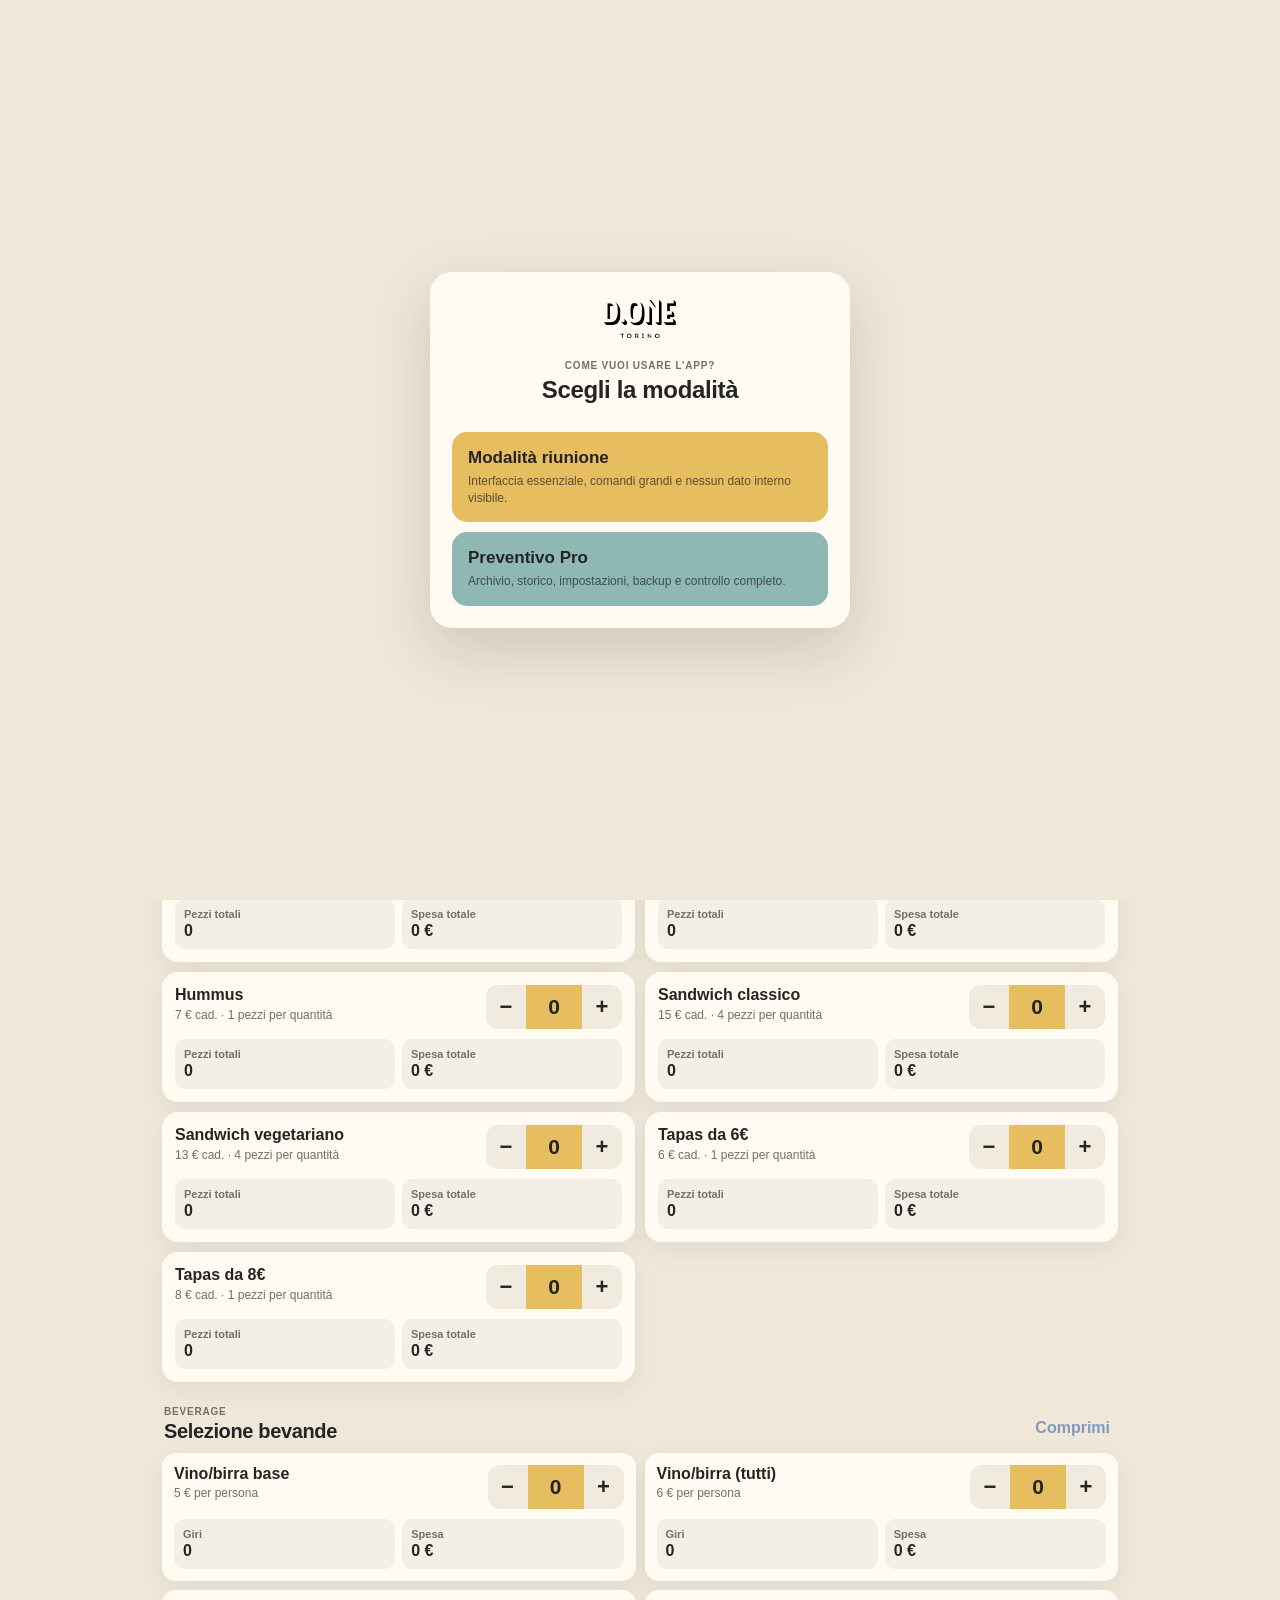
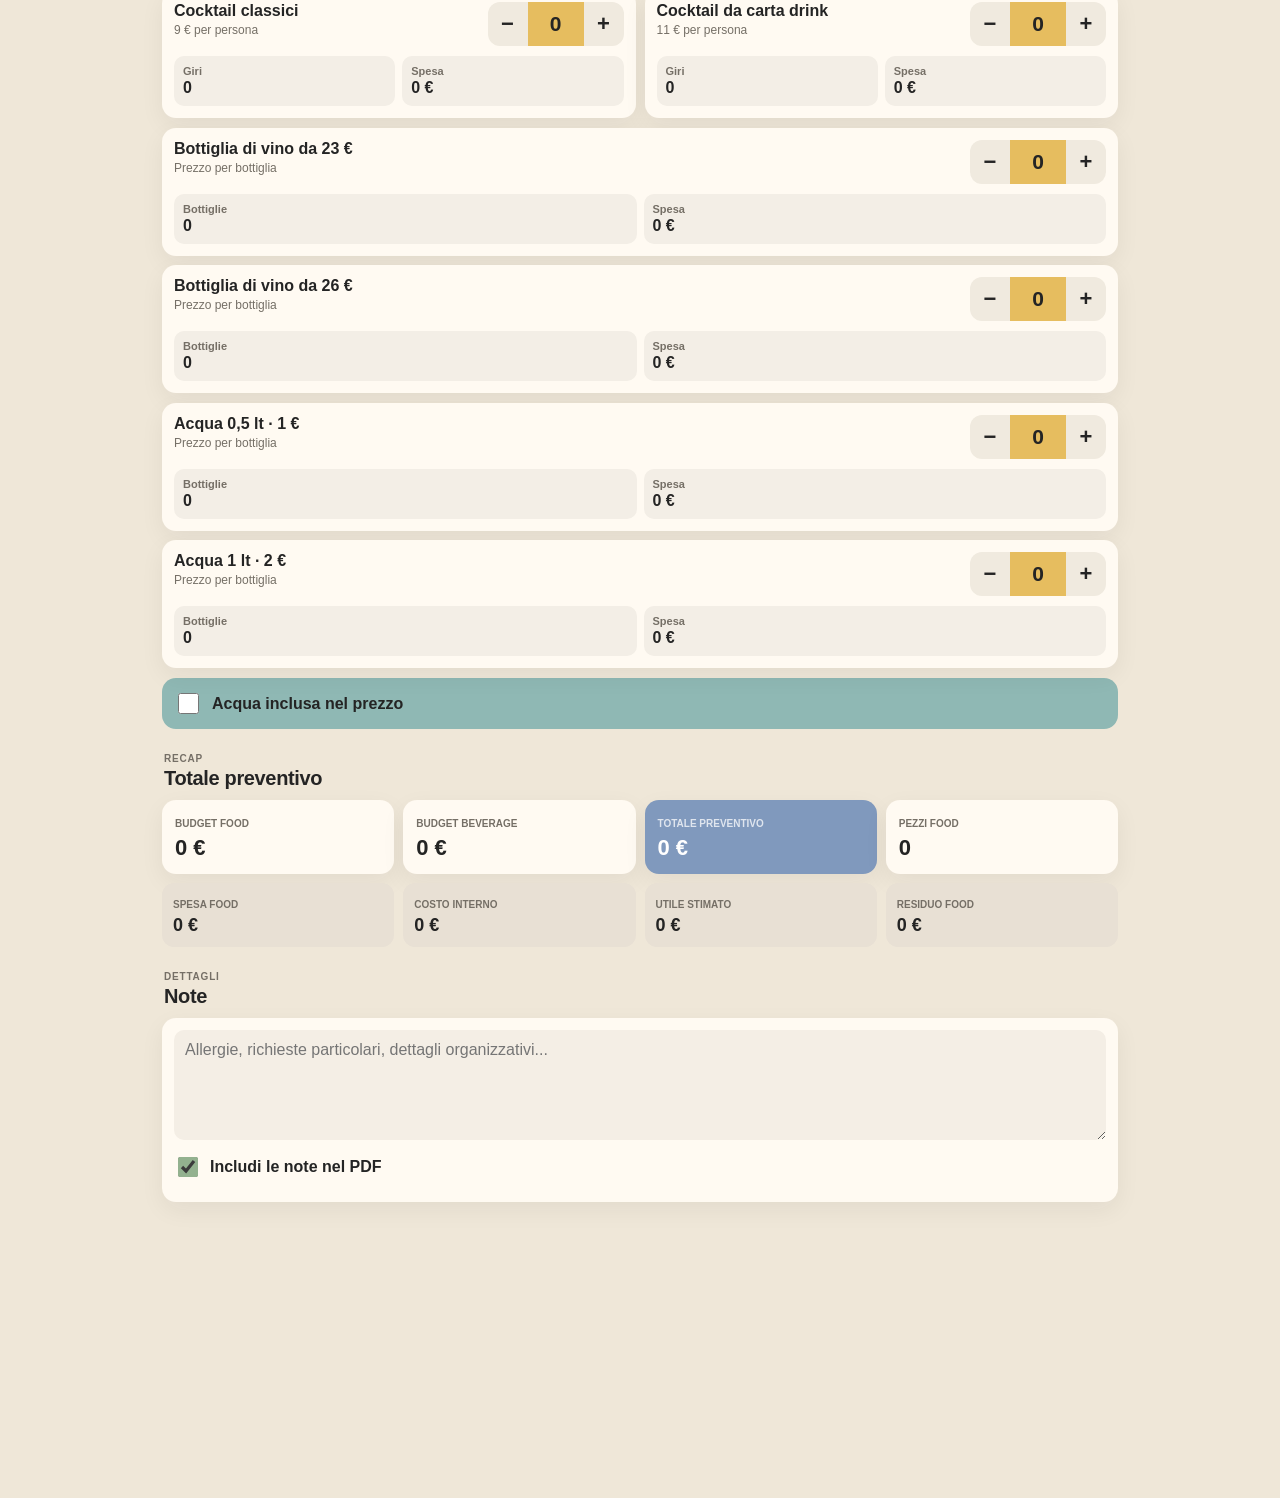
==== index.html @ 137f65b4 "Add files via upload" ====
<!doctype html>
<html lang="it">
<head>
  <meta charset="utf-8">
  <meta name="viewport" content="width=device-width, initial-scale=1, maximum-scale=1, user-scalable=no, viewport-fit=cover">
  <meta name="theme-color" content="#efe7d8">
  <meta name="apple-mobile-web-app-capable" content="yes">
  <meta name="apple-mobile-web-app-status-bar-style" content="default">
  <meta name="apple-mobile-web-app-title" content="Preventivi D.ONE">
  <link rel="manifest" href="./manifest.webmanifest">
  <link rel="apple-touch-icon" href="./icons/icon-180.png">
  <style>

:root{
  --bg:#efe7d8;
  --paper:#fffaf2;
  --ink:#242424;
  --muted:#756f66;
  --teal:#8fb8b4;
  --orange:#ec7a4d;
  --mustard:#e6bd5f;
  --green:#93b18f;
  --pink:#dfb0b6;
  --blue:#8099bd;
  --red:#cf5b55;
  --line:rgba(36,36,36,.08);
  --shadow:0 8px 24px rgba(36,36,36,.06);
  --header-h:112px;
  --recap-h:92px;
}
*{box-sizing:border-box}
html{background:var(--bg)}
body{
  margin:0;background:var(--bg);color:var(--ink);
  font-family:-apple-system,BlinkMacSystemFont,"SF Pro Display","Segoe UI",sans-serif;
  -webkit-font-smoothing:antialiased;
  padding:env(safe-area-inset-top) 0 env(safe-area-inset-bottom);
}
button,input,textarea,select{font:inherit}
button{border:0}
.app-shell{max-width:980px;margin:auto;min-height:100vh}
.app-header{
  position:sticky;top:0;z-index:50;min-height:var(--header-h);
  background:rgba(239,231,216,.96);backdrop-filter:blur(18px);
  padding:14px 14px 10px;border-bottom:1px solid var(--line)
}
.brand-row{display:flex;align-items:flex-start;justify-content:space-between;gap:12px}
.brand-lockup{display:flex;align-items:center;gap:10px;min-width:0}
.brand-logo{width:42px;height:42px;object-fit:contain;flex:0 0 auto}
h1{margin:0;font-size:24px;letter-spacing:-.6px}
.brand-lockup p{margin:3px 0 0;color:var(--muted);font-size:12px}
.save-state{font-size:12px;color:var(--muted);padding-top:3px}
.top-tabs{display:grid;grid-template-columns:repeat(4,1fr);gap:6px;margin-top:12px}
.tab{background:rgba(36,36,36,.08);color:var(--muted);border-radius:10px;padding:10px 5px;font-size:12px;font-weight:800}
.tab.active{background:var(--ink);color:#fff}
.sticky-recap{
  position:sticky;top:calc(var(--header-h) + env(safe-area-inset-top));z-index:45;
  min-height:var(--recap-h);display:grid;grid-template-columns:repeat(5,1fr);gap:7px;
  padding:12px 10px;background:rgba(239,231,216,.98);backdrop-filter:blur(14px);
  border-bottom:1px solid var(--line)
}
.recap-card{
  min-width:0;border-radius:12px;padding:12px 8px;display:flex;flex-direction:column;justify-content:center
}
.recap-card span{font-size:8px;text-transform:uppercase;font-weight:900;letter-spacing:.45px}
.recap-card strong{font-size:17px;line-height:1.2;margin-top:5px;white-space:nowrap}
.recap-food{background:var(--mustard)}
.recap-bev{background:var(--teal)}
.recap-spent{background:var(--orange)}
.recap-residual{background:var(--green)}
.recap-total{background:var(--blue);color:#fff}
.recap-residual.negative{background:var(--red);color:#fff}
.app-main{padding:8px 12px 260px}
.panel{display:none}.panel.active{display:block}
.section-head{display:flex;justify-content:space-between;align-items:end;gap:12px;margin:24px 2px 10px}
.kicker{display:block;font-size:10px;text-transform:uppercase;letter-spacing:.8px;color:var(--muted);font-weight:900}
h2{margin:3px 0 0;font-size:20px;letter-spacing:-.35px}
.text-button{background:transparent;color:var(--blue);font-weight:800;padding:6px}
.form-grid{display:grid;grid-template-columns:1fr 1fr;gap:9px}
.field{
  display:block;background:var(--paper);border-radius:14px;padding:12px 13px;box-shadow:var(--shadow)
}
.field span{display:block;font-size:10px;color:var(--muted);text-transform:uppercase;font-weight:900;letter-spacing:.4px;margin-bottom:6px}
.field input,.field select{width:100%;border:0;background:transparent;outline:0;color:var(--ink);font-size:17px;font-weight:750}
.accent-teal{background:var(--teal)} .accent-orange{background:var(--orange)} .accent-pink{background:var(--pink)}
.accent-teal span,.accent-orange span,.accent-pink span{color:rgba(36,36,36,.68)}
.product-grid{display:grid;gap:10px}
.product-card{background:var(--paper);border-radius:16px;padding:13px;box-shadow:var(--shadow)}
.product-top{display:flex;justify-content:space-between;align-items:flex-start;gap:12px}
.product-name{font-size:16px;font-weight:900;line-height:1.2}
.product-meta{font-size:12px;color:var(--muted);margin-top:4px}
.qty-control{display:grid;grid-template-columns:40px 56px 40px;background:#f0eadf;border-radius:12px;overflow:hidden}
.qty-control button{background:transparent;color:var(--ink);font-size:22px;font-weight:700}
.qty-control input{width:56px;border:0;background:var(--mustard);text-align:center;font-size:21px;font-weight:900;outline:0}
.product-stats{display:grid;grid-template-columns:1fr 1fr;gap:7px;margin-top:10px}
.stat-chip{background:#f3eee6;border-radius:10px;padding:9px;color:var(--muted);font-size:11px;font-weight:700}
.stat-chip strong{display:block;color:var(--ink);font-size:16px;margin-top:2px}
.product-grid.compact .product-stats{display:none}
.beverage-grid{display:grid;gap:9px}
.beverage-option{
  display:grid;grid-template-columns:28px 1fr auto;gap:10px;align-items:center;
  background:var(--paper);border-radius:14px;padding:12px;box-shadow:var(--shadow)
}
.beverage-option input{width:21px;height:21px;accent-color:var(--orange)}
.beverage-name{font-weight:900}
.beverage-meta{font-size:12px;color:var(--muted);margin-top:3px}
.beverage-total{font-weight:900}
.summary-grid{display:grid;grid-template-columns:1fr 1fr;gap:9px}
.summary-card{background:var(--paper);border-radius:14px;padding:13px;box-shadow:var(--shadow)}
.summary-card span{font-size:10px;text-transform:uppercase;color:var(--muted);font-weight:900}
.summary-card strong{display:block;font-size:22px;margin-top:4px}
.summary-card.highlight{background:var(--blue);color:#fff}
.summary-card.highlight span{color:rgba(255,255,255,.75)}
.internal-summary{display:grid;grid-template-columns:1fr 1fr;gap:9px;margin-top:9px}
.internal-summary article{background:#e8e0d4;border-radius:12px;padding:11px}
.internal-summary span{font-size:10px;text-transform:uppercase;color:var(--muted);font-weight:900}
.internal-summary strong{display:block;font-size:18px;margin-top:3px}
.notes-card{background:var(--paper);border-radius:14px;padding:12px 12px 22px;box-shadow:var(--shadow);margin-bottom:36px}
.notes-card textarea{width:100%;min-height:110px;resize:vertical;border:0;border-radius:10px;background:#f4eee5;padding:11px;outline:0}
.toggle-line{display:flex;align-items:center;gap:9px;margin-top:10px;font-weight:750}
.toggle-line input{width:20px;height:20px;accent-color:var(--green)}
.archive-toolbar{display:grid;grid-template-columns:1fr auto;gap:8px}
.archive-toolbar input{border:0;border-radius:12px;padding:12px 13px;background:var(--paper);outline:0;font-weight:700}
.archive-toolbar span{display:flex;align-items:center;justify-content:center;min-width:58px;border-radius:12px;background:var(--mustard);font-weight:900}
.archive-list,.history-list,.settings-list{display:grid;gap:9px;margin-top:10px}
.archive-item,.history-item,.settings-card{background:var(--paper);border-radius:14px;padding:12px;box-shadow:var(--shadow)}
.archive-head{display:flex;justify-content:space-between;gap:12px}
.archive-client{font-size:17px;font-weight:900}
.archive-meta,.history-meta{font-size:12px;color:var(--muted);line-height:1.45;margin-top:4px}
.archive-total{font-size:18px;font-weight:900;white-space:nowrap}
.archive-actions,.history-actions{display:grid;grid-template-columns:repeat(3,1fr);gap:7px;margin-top:10px}
.mini-action{border-radius:9px;padding:10px 8px;font-size:12px;font-weight:900}
.open-btn{background:var(--teal)} .duplicate-btn{background:var(--mustard)} .delete-btn{background:var(--pink)} .restore-btn{background:var(--green)}
.status-pill{display:inline-block;margin-top:6px;background:var(--blue);color:#fff;border-radius:999px;padding:4px 8px;font-size:10px;font-weight:900;text-transform:uppercase}
.empty-state{background:var(--paper);border-radius:14px;padding:24px;text-align:center;color:var(--muted);font-weight:750}
.settings-grid{display:grid;grid-template-columns:1fr 1fr;gap:8px;margin-top:9px}
.mini-field{background:#f4eee5;border-radius:10px;padding:8px}
.mini-field span{display:block;font-size:9px;text-transform:uppercase;color:var(--muted);font-weight:900}
.mini-field input{width:100%;border:0;background:transparent;outline:0;font-weight:750;margin-top:4px}
.bottom-actions{
  position:fixed;left:0;right:0;bottom:0;z-index:60;
  max-width:980px;margin:auto;padding:10px max(12px,env(safe-area-inset-left)) calc(10px + env(safe-area-inset-bottom));
  background:rgba(239,231,216,.97);backdrop-filter:blur(16px);border-top:1px solid var(--line);
  display:grid;grid-template-columns:1fr 1.2fr 1fr 1fr;gap:8px
}
.btn{border-radius:12px;padding:13px 8px;font-size:13px;font-weight:900}
.btn-muted{background:#ded5c7}.btn-primary{background:var(--orange);color:#fff}.btn-success{background:var(--green)}.btn-warm{background:var(--mustard)}.btn-dark{background:var(--ink);color:#fff}
.btn-wide{grid-column:1/-1}
@media(min-width:720px){
  .form-grid{grid-template-columns:repeat(4,1fr)}
  .product-grid{grid-template-columns:1fr 1fr}
  .beverage-grid{grid-template-columns:1fr 1fr}
  .summary-grid,.internal-summary{grid-template-columns:repeat(4,1fr)}
  .settings-grid{grid-template-columns:repeat(4,1fr)}
}
@media(max-width:500px){
  :root{--header-h:112px;--recap-h:96px}
  .sticky-recap{gap:5px;padding:12px 6px}
  .recap-card{padding:12px 5px}
  .recap-card span{font-size:7px}
  .recap-card strong{font-size:14px}
  .tab{font-size:11px}
  .bottom-actions{grid-template-columns:1fr 1fr}
  .btn-wide{grid-column:1/-1}
}

.wine-bottle-grid{display:grid;gap:9px;margin-top:10px}
.wine-bottle-card{
  display:grid;grid-template-columns:1fr auto;gap:12px;align-items:center;
  background:var(--paper);border-radius:14px;padding:12px;box-shadow:var(--shadow)
}
.wine-bottle-name{font-weight:900}
.wine-bottle-meta{font-size:12px;color:var(--muted);margin-top:3px}
.wine-bottle-right{display:flex;align-items:center;gap:10px}
.wine-bottle-total{font-weight:900;min-width:58px;text-align:right}
#printSheet{display:none}
@page{size:A4 portrait;margin:8mm}
@media print{
  body *{visibility:hidden!important}
  #printSheet,#printSheet *{visibility:visible!important}
  #printSheet{
    display:block!important;position:absolute;left:0;top:0;width:100%;
    color:#202020;background:#fff;font-family:Arial,sans-serif
  }
  .print-header{display:flex;justify-content:space-between;align-items:flex-start;border-bottom:1.5px solid #222;padding-bottom:2.5mm;margin-bottom:2.5mm}
  .print-logo{width:19mm;height:10mm;object-fit:contain;object-position:left center;display:block}
  .print-heading{text-align:right}
  .print-heading h1{font-size:16pt;margin:0 0 1mm}
  .print-heading p{font-size:7.5pt;color:#666;margin:0}
  .print-meta{display:grid;grid-template-columns:repeat(4,1fr);gap:1.3mm;margin-bottom:2.5mm}
  .print-meta div{background:#f2eee7;padding:1.7mm;border-radius:1.5mm}
  .print-meta span{display:block;font-size:6pt;text-transform:uppercase;font-weight:700;color:#666}
  .print-meta strong{display:block;font-size:8pt;margin-top:.5mm}
  .print-section{font-size:8pt;text-transform:uppercase;letter-spacing:.7px;border-bottom:1px solid #aaa;padding-bottom:.7mm;margin:2.5mm 0 1mm}
  .print-table{width:100%;border-collapse:collapse;table-layout:fixed;font-size:7.4pt}
  .print-table th{font-size:6pt;text-transform:uppercase;color:#666;text-align:left;padding:1mm .8mm;border-bottom:1px solid #aaa}
  .print-table td{padding:1mm .8mm;border-bottom:1px solid #e4e4e4;vertical-align:top}
  .print-table .right{text-align:right;white-space:nowrap}
  .print-table .qcol{width:13%}.print-table .pcol{width:14%}.print-table .pricecol{width:20%}
  .print-notes{font-size:7.2pt;line-height:1.25;white-space:pre-line;margin-top:2mm;padding:1.8mm;background:#f7f3ed;border-radius:1.5mm}
  .print-totals{display:grid;grid-template-columns:repeat(3,1fr);gap:1.5mm;margin-top:3mm}
  .print-total{background:#f2eee7;padding:2mm;border-radius:1.5mm}
  .print-total:last-child{background:#8099bd;color:#fff}
  .print-total span{display:block;font-size:6pt;text-transform:uppercase;font-weight:700}
  .print-total strong{display:block;font-size:12pt;margin-top:.7mm}
  .print-footer{text-align:center;color:#777;font-size:5.8pt;margin-top:2.5mm}
}






.settings-btn{
  border:0;background:rgba(36,36,36,.08);color:var(--ink);
  min-height:36px;border-radius:10px;
  display:flex;align-items:center;justify-content:center;
  font-size:12px;font-weight:900;line-height:1;
  padding:0 12px;cursor:pointer
}
.settings-text-btn{white-space:nowrap}
.settings-btn:active{background:rgba(36,36,36,.08)}
.settings-modal{
  position:fixed;inset:0;z-index:9998;
  display:flex;align-items:flex-end;justify-content:center
}
.settings-modal.hidden{display:none}
.settings-backdrop{
  position:absolute;inset:0;background:rgba(20,20,20,.34);
  backdrop-filter:blur(2px)
}
.settings-sheet{
  position:relative;width:min(520px,100%);
  background:var(--bg);
  border-radius:20px 20px 0 0;
  padding:16px 14px calc(18px + env(safe-area-inset-bottom));
  box-shadow:0 -16px 50px rgba(0,0,0,.18)
}
.settings-sheet-head{
  display:flex;align-items:center;justify-content:space-between;
  margin-bottom:12px
}
.settings-sheet-head h2{margin:0;font-size:21px}
.settings-close{
  width:34px;height:34px;border-radius:50%;
  background:rgba(36,36,36,.09);color:var(--ink);
  font-size:24px;line-height:1
}
.settings-action{
  width:100%;text-align:left;border:0;border-radius:12px;
  padding:13px 14px;margin-top:8px;background:var(--paper);
  color:var(--ink);box-shadow:var(--shadow)
}
.settings-action span{display:block;font-size:15px;font-weight:900}
.settings-action small{display:block;margin-top:3px;color:var(--muted);font-size:11px}
.export-setting{background:var(--teal)}
.import-setting{background:var(--mustard)}
.merge-setting{background:var(--green)}
.settings-version{
  display:flex;align-items:center;justify-content:space-between;
  margin-top:12px;padding:12px 14px;border-radius:12px;
  background:rgba(36,36,36,.06)
}
.settings-version span{font-size:12px;color:var(--muted);font-weight:800}
.settings-version strong{font-size:14px}
#importArchiveInput,#mergeArchiveInput{display:none}


.header-tools{display:flex;align-items:center;gap:8px}
.visually-hidden{position:absolute!important;width:1px!important;height:1px!important;padding:0!important;margin:-1px!important;overflow:hidden!important;clip:rect(0,0,0,0)!important;white-space:nowrap!important;border:0!important}
.settings-btn{
  width:38px;height:38px;border:0;border-radius:50%;
  background:rgba(36,36,36,.08);color:var(--ink);
  display:flex;align-items:center;justify-content:center;
  font-size:23px;line-height:1;font-weight:800
}
.settings-modal{position:fixed;inset:0;z-index:9998;display:flex;align-items:flex-end;justify-content:center}
.settings-modal.hidden{display:none}
.settings-backdrop{position:absolute;inset:0;background:rgba(20,20,20,.36);backdrop-filter:blur(2px)}
.settings-sheet{position:relative;width:min(520px,100%);background:var(--bg);border-radius:20px 20px 0 0;padding:16px 14px calc(18px + env(safe-area-inset-bottom));box-shadow:0 -16px 50px rgba(0,0,0,.18)}
.settings-sheet-head{display:flex;align-items:center;justify-content:space-between;margin-bottom:12px}
.settings-sheet-head h2{margin:0;font-size:21px}
.settings-close{width:34px;height:34px;border:0;border-radius:50%;background:rgba(36,36,36,.09);font-size:24px}
.settings-action{width:100%;text-align:left;border:0;border-radius:12px;padding:13px 14px;margin-top:8px;background:var(--paper);color:var(--ink);box-shadow:var(--shadow)}
.settings-action span{display:block;font-size:15px;font-weight:900}
.settings-action small{display:block;margin-top:3px;color:var(--muted);font-size:11px}
.export-setting{background:var(--teal)}
.import-setting{background:var(--mustard)}
.merge-setting{background:var(--green)}
.settings-version{display:flex;align-items:center;justify-content:space-between;margin-top:12px;padding:12px 14px;border-radius:12px;background:rgba(36,36,36,.06)}
.settings-version span{font-size:12px;color:var(--muted);font-weight:800}
.settings-version strong{font-size:14px}
#importArchiveInput,#mergeArchiveInput{display:none}


.dock-value{font-size:24px!important;line-height:1.05!important;font-weight:1000!important;color:#111!important}
.field input,.field select{font-size:20px!important;font-weight:900!important}
.field.people input,.field.pp input{font-size:26px!important;font-weight:1000!important}
.reason-options{display:grid;grid-template-columns:1fr 1fr;gap:8px;margin-top:6px}
.reason-option{display:flex;align-items:center;gap:8px;background:rgba(255,255,255,.45);border-radius:9px;padding:9px 10px;font-size:13px;font-weight:850}
.reason-option input{width:18px;height:18px;accent-color:var(--orange)}
#otherReasonWrap.hidden{display:none}
.beverage-option{grid-template-columns:1fr auto!important}
.beverage-main{display:flex;align-items:center;gap:10px}
.actions .action{color:#111!important}
@media print{
  html,body{width:210mm!important;height:297mm!important;overflow:hidden!important}
  body{margin:0!important;padding:0!important}
  #printSheet{position:fixed!important;left:0!important;top:0!important;width:194mm!important;max-height:281mm!important;overflow:hidden!important;page-break-after:avoid!important;break-after:avoid-page!important}
  #printSheet *{page-break-inside:avoid;break-inside:avoid}
  @page{size:A4 portrait;margin:8mm}
}


.request-reason-field{grid-column:1/-1}
.other-reason-wrap{margin-top:8px}
.other-reason-wrap.hidden{display:none!important}
#pdfBtn{color:#111!important}
.btn-primary{color:#111!important}


/* v2.0.14 rebuilt */
.form-grid{row-gap:14px!important;column-gap:10px!important}
.field input,.field select{font-weight:500!important;font-size:20px!important}
.field.people input,.field.pp input{font-weight:900!important;font-size:26px!important}
.place-wide{display:block;margin-top:14px;margin-bottom:14px;width:100%}
.request-reason-field{display:block;margin-bottom:12px}
.request-reason-field input[type="text"]{font-weight:500!important}
.other-reason-wrap{margin-top:8px}.other-reason-wrap.hidden{display:none!important}
.reason-options{gap:10px!important}.reason-option{min-height:42px}
.weather-card{
  background:linear-gradient(135deg,#9ec7d8,#dce9df);
  border-radius:14px;padding:13px;box-shadow:var(--shadow);
  margin-top:14px;margin-bottom:14px
}
.weather-card.hidden{display:none}
.weather-head{display:flex;align-items:flex-start;justify-content:space-between;gap:12px}
.weather-title{font-size:15px;font-weight:950}.weather-subtitle{font-size:11px;color:rgba(36,36,36,.68);margin-top:3px}
.weather-status{font-size:11px;font-weight:850;color:rgba(36,36,36,.72);text-align:right}
.weather-grid{display:grid;grid-template-columns:repeat(4,1fr);gap:7px;margin-top:11px}
.weather-stat{background:rgba(255,255,255,.48);border-radius:9px;padding:9px}
.weather-stat span{display:block;font-size:8px;text-transform:uppercase;font-weight:900;color:rgba(36,36,36,.63)}
.weather-stat strong{display:block;font-size:17px;font-weight:1000;margin-top:3px;color:#1d1d1d}
.weather-advice{margin-top:9px;font-size:12px;font-weight:900}.weather-error{font-size:12px;font-weight:850;margin-top:10px}
.recap-card span{font-size:10px!important;font-weight:950!important;color:#222!important}
.recap-card strong{font-size:23px!important;line-height:1.05!important;font-weight:1000!important;color:#111!important}
.beverage-section-tools{display:flex;align-items:center;gap:10px}
.beverage-summary{font-size:14px;font-weight:950;white-space:nowrap}
.beverage-option{display:block!important}
.beverage-row{display:grid;grid-template-columns:1fr auto;gap:12px;align-items:center}
.beverage-details{display:grid;grid-template-columns:1fr auto;gap:8px;margin-top:8px;align-items:center}
.beverage-subtotal{background:rgba(255,255,255,.45);border-radius:9px;padding:8px 10px;font-size:12px;font-weight:900;text-align:right}
.beverage-grid.compact .beverage-details{display:none!important}
.bottom-actions .btn,#pdfBtn,#saveQuoteBtn,#resetBtn,#duplicateCurrentBtn,#newQuoteBtn{color:#111!important}
@media(max-width:470px){
  .weather-grid{grid-template-columns:1fr 1fr}
  .recap-card span{font-size:8px!important}
  .recap-card strong{font-size:17px!important}
}
@media print{
  html,body{width:210mm!important;height:297mm!important;overflow:hidden!important;background:#fff!important}
  body{margin:0!important;padding:0!important}
  body *{visibility:hidden!important}
  #printSheet,#printSheet *{visibility:visible!important}
  #printSheet{
    display:block!important;position:fixed!important;left:8mm!important;top:8mm!important;
    width:194mm!important;max-height:281mm!important;overflow:hidden!important;
    page-break-before:avoid!important;page-break-after:avoid!important;
    break-before:avoid-page!important;break-after:avoid-page!important
  }
  .app-header,.sticky-recap,.app-main,.bottom-actions,.settings-modal{display:none!important}
  @page{size:A4 portrait;margin:0}
}


/* v2.0.15 */
#proposal{font-weight:900!important}
.beverage-section-tools .beverage-summary{display:none!important}
.beverage-option{display:block!important}
.beverage-row{
  display:grid;
  grid-template-columns:1fr auto;
  gap:12px;
  align-items:start;
}
.beverage-details{
  display:grid;
  grid-template-columns:1fr 1fr;
  gap:7px;
  margin-top:10px;
}
.beverage-chip{
  background:#f3eee6;
  border-radius:10px;
  padding:9px;
  color:var(--muted);
  font-size:11px;
  font-weight:700;
}
.beverage-chip strong{
  display:block;
  color:var(--ink);
  font-size:16px;
  margin-top:2px;
}
#newQuoteBtn{color:#fff!important}
body.panel-secondary .sticky-recap,
body.panel-secondary .bottom-actions{
  display:none!important;
}
@media print{
  html,body{
    width:210mm!important;
    height:297mm!important;
    overflow:hidden!important;
    background:#fff!important;
  }
  body{
    margin:0!important;
    padding:0!important;
  }
  body *{visibility:hidden!important}
  #printSheet,#printSheet *{visibility:visible!important}
  #printSheet{
    display:block!important;
    position:absolute!important;
    left:0!important;
    top:0!important;
    width:194mm!important;
    max-height:281mm!important;
    overflow:hidden!important;
    transform:none!important;
    margin:0!important;
    page-break-before:avoid!important;
    page-break-after:avoid!important;
    break-before:avoid-page!important;
    break-after:avoid-page!important;
  }
  #printSheet table,
  #printSheet tr,
  #printSheet td,
  #printSheet th,
  #printSheet div{
    page-break-inside:avoid!important;
    break-inside:avoid!important;
  }
  @page{
    size:A4 portrait;
    margin:8mm;
  }
}


/* v3.0.2 — selettore beverage identico al food */
.beverage-option .qty-control{
  display:grid!important;
  grid-template-columns:40px 56px 40px!important;
  width:136px!important;
  min-width:136px!important;
  height:44px!important;
  background:#f0eadf!important;
  border-radius:12px!important;
  overflow:hidden!important;
  align-self:start!important;
}
.beverage-option .qty-control button{
  width:40px!important;
  height:44px!important;
  padding:0!important;
  margin:0!important;
  border:0!important;
  background:transparent!important;
  color:var(--ink)!important;
  font-size:22px!important;
  font-weight:700!important;
  line-height:44px!important;
  text-align:center!important;
  appearance:none!important;
  -webkit-appearance:none!important;
}
.beverage-option .qty-control input{
  width:56px!important;
  min-width:56px!important;
  height:44px!important;
  padding:0!important;
  margin:0!important;
  border:0!important;
  border-radius:0!important;
  background:var(--mustard)!important;
  color:var(--ink)!important;
  text-align:center!important;
  font-size:21px!important;
  font-weight:900!important;
  line-height:44px!important;
  outline:0!important;
  appearance:textfield!important;
  -moz-appearance:textfield!important;
  -webkit-appearance:none!important;
}
.beverage-option .qty-control input::-webkit-outer-spin-button,
.beverage-option .qty-control input::-webkit-inner-spin-button{
  -webkit-appearance:none!important;
  margin:0!important;
}


/* v3.0.3 — selettori quantità uniformi per food e beverage */
.qty-control{
  display:grid!important;
  grid-template-columns:40px 56px 40px!important;
  width:136px!important;
  min-width:136px!important;
  height:44px!important;
  background:#f0eadf!important;
  border-radius:12px!important;
  overflow:hidden!important;
  align-self:start!important;
  flex:0 0 136px!important;
}
.qty-control button{
  width:40px!important;
  height:44px!important;
  padding:0!important;
  margin:0!important;
  border:0!important;
  background:transparent!important;
  color:var(--ink)!important;
  font-size:22px!important;
  font-weight:700!important;
  line-height:44px!important;
  text-align:center!important;
  appearance:none!important;
  -webkit-appearance:none!important;
}
.qty-control input{
  width:56px!important;
  min-width:56px!important;
  height:44px!important;
  padding:0!important;
  margin:0!important;
  border:0!important;
  border-radius:0!important;
  background:var(--mustard)!important;
  color:var(--ink)!important;
  text-align:center!important;
  font-size:21px!important;
  font-weight:900!important;
  line-height:44px!important;
  outline:0!important;
  appearance:textfield!important;
  -moz-appearance:textfield!important;
  -webkit-appearance:none!important;
}
.qty-control input::-webkit-outer-spin-button,
.qty-control input::-webkit-inner-spin-button{
  -webkit-appearance:none!important;
  margin:0!important;
}


/* v3.0.5 */
.archive-favorite-row{
  display:flex;
  align-items:flex-start;
  justify-content:space-between;
  gap:10px;
}
.favorite-toggle{
  width:36px;
  height:36px;
  border:0;
  border-radius:50%;
  background:rgba(36,36,36,.07);
  color:#8a8177;
  font-size:23px;
  line-height:1;
  display:flex;
  align-items:center;
  justify-content:center;
  flex:0 0 auto;
  padding:0;
}
.favorite-toggle.active{
  background:var(--mustard);
  color:#111;
}
.favorite-note-box{
  display:none;
  margin-top:9px;
  background:#f3eee6;
  border-radius:10px;
  padding:9px;
}
.favorite-note-box.visible{display:block}
.favorite-note-box textarea{
  width:100%;
  min-height:62px;
  border:0;
  outline:0;
  resize:vertical;
  background:transparent;
  color:var(--ink);
  font-size:13px;
  font-weight:500;
}
.favorite-note-label{
  display:block;
  margin-bottom:5px;
  font-size:9px;
  text-transform:uppercase;
  color:var(--muted);
  font-weight:900;
  letter-spacing:.35px;
}
.favorite-badge{
  display:inline-block;
  margin-top:6px;
  padding:4px 8px;
  border-radius:999px;
  background:var(--mustard);
  color:#111;
  font-size:10px;
  font-weight:900;
}
@media(max-width:470px){
  .sticky-recap{
    grid-template-columns:repeat(5,1fr)!important;
    gap:7px!important;
    padding:12px 10px!important;
    min-height:var(--recap-h)!important;
  }
  .recap-card{
    padding:12px 8px!important;
    border-radius:12px!important;
  }
  .recap-card span{
    font-size:10px!important;
    font-weight:950!important;
  }
  .recap-card strong{
    font-size:23px!important;
    line-height:1.05!important;
    font-weight:1000!important;
  }
}


/* v3.0.5 panel typography */
.recap-card span,
.dock-label{
  font-weight:300 !important;
}
.recap-card strong,
.dock-value{
  font-weight:300 !important;
}


/* v3.0.6 */
.request-reason-field{
  width:100%;
  background:var(--paper);
  border-radius:14px;
  padding:12px;
  box-shadow:var(--shadow);
}
.reason-options{
  display:grid!important;
  grid-template-columns:1fr 1fr!important;
  gap:8px!important;
  margin-top:8px!important;
}
.reason-option{
  display:flex!important;
  align-items:center!important;
  justify-content:center!important;
  min-height:44px!important;
  border-radius:10px!important;
  padding:10px!important;
  background:#f0eadf!important;
  font-size:13px!important;
  font-weight:500!important;
  cursor:pointer!important;
}
.reason-option input{
  position:absolute!important;
  opacity:0!important;
  pointer-events:none!important;
}
.reason-option:has(input:checked){
  background:var(--mustard)!important;
  color:#111!important;
  font-weight:800!important;
}
.other-reason-wrap{
  margin-top:9px!important;
  background:#f3eee6!important;
  border-radius:10px!important;
  padding:9px!important;
}
.other-reason-wrap input{
  width:100%!important;
  border:0!important;
  background:transparent!important;
  outline:0!important;
  font-weight:500!important;
}
.wine-bottle-card{
  display:block!important;
  background:var(--paper)!important;
  border-radius:14px!important;
  padding:12px!important;
  box-shadow:var(--shadow)!important;
}
.wine-bottle-row{
  display:grid!important;
  grid-template-columns:1fr auto!important;
  gap:12px!important;
  align-items:start!important;
}
.wine-bottle-details{
  display:grid!important;
  grid-template-columns:1fr 1fr!important;
  gap:7px!important;
  margin-top:10px!important;
}
.wine-bottle-chip{
  background:#f3eee6!important;
  border-radius:10px!important;
  padding:9px!important;
  color:var(--muted)!important;
  font-size:11px!important;
  font-weight:700!important;
}
.wine-bottle-chip strong{
  display:block!important;
  color:var(--ink)!important;
  font-size:16px!important;
  margin-top:2px!important;
}


/* v3.0.7 */
.reason-dropdown-btn{
  width:100%;border:0;border-radius:10px;background:#f0eadf;color:var(--ink);
  min-height:46px;padding:0 12px;display:flex;align-items:center;justify-content:space-between;
  text-align:left;font-size:15px;font-weight:500;
}
.reason-chevron{font-size:20px}
.reason-dropdown-panel{
  margin-top:8px;background:#f3eee6;border-radius:10px;padding:8px;display:grid;gap:6px
}
.reason-dropdown-panel.hidden{display:none!important}
.reason-dropdown-option{
  display:flex;align-items:center;gap:10px;min-height:42px;padding:9px 10px;
  border-radius:9px;background:var(--paper);font-size:14px;font-weight:500
}
.reason-dropdown-option input{width:19px;height:19px;accent-color:var(--mustard)}
.water-included-toggle{
  display:flex;align-items:center;gap:10px;margin-top:10px;padding:12px;
  background:var(--teal);border-radius:14px;font-weight:850
}
.water-included-toggle input{width:21px;height:21px;accent-color:var(--green)}
.beverage-grid.compact .beverage-details,
.wine-bottle-grid.compact .wine-bottle-details{display:none!important}
.recall-modal{
  position:fixed;inset:0;z-index:10000;display:flex;align-items:flex-end;justify-content:center
}
.recall-modal.hidden{display:none}
.recall-backdrop{position:absolute;inset:0;background:rgba(20,20,20,.38);backdrop-filter:blur(2px)}
.recall-sheet{
  position:relative;width:min(520px,100%);background:var(--bg);border-radius:20px 20px 0 0;
  padding:18px 14px calc(20px + env(safe-area-inset-bottom));box-shadow:0 -18px 50px rgba(0,0,0,.2)
}
.recall-sheet h2{margin:0 0 5px}.recall-sheet p{margin:0 0 14px;color:var(--muted);font-size:13px}
.recall-options{display:grid;grid-template-columns:1fr 1fr;gap:8px}
.recall-options button,#saveCustomRecallBtn,.recall-close{
  border:0;border-radius:10px;padding:12px 9px;font-weight:900;color:#111;background:var(--mustard)
}
.recall-close{width:100%;margin-top:10px;background:#ded5c7}
#customRecallWrap{margin-top:10px;background:var(--paper);padding:10px;border-radius:10px}
#customRecallWrap.hidden{display:none}
#customRecallWrap label{display:block;font-size:10px;text-transform:uppercase;font-weight:900;color:var(--muted);margin-bottom:5px}
#customRecallDate{width:100%;border:0;border-radius:8px;padding:11px;background:#f0eadf;margin-bottom:8px}
.startup-recall-list{display:grid;gap:8px;max-height:55vh;overflow:auto}
.startup-recall-item{background:var(--paper);border-radius:10px;padding:11px}
.startup-recall-item strong{display:block}.startup-recall-item span{display:block;color:var(--muted);font-size:12px;margin-top:3px}
.recall-badge{display:inline-block;border-radius:999px;padding:4px 8px;font-size:10px;font-weight:900;margin-top:6px}
.recall-future{background:var(--green);color:#111}
.recall-overdue{background:var(--red);color:#fff}
.recall-contacted{background:var(--teal);color:#111}
.recall-none{background:#ded5c7;color:#555}
.contacted-btn{background:var(--teal)!important}


/* v3.0.8 — apertura archivio */
.archive-actions{
  position:relative;
  z-index:5;
}
.archive-actions .mini-action{
  pointer-events:auto!important;
  position:relative;
  z-index:6;
}


/* v3.0.9 — modalità d'uso e anti-zoom */
html,body,button,input,select,textarea{
  touch-action:manipulation;
}
.mode-chooser{
  position:fixed;inset:0;z-index:20000;
  display:flex;align-items:center;justify-content:center;
  background:var(--bg);padding:22px;
}
.mode-chooser.hidden{display:none}
.mode-card{
  width:min(420px,100%);background:var(--paper);
  border-radius:22px;padding:22px;box-shadow:0 22px 60px rgba(36,36,36,.16);
}
.mode-logo{display:block;width:72px;height:50px;object-fit:contain;margin:0 auto 16px}
.mode-kicker{display:block;text-align:center;font-size:10px;text-transform:uppercase;letter-spacing:.8px;color:var(--muted);font-weight:900}
.mode-card h2{text-align:center;margin:5px 0 18px;font-size:24px}
.mode-choice{
  width:100%;border:0;border-radius:15px;padding:16px;text-align:left;margin-top:10px;color:var(--ink)
}
.mode-choice strong{display:block;font-size:17px}
.mode-choice span{display:block;margin-top:5px;font-size:12px;line-height:1.4;color:rgba(36,36,36,.72)}
.meeting-choice{background:var(--mustard)}
.pro-choice{background:var(--teal)}
.mode-switch-btn{
  border:0;background:rgba(36,36,36,.08);color:var(--ink);
  min-height:36px;border-radius:10px;padding:0 10px;font-size:11px;font-weight:900
}

/* Modalità riunione */
body.meeting-mode .top-tabs,
body.meeting-mode #settingsBtn,
body.meeting-mode #archivePanel,
body.meeting-mode #historyPanel,
body.meeting-mode #settingsPanel,
body.meeting-mode .internal-summary,
body.meeting-mode #costPanel{
  display:none!important;
}
body.meeting-mode .app-header{
  min-height:72px!important;
}
body.meeting-mode .sticky-recap{
  top:calc(72px + env(safe-area-inset-top))!important;
}
body.meeting-mode .field{
  padding:15px!important;
}
body.meeting-mode .field input,
body.meeting-mode .field select{
  min-height:42px!important;
  font-size:22px!important;
}
body.meeting-mode .qty-control{
  transform:scale(1.08);
  transform-origin:right top;
}
body.meeting-mode .product-name,
body.meeting-mode .beverage-name,
body.meeting-mode .wine-bottle-name{
  font-size:18px!important;
}
body.meeting-mode .bottom-actions{
  grid-template-columns:1fr 1fr!important;
}
body.meeting-mode #resetBtn,
body.meeting-mode #duplicateCurrentBtn{
  display:none!important;
}
body.meeting-mode #newQuoteBtn{
  grid-column:1/-1!important;
}
body.meeting-mode .section-head h2{
  font-size:23px!important;
}
body.meeting-mode .app-main{
  padding-bottom:180px!important;
}

</style>
  <title>Preventivi D.ONE</title>
</head>
<body>

<div id="modeChooser" class="mode-chooser">
  <div class="mode-card">
    <img id="modeLogo" class="mode-logo" alt="D.ONE Torino">
    <span class="mode-kicker">Come vuoi usare l’app?</span>
    <h2>Scegli la modalità</h2>
    <button id="meetingModeBtn" class="mode-choice meeting-choice" type="button">
      <strong>Modalità riunione</strong>
      <span>Interfaccia essenziale, comandi grandi e nessun dato interno visibile.</span>
    </button>
    <button id="proModeBtn" class="mode-choice pro-choice" type="button">
      <strong>Preventivo Pro</strong>
      <span>Archivio, storico, impostazioni, backup e controllo completo.</span>
    </button>
  </div>
</div>


</div>

<div class="app-shell">
  <header class="app-header">
    <div class="brand-row">
      <div class="brand-lockup">
        <img src="[data-uri]" alt="D.ONE Torino" class="brand-logo">
        <div>
          <h1>Preventivi D.ONE</h1>
          <p>Food & beverage planner · v3.0.13 FIX</p>
        </div>
      </div>
      <div class="header-tools"><span id="saveState" class="save-state visually-hidden">Salvato</span><button id="modeSwitchBtn" class="mode-switch-btn" type="button">Modalità</button>
<button id="settingsBtn" class="settings-btn" type="button" aria-label="Apri impostazioni">⚙︎</button></div>
    </div>

    <nav class="top-tabs" aria-label="Sezioni">
      <button class="tab active" data-panel="quotePanel">Preventivo</button>
      <button class="tab" data-panel="archivePanel">Archivio</button>
      <button class="tab" data-panel="historyPanel">Storico</button>
      <button class="tab" data-panel="settingsPanel">Impostazioni</button>
    </nav>
  </header>

  <section class="sticky-recap" aria-label="Riepilogo">
    <article class="recap-card recap-food">
      <span>Food</span><strong id="foodBudgetDock">€ 0</strong>
    </article>
    <article class="recap-card recap-bev">
      <span>Beverage</span><strong id="bevBudgetDock">€ 0</strong>
    </article>
    <article class="recap-card recap-spent">
      <span>Speso</span><strong id="foodSpentDock">€ 0</strong>
    </article>
    <article class="recap-card recap-residual" id="residualDock">
      <span>Residuo</span><strong id="foodResidualDock">€ 0</strong>
    </article>
    <article class="recap-card recap-total">
      <span>Totale</span><strong id="grandBudgetDock">€ 0</strong>
    </article>
  </section>

  <main class="app-main">
    <section id="quotePanel" class="panel active">
      <div class="section-head">
        <div>
          <span class="kicker">Evento</span>
          <h2>Dati principali</h2>
        </div>
      </div>

      <div class="form-grid">
        <label class="field accent-teal people">
          <span>Numero persone</span>
          <input id="people" type="number" min="0" value="0">
        </label>
        <label class="field accent-orange pp">
          <span>Budget food/persona</span>
          <input id="perPerson" type="number" min="0" step=".5" value="0">
        </label>
        <label class="field">
          <span>Nome proposta</span>
          <input id="proposal" value="PROPOSTA A">
        </label>
        <label class="field">
          <span>Cliente</span>
          <input id="client" placeholder="Nome cliente">
        </label>
        <label class="field">
          <span>Telefono</span>
          <input id="phone" inputmode="tel" placeholder="Numero di telefono">
        </label>
        <label class="field">
          <span>Email</span>
          <input id="email" type="email" inputmode="email" placeholder="nome@email.it">
        </label>
        <label class="field">
          <span>Data</span>
          <input id="date" type="date">
        </label>
        <label class="field">
          <span>Ora</span>
          <select id="time"><option value="">Seleziona orario</option></select>
        </label>
      </div>

      <div id="weatherCard" class="weather-card hidden no-print">
        <div class="weather-head">
          <div>
            <div class="weather-title">Meteo previsto · Torino</div>
            <div id="weatherSubtitle" class="weather-subtitle"></div>
          </div>
          <div id="weatherStatus" class="weather-status"></div>
        </div>
        <div id="weatherContent">
          <div class="weather-grid">
            <div class="weather-stat"><span>Condizioni</span><strong id="weatherCondition">—</strong></div>
            <div class="weather-stat"><span>Temperatura</span><strong id="weatherTemp">—</strong></div>
            <div class="weather-stat"><span>Pioggia</span><strong id="weatherRain">—</strong></div>
            <div class="weather-stat"><span>Vento</span><strong id="weatherWind">—</strong></div>
          </div>
          <div id="weatherAdvice" class="weather-advice"></div>
        </div>
        <div id="weatherError" class="weather-error"></div>
      </div>

      <label class="field accent-pink place-wide">
        <span>Preferenza posto</span>
        <select id="placePreference">
          <option>Dentro</option>
          <option>Fuori</option>
          <option selected>Indifferente</option>
        </select>
      </label>

      <div class="field request-reason-field">
        <span>Motivo della richiesta</span>
        <button id="reasonDropdownBtn" class="reason-dropdown-btn" type="button">
          <span id="reasonDropdownLabel">Seleziona uno o più motivi</span>
          <span class="reason-chevron">⌄</span>
        </button>
        <div id="reasonDropdownPanel" class="reason-dropdown-panel hidden">
          <label class="reason-dropdown-option"><input type="checkbox" class="reason-checkbox" value="Laurea"> Laurea</label>
          <label class="reason-dropdown-option"><input type="checkbox" class="reason-checkbox" value="Compleanno"> Compleanno</label>
          <label class="reason-dropdown-option"><input type="checkbox" class="reason-checkbox" value="Evento aziendale"> Evento aziendale</label>
          <label class="reason-dropdown-option"><input type="checkbox" class="reason-checkbox" value="Altro" id="reasonOther"> Altro</label>
          <div id="otherReasonWrap" class="hidden other-reason-wrap">
            <input id="otherReasonText" type="text" placeholder="Specifica il motivo">
          </div>
        </div>
      </div>

      <div class="section-head">
        <div><span class="kicker">Food</span><h2>Selezione piatti</h2></div>
        <button class="text-button" id="collapseFoodBtn">Comprimi</button>
      </div>
      <div id="productList" class="product-grid"></div>

      <div class="section-head">
        <div><span class="kicker">Beverage</span><h2>Selezione bevande</h2></div>
        <div class="beverage-section-tools">
          <span id="beverageSectionTotal" class="beverage-summary">€ 0</span>
          <button class="text-button" id="collapseBeverageBtn">Comprimi</button>
        </div>
      </div>
      <div id="beverageList" class="beverage-grid"></div>
      <div id="wineBottleList" class="wine-bottle-grid"></div>
      <div id="waterList" class="wine-bottle-grid"></div>
      <label class="water-included-toggle">
        <input id="waterIncluded" type="checkbox">
        <span>Acqua inclusa nel prezzo</span>
      </label>

      <div class="section-head">
        <div><span class="kicker">Recap</span><h2>Totale preventivo</h2></div>
      </div>
      <div class="summary-grid">
        <article class="summary-card"><span>Budget food</span><strong id="foodBudget">€ 0</strong></article>
        <article class="summary-card"><span>Budget beverage</span><strong id="beverageBudget">€ 0</strong></article>
        <article class="summary-card highlight"><span>Totale preventivo</span><strong id="grandBudget">€ 0</strong></article>
        <article class="summary-card"><span>Pezzi food</span><strong id="piecesTotal">0</strong></article>
      </div>

      <div class="internal-summary">
        <article><span>Spesa food</span><strong id="foodSpent">€ 0</strong></article>
        <article><span>Costo interno</span><strong id="costTotal">€ 0</strong></article>
        <article><span>Utile stimato</span><strong id="profitTotal">€ 0</strong></article>
        <article><span>Residuo food</span><strong id="foodResidual">€ 0</strong></article>
      </div>

      <div class="section-head">
        <div><span class="kicker">Dettagli</span><h2>Note</h2></div>
      </div>
      <div class="notes-card" id="notesCard">
        <textarea id="notes" placeholder="Allergie, richieste particolari, dettagli organizzativi..."></textarea>
        <label class="toggle-line">
          <input id="publishNotes" type="checkbox" checked>
          <span>Includi le note nel PDF</span>
        </label>
      </div>
    </section>

    <section id="archivePanel" class="panel">
      <div class="section-head">
        <div><span class="kicker">Salvati</span><h2>Archivio preventivi</h2></div>
      </div>
      <div class="archive-toolbar">
        <input id="archiveSearch" placeholder="Cerca cliente, telefono, proposta o data">
        <span id="archiveCount">0</span>
      </div>
      <div id="archiveList" class="archive-list"></div>
    </section>

    <section id="historyPanel" class="panel">
      <div class="section-head">
        <div><span class="kicker">Versioni</span><h2>Storico modifiche</h2></div>
      </div>
      <div id="historyList" class="history-list"></div>
    </section>

    <section id="settingsPanel" class="panel">
      <div class="section-head">
        <div><span class="kicker">Catalogo</span><h2>Piatti, prezzi e costi</h2></div>
      </div>
      <div id="settingsList" class="settings-list"></div>
      <div class="section-head">
        <div><span class="kicker">Beverage</span><h2>Prezzi per persona</h2></div>
      </div>
      <div id="beverageSettings" class="settings-list"></div>
    </section>
  </main>




<div id="settingsModal" class="settings-modal hidden" aria-hidden="true">
  <div id="settingsBackdrop" class="settings-backdrop"></div>
  <div class="settings-sheet" role="dialog" aria-modal="true" aria-labelledby="settingsTitle">
    <div class="settings-sheet-head">
      <h2 id="settingsTitle">Impostazioni</h2>
      <button id="closeSettingsBtn" class="settings-close" type="button" aria-label="Chiudi">×</button>
    </div>
    <button type="button" class="settings-action export-setting" id="exportArchiveBtn">
      <span>Esporta backup</span>
      <small>Scarica archivio, storico e configurazioni</small>
    </button>
    <button type="button" class="settings-action import-setting" id="importArchiveBtn">
      <span>Ripristina backup</span>
      <small>Ripristina i dati da un file JSON</small>
    </button>
    <button type="button" class="settings-action merge-setting" id="mergeArchiveBtn">
      <span>Aggiungi backup</span>
      <small>Somma Archivio e Storico senza sostituire i dati presenti</small>
    </button>
    <div class="settings-version">
      <span>Versione dell’app</span>
      <strong>3.0.13</strong>
    </div>
    <input id="importArchiveInput" type="file" accept=".json,application/json">
    <input id="mergeArchiveInput" type="file" accept=".json,application/json">
  </div>
</div>


<div id="recallModal" class="recall-modal hidden" aria-hidden="true">
  <div class="recall-backdrop"></div>
  <div class="recall-sheet">
    <h2>Imposta un recall</h2>
    <p>Scegli quando ricordarti di ricontattare il cliente.</p>
    <div class="recall-options">
      <button type="button" data-hours="12">Dopo 12 ore</button>
      <button type="button" data-hours="24">Dopo 24 ore</button>
      <button type="button" data-hours="48">Dopo 48 ore</button>
      <button type="button" data-hours="72">Dopo 72 ore</button>
      <button type="button" id="customRecallBtn">Intervallo personalizzato</button>
      <button type="button" data-hours="none">Nessun recall</button>
    </div>
    <div id="customRecallWrap" class="hidden">
      <label>Data e ora del recall</label>
      <input id="customRecallDate" type="datetime-local" step="900">
      <button type="button" id="saveCustomRecallBtn">Salva recall</button>
    </div>
    <button type="button" id="closeRecallBtn" class="recall-close">Chiudi</button>
  </div>
</div>

<div id="startupRecallModal" class="recall-modal hidden" aria-hidden="true">
  <div class="recall-backdrop"></div>
  <div class="recall-sheet">
    <h2>Recall scaduti</h2>
    <div id="startupRecallList" class="startup-recall-list"></div>
    <button type="button" id="closeStartupRecallBtn" class="recall-close">Chiudi</button>
  </div>
</div>

<section id="printSheet" aria-hidden="true">
  <div class="print-header">
    <img id="printLogo" class="print-logo" alt="D.ONE Torino">
    <div class="print-heading">
      <h1 id="printProposal">PROPOSTA A</h1>
      <p>Preventivo evento · D.ONE Torino</p>
    </div>
  </div>
  <div id="printMeta" class="print-meta"></div>

  <div class="print-section">Food</div>
  <table class="print-table">
    <thead>
      <tr><th class="qcol">Quantità</th><th>Prodotto</th><th class="pcol">Pezzi</th><th class="pricecol right">Importo parziale</th></tr>
    </thead>
    <tbody id="printFoodRows"></tbody>
  </table>

  <div id="printBeverageBlock">
    <div class="print-section">Beverage</div>
    <table class="print-table">
      <thead>
        <tr><th class="qcol">Quantità</th><th>Formula / prodotto</th><th class="pcol">Unità</th><th class="pricecol right">Importo parziale</th></tr>
      </thead>
      <tbody id="printBeverageRows"></tbody>
    </table>
  </div>

  <div id="printNotes" class="print-notes"></div>

  <div class="print-totals">
    <div class="print-total"><span>Food</span><strong id="printFoodTotal">€ 0</strong></div>
    <div class="print-total"><span>Beverage</span><strong id="printBeverageTotal">€ 0</strong></div>
    <div class="print-total"><span>Totale evento</span><strong id="printGrandTotal">€ 0</strong></div>
  </div>
  <div class="print-footer">La proposta può essere modificata in base alle esigenze e alle disponibilità.</div>
</section>

  <footer class="bottom-actions">
    <button id="resetBtn" class="btn btn-muted">Azzera quantità</button>
    <button id="pdfBtn" class="btn btn-primary" style="color:#111">Crea PDF</button>
    <button id="saveQuoteBtn" class="btn btn-success">Salva</button>
    <button id="duplicateCurrentBtn" class="btn btn-warm">Duplica</button>
    <button id="newQuoteBtn" class="btn btn-dark btn-wide">Nuovo preventivo</button>
  </footer>
</div>

<script>

const DEFAULT_PRODUCTS = [
  {name:"Pizza Margherita", pdfName:"Pizza al padellino margherita", price:7, pieces:6, cost:1.20, qty:0},
  {name:"Pizza Special", pdfName:"Pizza al padellino speciale", price:9, pieces:6, cost:2.00, qty:0},
  {name:"Churros salati", pdfName:"Churros salati patate e parmigiano con maionese al wasabi", price:7, pieces:6, cost:1.50, qty:0},
  {name:"Farinata fritta", pdfName:"Farinata fritta con salsa romesco", price:6, pieces:8, cost:1.00, qty:0},
  {name:"Hummus", pdfName:"Hummus di ceci, limone, erba cipollina, verdure fresche", price:7, pieces:1, cost:0, qty:0},
  {name:"Sandwich classico", pdfName:"Club Sandwich classico", price:15, pieces:4, cost:2.50, qty:0},
  {name:"Sandwich vegetariano", pdfName:"Club Sandwich vegetariano", price:13, pieces:4, cost:2.00, qty:0},
  {name:"Tapas da 6€", pdfName:"Tapas da 6€", price:6, pieces:1, cost:0, qty:0},
  {name:"Tapas da 8€", pdfName:"Tapas da 8€", price:8, pieces:1, cost:0, qty:0}
];

const DEFAULT_BEVERAGES = [
  {name:"Vino/birra base", price:5, qty:0},
  {name:"Vino/birra (tutti)", price:6, qty:0},
  {name:"Cocktail classici", price:9, qty:0},
  {name:"Cocktail da carta drink", price:11, qty:0}
];

const DEFAULT_WINE_BOTTLES = [
  {name:"Bottiglia di vino", price:23, qty:0},
  {name:"Bottiglia di vino", price:26, qty:0}
];

const DEFAULT_WATERS = [
  {name:"Acqua 0,5 lt", price:1, qty:0},
  {name:"Acqua 1 lt", price:2, qty:0}
];



function populateTimeOptions(){
  const select=$("time");
  if(!select || select.options.length>1)return;
  for(let hour=0;hour<24;hour++){
    for(let minute=0;minute<60;minute+=15){
      const value=`${String(hour).padStart(2,"0")}:${String(minute).padStart(2,"0")}`;
      const option=document.createElement("option");
      option.value=value;
      option.textContent=value;
      select.appendChild(option);
    }
  }
}

function setAppMode(mode){
  const meeting=mode==="meeting";
  document.body.classList.toggle("meeting-mode",meeting);
  document.body.classList.toggle("pro-mode",!meeting);
  window.currentAppMode=mode;
  $("modeChooser").classList.add("hidden");

  // In riunione rimane sempre visibile il preventivo principale.
  if(meeting){
    switchPanel("quotePanel");
  }
}

function showModeChooser(){
  $("modeChooser").classList.remove("hidden");
}

function initModeChooser(){
  const brandLogo=document.querySelector(".brand-logo");
  if(brandLogo)$("modeLogo").src=brandLogo.src;

  $("meetingModeBtn").addEventListener("click",()=>setAppMode("meeting"));
  $("proModeBtn").addEventListener("click",()=>setAppMode("pro"));
  $("modeSwitchBtn").addEventListener("click",showModeChooser);

  // Mostra sempre la scelta a ogni apertura/ricaricamento dell'app.
  showModeChooser();
}

const APP_KEY="done-v2-current";
const ARCHIVE_KEY="done-v2-archive";
const HISTORY_KEY="done-v2-history";
let products=structuredClone(DEFAULT_PRODUCTS);
let beverages=structuredClone(DEFAULT_BEVERAGES).map(b=>({...b,qty:Number(b.qty)||0}));
let wineBottles=structuredClone(DEFAULT_WINE_BOTTLES);
let waters=structuredClone(DEFAULT_WATERS);
let currentQuoteId=null;

const $=id=>document.getElementById(id);
const euro=n=>new Intl.NumberFormat("it-IT",{style:"currency",currency:"EUR",minimumFractionDigits:0,maximumFractionDigits:2}).format(Number(n)||0);
const esc=s=>String(s??"").replace(/[&<>"']/g,c=>({"&":"&amp;","<":"&lt;",">":"&gt;",'"':"&quot;","'":"&#039;"}[c]));
const uid=()=>`${Date.now()}-${Math.random().toString(36).slice(2,9)}`;

function getJson(key,fallback){try{return JSON.parse(localStorage.getItem(key))??fallback}catch{return fallback}}
function setJson(key,value){localStorage.setItem(key,JSON.stringify(value))}
function setSaved(text="Salvato"){ $("saveState").textContent=text; }

function renderProducts(){
  $("productList").innerHTML=products.map((p,i)=>`
    <article class="product-card ${p.qty===0?"zero-qty":""}">
      <div class="product-top">
        <div>
          <div class="product-name">${esc(p.name)}</div>
          <div class="product-meta">${euro(p.price)} cad. · ${p.pieces} pezzi per quantità</div>
        </div>
        <div class="qty-control">
          <button onclick="changeQty(${i},-1)">−</button>
          <input type="number" min="0" inputmode="numeric" value="${p.qty}" oninput="setQty(${i},this.value)">
          <button onclick="changeQty(${i},1)">+</button>
        </div>
      </div>
      <div class="product-stats">
        <div class="stat-chip">Pezzi totali<strong>${p.qty*p.pieces}</strong></div>
        <div class="stat-chip">Spesa totale<strong>${euro(p.qty*p.price)}</strong></div>
      </div>
    </article>`).join("");
}
function renderBeverages(){
  const people=Number($("people").value)||0;
  $("beverageList").innerHTML=beverages.map((b,i)=>`
    <article class="beverage-option ${b.qty>0?"":"not-selected"}">
      <div class="beverage-row">
        <div>
          <div class="beverage-name">${esc(b.name)}</div>
          <div class="beverage-meta">${euro(b.price)} per persona</div>
        </div>
        <div class="qty-control">
          <button onclick="changeBeverageQty(${i},-1)">−</button>
          <input type="number" min="0" inputmode="numeric" value="${b.qty}" oninput="setBeverageQty(${i},this.value)">
          <button onclick="changeBeverageQty(${i},1)">+</button>
        </div>
      </div>
      <div class="beverage-details">
        <div class="beverage-chip">Giri<strong>${b.qty}</strong></div>
        <div class="beverage-chip">Spesa<strong>${euro(b.price*b.qty*people)}</strong></div>
      </div>
    </article>`).join("");
}
function changeBeverageQty(i,d){beverages[i].qty=Math.max(0,(Number(beverages[i].qty)||0)+d);calculate()}
function setBeverageQty(i,v){beverages[i].qty=Math.max(0,Number(v)||0);calculate()}

function renderWineBottles(){
  $("wineBottleList").innerHTML=wineBottles.map((b,i)=>`
    <article class="wine-bottle-card">
      <div class="wine-bottle-row">
        <div>
          <div class="wine-bottle-name">${esc(b.name)} da ${euro(b.price)}</div>
          <div class="wine-bottle-meta">Prezzo per bottiglia</div>
        </div>
        <div class="qty-control">
          <button onclick="changeWineQty(${i},-1)">−</button>
          <input type="number" min="0" inputmode="numeric" value="${b.qty}" oninput="setWineQty(${i},this.value)">
          <button onclick="changeWineQty(${i},1)">+</button>
        </div>
      </div>
      <div class="wine-bottle-details">
        <div class="wine-bottle-chip">Bottiglie<strong>${b.qty}</strong></div>
        <div class="wine-bottle-chip">Spesa<strong>${euro(b.qty*b.price)}</strong></div>
      </div>
    </article>`).join("");
}
function changeWineQty(i,d){wineBottles[i].qty=Math.max(0,(Number(wineBottles[i].qty)||0)+d);calculate()}
function setWineQty(i,v){wineBottles[i].qty=Math.max(0,Number(v)||0);calculate()}


function renderWaters(){
  $("waterList").innerHTML=waters.map((b,i)=>`
    <article class="wine-bottle-card">
      <div class="wine-bottle-row">
        <div>
          <div class="wine-bottle-name">${esc(b.name)} · ${euro(b.price)}</div>
          <div class="wine-bottle-meta">Prezzo per bottiglia</div>
        </div>
        <div class="qty-control">
          <button onclick="changeWaterQty(${i},-1)">−</button>
          <input type="number" min="0" inputmode="numeric" value="${b.qty}" oninput="setWaterQty(${i},this.value)">
          <button onclick="changeWaterQty(${i},1)">+</button>
        </div>
      </div>
      <div class="wine-bottle-details">
        <div class="wine-bottle-chip">Bottiglie<strong>${b.qty}</strong></div>
        <div class="wine-bottle-chip">Spesa<strong>${euro(b.qty*b.price)}</strong></div>
      </div>
    </article>`).join("");
}
function changeWaterQty(i,d){waters[i].qty=Math.max(0,(Number(waters[i].qty)||0)+d);calculate();renderWaters()}
function setWaterQty(i,v){waters[i].qty=Math.max(0,Number(v)||0);calculate();renderWaters()}

function renderSettings(){
  $("settingsList").innerHTML=products.map((p,i)=>`
    <article class="settings-card">
      <strong>${esc(p.name)}</strong>
      <div class="settings-grid">
        <label class="mini-field"><span>Nome app</span><input value="${esc(p.name)}" oninput="updateProduct(${i},'name',this.value)"></label><label class="mini-field"><span>Nome PDF</span><input value="${esc(p.pdfName || p.name)}" oninput="updateProduct(${i},'pdfName',this.value)"></label>
        <label class="mini-field"><span>Prezzo</span><input type="number" step=".1" value="${p.price}" oninput="updateProduct(${i},'price',this.value)"></label>
        <label class="mini-field"><span>Pezzi</span><input type="number" value="${p.pieces}" oninput="updateProduct(${i},'pieces',this.value)"></label>
        <label class="mini-field"><span>Costo</span><input type="number" step=".1" value="${p.cost}" oninput="updateProduct(${i},'cost',this.value)"></label>
      </div>
    </article>`).join("");
  $("beverageSettings").innerHTML=beverages.map((b,i)=>`
    <article class="settings-card">
      <strong>${esc(b.name)}</strong>
      <div class="settings-grid">
        <label class="mini-field"><span>Nome</span><input value="${esc(b.name)}" oninput="updateBeverage(${i},'name',this.value)"></label>
        <label class="mini-field"><span>Prezzo/persona</span><input type="number" step=".1" value="${b.price}" oninput="updateBeverage(${i},'price',this.value)"></label>
      </div>
    </article>`).join("");
}
function calculate(){
  const people=Number($("people").value)||0;
  const perPerson=Number($("perPerson").value)||0;
  const foodBudget=people*perPerson;
  const foodSpent=products.reduce((s,p)=>s+p.price*p.qty,0);
  const pieces=products.reduce((s,p)=>s+p.pieces*p.qty,0);
  const cost=products.reduce((s,p)=>s+p.cost*p.qty,0);
  const waterCost=$("waterIncluded").checked?0:waters.reduce((s,b)=>s+b.price*b.qty,0);
  const beverageBudget=beverages.reduce((s,b)=>s+(b.qty*b.price*people),0)+wineBottles.reduce((s,b)=>s+b.price*b.qty,0)+waterCost;
  const total=foodBudget+beverageBudget;
  const residual=foodBudget-foodSpent;

  $("foodBudgetDock").textContent=euro(foodBudget);
  $("bevBudgetDock").textContent=euro(beverageBudget);
  $("beverageSectionTotal").textContent=euro(beverageBudget);
  $("foodSpentDock").textContent=euro(foodSpent);
  $("foodResidualDock").textContent=euro(residual);
  $("grandBudgetDock").textContent=euro(total);
  $("residualDock").classList.toggle("negative",residual<0);

  $("foodBudget").textContent=euro(foodBudget);
  $("beverageBudget").textContent=euro(beverageBudget);
  $("grandBudget").textContent=euro(total);
  $("piecesTotal").textContent=pieces;
  $("foodSpent").textContent=euro(foodSpent);
  $("costTotal").textContent=euro(cost);
  $("profitTotal").textContent=euro(foodSpent-cost);
  $("foodResidual").textContent=euro(residual);
  $("notesCard").classList.toggle("hide-in-pdf",!$("publishNotes").checked);

  renderProducts();renderBeverages();renderWineBottles();saveCurrentState();
}
function changeQty(i,d){products[i].qty=Math.max(0,(Number(products[i].qty)||0)+d);calculate()}
function setQty(i,v){products[i].qty=Math.max(0,Number(v)||0);calculate()}
function updateProduct(i,key,v){products[i][key]=(key==="name"||key==="pdfName")?v:Math.max(0,Number(v)||0);renderProducts();saveCurrentState()}
function updateBeverage(i,key,v){beverages[i][key]=key==="name"?v:Math.max(0,Number(v)||0);renderBeverages();saveCurrentState()}

function collectQuote(){
  const people=Number($("people").value)||0, perPerson=Number($("perPerson").value)||0;
  const waterCost=$("waterIncluded").checked?0:waters.reduce((s,b)=>s+b.price*b.qty,0);
  const beverageBudget=beverages.reduce((s,b)=>s+(b.qty*b.price*people),0)+wineBottles.reduce((s,b)=>s+b.price*b.qty,0)+waterCost;
  return {
    id:currentQuoteId||uid(),savedAt:new Date().toISOString(),
    proposal:$("proposal").value,client:$("client").value,phone:$("phone").value,email:$("email").value,date:$("date").value,time:$("time").value,reasons:Array.from(document.querySelectorAll(".reason-checkbox:checked")).map(x=>x.value),otherReason:$("otherReasonText").value,
    placePreference:$("placePreference").value,notes:$("notes").value,publishNotes:$("publishNotes").checked,
    people,perPerson,foodBudget:people*perPerson,beverageBudget,grandBudget:people*perPerson+beverageBudget,
    products:structuredClone(products),beverages:structuredClone(beverages),wineBottles:structuredClone(wineBottles),waters:structuredClone(waters),waterIncluded:$("waterIncluded").checked,recallAt:window.currentRecallAt||null,recallContacted:!!window.currentRecallContacted,favorite:!!window.currentFavorite,favoriteReason:window.currentFavoriteReason||""
  };
}
function applyQuote(q){
  currentQuoteId=q.id||null;
  window.currentFavorite=!!q.favorite;
  window.currentFavoriteReason=q.favoriteReason||"";
  window.currentRecallAt=q.recallAt||null;
  window.currentRecallContacted=!!q.recallContacted;
  populateTimeOptions();
  ["proposal","client","phone","email","date","time","placePreference","notes"].forEach(k=>{if($(k))$(k).value=q[k]||"";});document.querySelectorAll(".reason-checkbox").forEach(cb=>cb.checked=Array.isArray(q.reasons)&&q.reasons.includes(cb.value));$("otherReasonText").value=q.otherReason||"";$("otherReasonWrap").classList.toggle("hidden",!$("reasonOther").checked);
  $("publishNotes").checked=q.publishNotes!==false;
  $("people").value=q.people??0;$("perPerson").value=q.perPerson??0;
  products=structuredClone(q.products||DEFAULT_PRODUCTS);
  beverages=structuredClone(q.beverages||DEFAULT_BEVERAGES).map(b=>({
    ...b,
    qty:Number.isFinite(Number(b.qty))?Number(b.qty):(b.selected?1:0)
  }));
  wineBottles=structuredClone(q.wineBottles||DEFAULT_WINE_BOTTLES);
  waters=structuredClone(q.waters||DEFAULT_WATERS);
  $("waterIncluded").checked=!!q.waterIncluded;
  renderSettings();renderWineBottles();renderWaters();calculate();switchPanel("quotePanel");window.scrollTo({top:0,behavior:"smooth"});
}
function saveCurrentState(){
  setSaved("Salvataggio…");
  setJson(APP_KEY,{quote:collectQuote()});
  setTimeout(()=>setSaved(),140);
}
function loadCurrentState(){ return; }

function getArchive(){return getJson(ARCHIVE_KEY,[])}
function setArchive(v){setJson(ARCHIVE_KEY,v)}
function getHistory(){return getJson(HISTORY_KEY,[])}
function setHistory(v){setJson(HISTORY_KEY,v.slice(0,150))}
function addHistory(action,q){
  const h=getHistory();h.unshift({id:uid(),action,at:new Date().toISOString(),quote:structuredClone(q)});setHistory(h);renderHistory();
}
function saveQuote(){
  const q=collectQuote();currentQuoteId=q.id;
  const a=getArchive(),i=a.findIndex(x=>x.id===q.id);
  if(i>=0)a[i]=q;else a.unshift(q);
  setArchive(a);addHistory(i>=0?"Modificato":"Creato",q);renderArchive();alert("Preventivo salvato.");
}
function duplicateCurrent(){
  const q=collectQuote();q.id=uid();q.proposal=nextProposalName(q.proposal);q.savedAt=new Date().toISOString();currentQuoteId=q.id;
  const a=getArchive();a.unshift(q);setArchive(a);addHistory("Duplicato",q);applyQuote(q);
}
function duplicateById(id){
  const source=getArchive().find(x=>x.id===id);if(!source)return;
  const q=structuredClone(source);q.id=uid();q.proposal=nextProposalName(source.proposal);q.savedAt=new Date().toISOString();currentQuoteId=q.id;
  const a=getArchive();a.unshift(q);setArchive(a);addHistory("Duplicato",q);applyQuote(q);
}

function openQuote(id){
  const quote=getArchive().find(item=>item.id===id);
  if(!quote){
    alert("Preventivo non trovato.");
    return;
  }

  applyQuote(quote);

  // Forza il ritorno alla schermata principale del preventivo.
  document.body.classList.remove("panel-secondary");
  document.querySelectorAll(".tab").forEach(tab=>{
    tab.classList.toggle("active",tab.dataset.panel==="quotePanel");
  });
  document.querySelectorAll(".panel").forEach(panel=>{
    panel.classList.toggle("active",panel.id==="quotePanel");
  });

  updateReasonDropdownLabel();
  scheduleWeatherUpdate();
  window.scrollTo({top:0,behavior:"smooth"});
}

function restoreHistory(id){const item=getHistory().find(x=>x.id===id);if(!item)return;const q={...structuredClone(item.quote),id:uid()};const a=getArchive();a.unshift(q);setArchive(a);addHistory("Ripristinato",q);applyQuote(q)}
function fmtDate(v){if(!v)return"Data non indicata";const p=v.split("-");return p.length===3?`${p[2]}/${p[1]}/${p[0]}`:v}


window.currentRecallAt=null;
window.currentRecallContacted=false;

function openRecallModal(){
  $("customRecallWrap").classList.add("hidden");
  $("recallModal").classList.remove("hidden");
}
function closeRecallModal(){$("recallModal").classList.add("hidden")}
function ensureQuoteInArchive(){
  const q=collectQuote();
  currentQuoteId=q.id;
  const archive=getArchive();
  const index=archive.findIndex(item=>item.id===q.id);
  if(index>=0)archive[index]=q;else archive.unshift(q);
  setArchive(archive);
  renderArchive();
  return q.id;
}
function setRecall(hours){
  const id=ensureQuoteInArchive();
  const archive=getArchive();
  const q=archive.find(item=>item.id===id);
  if(!q)return;
  if(hours==="none"){
    q.recallAt=null;q.recallContacted=false;
  }else{
    q.recallAt=new Date(Date.now()+Number(hours)*3600000).toISOString();
    q.recallContacted=false;
  }
  window.currentRecallAt=q.recallAt;
  window.currentRecallContacted=q.recallContacted;
  setArchive(archive);renderArchive();closeRecallModal();
}
function saveCustomRecall(){
  const value=$("customRecallDate").value;
  if(!value){alert("Seleziona data e ora del recall.");return}
  const id=ensureQuoteInArchive();
  const archive=getArchive();const q=archive.find(item=>item.id===id);
  q.recallAt=new Date(value).toISOString();q.recallContacted=false;
  window.currentRecallAt=q.recallAt;window.currentRecallContacted=false;
  setArchive(archive);renderArchive();closeRecallModal();
}
function markRecallContacted(id){
  const archive=getArchive();const q=archive.find(item=>item.id===id);if(!q)return;
  q.recallContacted=true;setArchive(archive);renderArchive();
}
function recallState(q){
  if(q.recallContacted)return "contacted";
  if(!q.recallAt)return "none";
  return new Date(q.recallAt).getTime()<=Date.now()?"overdue":"future";
}
function recallBadge(q){
  const state=recallState(q);
  if(state==="future")return `<span class="recall-badge recall-future">Recall futuro</span>`;
  if(state==="overdue")return `<span class="recall-badge recall-overdue">Recall scaduto</span>`;
  if(state==="contacted")return `<span class="recall-badge recall-contacted">✓ Cliente contattato</span>`;
  return `<span class="recall-badge recall-none">Nessun recall</span>`;
}
function checkExpiredRecalls(){
  const expired=getArchive().filter(q=>recallState(q)==="overdue");
  if(!expired.length)return;
  $("startupRecallList").innerHTML=expired.map(q=>`
    <div class="startup-recall-item">
      <strong>${esc(q.client||"Cliente non indicato")} · ${esc(q.proposal||"")}</strong>
      <span>${q.phone?`Tel. ${esc(q.phone)} · `:""}${q.email?esc(q.email)+" · ":""}evento ${fmtDate(q.date)} ${q.time||""}</span>
      <span>Recall: ${new Date(q.recallAt).toLocaleString("it-IT")}</span>
      <button class="mini-action contacted-btn" onclick="markRecallContacted('${q.id}');checkExpiredRecalls()">Segna contattato</button>
    </div>`).join("");
  $("startupRecallModal").classList.remove("hidden");
}

window.currentFavorite=false;
window.currentFavoriteReason="";

function toggleFavorite(id){
  const archive=getArchive();
  const q=archive.find(x=>x.id===id);
  if(!q)return;
  q.favorite=!q.favorite;
  if(!q.favorite)q.favoriteReason="";
  setArchive(archive);
  renderArchive();
}
function updateFavoriteReason(id,value){
  const archive=getArchive();
  const q=archive.find(x=>x.id===id);
  if(!q)return;
  q.favorite=true;
  q.favoriteReason=value;
  setArchive(archive);
}


function deleteQuote(id){
  const archive=getArchive();
  const quote=archive.find(item=>item.id===id);
  if(!quote){
    alert("Preventivo non trovato.");
    return;
  }
  const label=[quote.client||"Cliente non indicato",quote.proposal||""].filter(Boolean).join(" · ");
  if(!confirm(`Eliminare definitivamente ${label}?`))return;

  const updated=archive.filter(item=>item.id!==id);
  setArchive(updated);

  if(currentQuoteId===id){
    currentQuoteId=null;
    window.currentFavorite=false;
    window.currentFavoriteReason="";
  }

  addHistory("Eliminato",quote);
  renderArchive();
}

function renderArchive(){
  const term=($("archiveSearch").value||"").toLowerCase().trim();
  const list=getArchive()
    .filter(q=>[q.client,q.phone,q.proposal,q.date].join(" ").toLowerCase().includes(term))
    .sort((a,b)=>(Number(!!b.favorite)-Number(!!a.favorite)) || new Date(b.savedAt||0)-new Date(a.savedAt||0));
  $("archiveCount").textContent=list.length;
  $("archiveList").innerHTML=list.length?list.map(q=>`
    <article class="archive-item">
      <div class="archive-favorite-row">
        <div class="archive-head" style="flex:1">
          <div>
            <div class="archive-client">${esc(q.client||"Cliente non indicato")}</div>
            <div class="archive-meta">${esc(q.proposal||"")} · ${fmtDate(q.date)} ${q.time?"· "+esc(q.time):""}<br>${q.people||0} persone ${q.phone?"· "+esc(q.phone):""}</div>
            <span class="status-pill">${esc(q.placePreference||"Indifferente")}</span>
            ${q.favorite?'<span class="favorite-badge">Preferito</span>':""}${recallBadge(q)}
          </div>
          <div class="archive-total">${euro(q.grandBudget||0)}</div>
        </div>
        <button class="favorite-toggle ${q.favorite?"active":""}" onclick="toggleFavorite('${q.id}')" aria-label="${q.favorite?"Rimuovi dai preferiti":"Aggiungi ai preferiti"}">${q.favorite?"★":"☆"}</button>
      </div>
      <div class="favorite-note-box ${q.favorite?"visible":""}">
        <span class="favorite-note-label">Perché è tra i preferiti</span>
        <textarea placeholder="Scrivi il motivo..." oninput="updateFavoriteReason('${q.id}',this.value)">${esc(q.favoriteReason||"")}</textarea>
      </div>
      <div class="archive-actions">
        <button class="mini-action open-btn" onclick="openQuote('${q.id}')">Apri</button>
        <button class="mini-action duplicate-btn" onclick="duplicateById('${q.id}')">Duplica</button>
        <button class="mini-action delete-btn" onclick="deleteQuote('${q.id}')">Elimina</button>
        ${recallState(q)!=="none"&&recallState(q)!=="contacted"?`<button class="mini-action contacted-btn" onclick="markRecallContacted('${q.id}')">Contattato</button>`:""}
      </div>
    </article>`).join(""):`<div class="empty-state">Nessun preventivo trovato.</div>`;
}
function renderHistory(){
  const list=getHistory();
  $("historyList").innerHTML=list.length?list.map(i=>`
    <article class="history-item">
      <strong>${esc(i.action)} · ${esc(i.quote.client||"Cliente non indicato")}</strong>
      <div class="history-meta">${new Date(i.at).toLocaleString("it-IT")}<br>${esc(i.quote.proposal||"")} · ${fmtDate(i.quote.date)} · ${euro(i.quote.grandBudget||0)}</div>
      <div class="history-actions"><button class="mini-action restore-btn" onclick="restoreHistory('${i.id}')">Ripristina come copia</button></div>
    </article>`).join(""):`<div class="empty-state">Nessuna modifica registrata.</div>`;
}
function switchPanel(id){
  document.querySelectorAll(".tab").forEach(x=>x.classList.toggle("active",x.dataset.panel===id));
  document.querySelectorAll(".panel").forEach(x=>x.classList.toggle("active",x.id===id));
  document.body.classList.toggle("panel-secondary",id!=="quotePanel");
  if(id==="archivePanel")renderArchive();
  if(id==="historyPanel")renderHistory();
  if(id==="settingsPanel")renderSettings();
}


function openSettings(){
  $("settingsModal").classList.remove("hidden");
  $("settingsModal").setAttribute("aria-hidden","false");
}
function closeSettings(){
  $("settingsModal").classList.add("hidden");
  $("settingsModal").setAttribute("aria-hidden","true");
}
function downloadJson(filename,data){
  const blob=new Blob([JSON.stringify(data,null,2)],{type:"application/json"});
  const url=URL.createObjectURL(blob);
  const link=document.createElement("a");
  link.href=url;
  link.download=filename;
  document.body.appendChild(link);
  link.click();
  link.remove();
  setTimeout(()=>URL.revokeObjectURL(url),1000);
}
function exportArchiveBackup(){
  const now=new Date();
  const pad=n=>String(n).padStart(2,"0");
  const stamp=`${now.getFullYear()}-${pad(now.getMonth()+1)}-${pad(now.getDate())}`;
  const backup={
    app:"Preventivi D.ONE",
    version:"3.0.13",
    exportedAt:now.toISOString(),
    archive:getArchive(),
    history:getHistory(),
    current:getJson(APP_KEY,null),
    catalog:{
      products:structuredClone(products),
      beverages:structuredClone(beverages),
      wineBottles:structuredClone(wineBottles)
    }
  };
  downloadJson(`preventivi-done-backup-${stamp}.json`,backup);
  closeSettings();
}
function isValidBackup(data){
  return !!data &&
    typeof data==="object" &&
    Array.isArray(data.archive) &&
    Array.isArray(data.history);
}
async function restoreArchiveBackup(file){
  try{
    const data=JSON.parse(await file.text());
    if(!isValidBackup(data)){
      alert("Il file selezionato non è un backup valido di Preventivi D.ONE.");
      return;
    }
    const ok=confirm(
      `Ripristinare questo backup?\n\nPreventivi: ${data.archive.length}\nVoci storico: ${data.history.length}\n\nI dati attuali verranno sostituiti.`
    );
    if(!ok)return;

    setArchive(data.archive);
    setHistory(data.history);

    if(data.current){
      setJson(APP_KEY,data.current);
    }else{
      localStorage.removeItem(APP_KEY);
    }

    if(data.catalog){
      if(Array.isArray(data.catalog.products))products=structuredClone(data.catalog.products);
      if(Array.isArray(data.catalog.beverages))beverages=structuredClone(data.catalog.beverages);
      if(Array.isArray(data.catalog.wineBottles))wineBottles=structuredClone(data.catalog.wineBottles);
    }

    if(data.current && data.current.quote){
      applyQuote(data.current.quote);
    }else{
      renderSettings();
      renderWineBottles();
      calculate();
    }
    renderArchive();
    renderHistory();
    closeSettings();
    alert("Backup ripristinato correttamente.");
  }catch(error){
    alert("Impossibile ripristinare il backup. Verifica che il file JSON sia corretto.");
  }finally{
    $("importArchiveInput").value="";
  }
}


async function mergeArchiveBackup(file){
  try{
    const data=JSON.parse(await file.text());
    if(!isValidBackup(data)){alert("Il file selezionato non è un backup valido di Preventivi D.ONE.");return;}
    const currentArchive=getArchive(),currentHistory=getHistory();
    const archiveIds=new Set(currentArchive.map(x=>x&&x.id).filter(Boolean));
    const historyIds=new Set(currentHistory.map(x=>x&&x.id).filter(Boolean));
    const addArchive=data.archive.filter(x=>!x?.id||!archiveIds.has(x.id));
    const addHistory=data.history.filter(x=>!x?.id||!historyIds.has(x.id));
    if(!confirm(`Aggiungere questo backup ai dati presenti?\n\nNuovi preventivi: ${addArchive.length}\nNuove voci storico: ${addHistory.length}\n\nI dati già presenti NON verranno sostituiti.`))return;
    setArchive([...currentArchive,...addArchive]);setHistory([...currentHistory,...addHistory]);
    renderArchive();renderHistory();closeSettings();
    alert(`Backup aggiunto correttamente.\n\nPreventivi aggiunti: ${addArchive.length}\nVoci storico aggiunte: ${addHistory.length}`);
  }catch(error){alert("Impossibile aggiungere il backup. Verifica che il file JSON sia corretto.");}
  finally{$("mergeArchiveInput").value="";}
}



function updateReasonDropdownLabel(){
  const selected=Array.from(document.querySelectorAll(".reason-checkbox:checked")).map(cb=>{
    if(cb.value==="Altro")return $("otherReasonText").value.trim()||"Altro";
    return cb.value;
  });
  $("reasonDropdownLabel").textContent=selected.length?selected.join(", "):"Seleziona uno o più motivi";
}

const TURIN_LAT=45.0703,TURIN_LON=7.6869;
let weatherTimer=null,weatherAbortController=null;
function weatherCodeLabel(code){
  const m={0:"Sereno",1:"Prevalentemente sereno",2:"Parzialmente nuvoloso",3:"Coperto",45:"Nebbia",48:"Nebbia con brina",51:"Pioviggine lieve",53:"Pioviggine",55:"Pioviggine intensa",61:"Pioggia lieve",63:"Pioggia",65:"Pioggia intensa",71:"Neve lieve",73:"Neve",75:"Neve intensa",80:"Rovesci lievi",81:"Rovesci",82:"Rovesci intensi",95:"Temporale",96:"Temporale con grandine",99:"Temporale forte"};
  return m[code]||"Variabile";
}
function weatherAdviceText(code,rain,wind,temp){
  if([95,96,99,65,82].includes(code)||rain>=60)return"Conviene prevedere il tavolo all’interno.";
  if(wind>=30)return"Spazio esterno sconsigliato per vento sostenuto.";
  if(temp<12)return"Spazio esterno possibile, ma con temperatura fresca.";
  if(rain<=25&&wind<22&&temp>=16)return"Spazio esterno probabilmente utilizzabile.";
  return"Condizioni da ricontrollare più vicino alla data.";
}
function setWeatherMessage(message,status=""){
  $("weatherCard").classList.remove("hidden");$("weatherStatus").textContent=status;
  $("weatherError").textContent=message;$("weatherContent").style.display=message?"none":"block";
}
function scheduleWeatherUpdate(){clearTimeout(weatherTimer);weatherTimer=setTimeout(loadWeatherForEvent,450)}
async function loadWeatherForEvent(){
  const date=$("date").value,time=$("time").value;
  if(!date||!time){if(weatherAbortController)weatherAbortController.abort();$("weatherCard").classList.add("hidden");$("weatherError").textContent="";$("weatherContent").style.display="none";return}
  const eventDate=new Date(`${date}T${time}:00`),now=new Date(),maxDate=new Date(now.getTime()+16*86400000);
  if(eventDate<now){setWeatherMessage("La data selezionata è già trascorsa.","Non disponibile");return}
  if(eventDate>maxDate){setWeatherMessage("La previsione sarà disponibile circa 16 giorni prima dell’evento.","Data troppo distante");return}
  if(weatherAbortController)weatherAbortController.abort();
  weatherAbortController=new AbortController();
  $("weatherCard").classList.remove("hidden");$("weatherContent").style.display="none";$("weatherError").textContent="Caricamento previsione…";$("weatherStatus").textContent="Online";
  const params=new URLSearchParams({latitude:String(TURIN_LAT),longitude:String(TURIN_LON),hourly:"temperature_2m,apparent_temperature,precipitation_probability,precipitation,weather_code,wind_speed_10m",timezone:"Europe/Rome",forecast_days:"16"});
  try{
    const r=await fetch(`https://api.open-meteo.com/v1/forecast?${params}`,{signal:weatherAbortController.signal});
    if(!r.ok)throw new Error();
    const d=await r.json(),target=`${date}T${time.slice(0,2)}:00`;
    let i=d.hourly.time.indexOf(target);
    if(i<0){const ms=new Date(target).getTime();i=d.hourly.time.reduce((best,t,j)=>Math.abs(new Date(t).getTime()-ms)<best.diff?{i:j,diff:Math.abs(new Date(t).getTime()-ms)}:best,{i:-1,diff:Infinity}).i}
    if(i<0)throw new Error();
    const code=d.hourly.weather_code[i],temp=Math.round(d.hourly.temperature_2m[i]),app=Math.round(d.hourly.apparent_temperature[i]),rain=Math.round(d.hourly.precipitation_probability[i]||0),prec=d.hourly.precipitation[i]||0,wind=Math.round(d.hourly.wind_speed_10m[i]||0);
    $("weatherSubtitle").textContent=`${eventDate.toLocaleDateString("it-IT",{weekday:"long",day:"numeric",month:"long"})}, ore ${time}`;
    $("weatherStatus").textContent="Previsione indicativa";$("weatherCondition").textContent=weatherCodeLabel(code);$("weatherTemp").textContent=`${temp} °C`;$("weatherRain").textContent=`${rain}%`;$("weatherWind").textContent=`${wind} km/h`;
    $("weatherAdvice").textContent=`${weatherAdviceText(code,rain,wind,temp)} Percepita ${app} °C${prec>0?`, precipitazioni ${String(prec).replace(".",",")} mm`:""}.`;
    $("weatherError").textContent="";$("weatherContent").style.display="block";
  }catch(e){if(e.name!=="AbortError")setWeatherMessage("Impossibile caricare il meteo. Controlla la connessione.","Errore")}
}
function nextProposalName(current){
  const m=String(current||"").trim().match(/proposta\s*([a-z])/i),letter=m?m[1].toUpperCase():"A";
  return `PROPOSTA ${String.fromCharCode(Math.min(letter.charCodeAt(0)+1,90))}`;
}

function cleanFilePart(v){return String(v||"").normalize("NFD").replace(/[\u0300-\u036f]/g,"").replace(/[^a-zA-Z0-9_-]+/g,"")}
function pdfDate(v){if(!v)return"senza-data";const p=v.split("-");return p.length===3?`${p[2]}-${p[1]}-${p[0].slice(-2)}`:cleanFilePart(v)}

function populatePrintSheet(){
  const people=Number($("people").value)||0;
  const perPerson=Number($("perPerson").value)||0;
  const foodTotal=people*perPerson;
  const waterCost=$("waterIncluded").checked?0:waters.reduce((s,b)=>s+b.price*b.qty,0);
  const beverageTotal=beverages.reduce((s,b)=>s+(b.qty*b.price*people),0)+wineBottles.reduce((s,b)=>s+b.price*b.qty,0)+waterCost;

  const sourceLogo=document.querySelector(".brand-logo");
  if(sourceLogo)$("printLogo").src=sourceLogo.src;
  $("printProposal").textContent=$("proposal").value||"PROPOSTA";

  const meta=[
    ["Cliente",$("client").value||"—"],
    ["Data",$("date").value?new Date($("date").value+"T12:00:00").toLocaleDateString("it-IT"):"—"],
    ["Ora",$("time").value||"—"],
    ["Persone",people],
    ["Telefono",$("phone").value||"—"],["Email",$("email").value||"—"],
    ["Preferenza",$("placePreference").value||"—"],["Motivo",(()=>{const vals=Array.from(document.querySelectorAll(".reason-checkbox:checked")).map(x=>x.value==="Altro"?($("otherReasonText").value||"Altro"):x.value);return vals.join(", ")||"—";})()],
    ["Budget food/persona",euro(perPerson)],
    ["Totale evento",euro(foodTotal+beverageTotal)]
  ];
  $("printMeta").innerHTML=meta.map(([k,v])=>`<div><span>${k}</span><strong>${v}</strong></div>`).join("");

  $("printFoodRows").innerHTML=products.filter(p=>p.qty>0).map(p=>`
    <tr>
      <td>${p.qty}</td>
      <td>${esc(p.pdfName || p.name)}<br><small>${euro(p.price)} cad.</small></td>
      <td>${p.qty*p.pieces}</td>
      <td class="right">${euro(p.qty*p.price)}</td>
    </tr>`).join("");

  const beverageRows=[];
  beverages.filter(b=>b.qty>0).forEach(b=>{
    beverageRows.push(`<tr><td>${b.qty}</td><td>${esc(b.name)}<br><small>${euro(b.price)} per persona</small></td><td>${people} persone</td><td class="right">${euro(b.price*b.qty*people)}</td></tr>`);
  });
  wineBottles.filter(b=>b.qty>0).forEach(b=>{
    beverageRows.push(`<tr><td>${b.qty}</td><td>${esc(b.name)} da ${euro(b.price)}</td><td>bottiglie</td><td class="right">${euro(b.price*b.qty)}</td></tr>`);
  });
  waters.filter(b=>b.qty>0).forEach(b=>{
    beverageRows.push(`<tr><td>${b.qty}</td><td>${esc(b.name)}${$("waterIncluded").checked?" · inclusa nel prezzo":` · ${euro(b.price)}`}</td><td>bottiglie</td><td class="right">${$("waterIncluded").checked?"Inclusa":euro(b.price*b.qty)}</td></tr>`);
  });
  if($("waterIncluded").checked && !waters.some(b=>b.qty>0)){
    beverageRows.push(`<tr><td>—</td><td>Acqua inclusa nel prezzo</td><td>—</td><td class="right">Inclusa</td></tr>`);
  }
  $("printBeverageRows").innerHTML=beverageRows.join("");
  $("printBeverageBlock").style.display=beverageRows.length?"block":"none";

  // 3. Show note text only, without any "Note" label.
  const noteText=$("notes").value.trim();
  $("printNotes").textContent=noteText;
  $("printNotes").style.display=$("publishNotes").checked&&noteText?"block":"none";

  $("printFoodTotal").textContent=euro(foodTotal);
  $("printBeverageTotal").textContent=euro(beverageTotal);
  $("printGrandTotal").textContent=euro(foodTotal+beverageTotal);
}

function createPdf(){
  populatePrintSheet();
  window.scrollTo(0,0);
  const raw=($("proposal").value||"PROPOSTA A").trim(),m=raw.match(/proposta\s*([a-z0-9]+)/i);
  const proposal=m?`proposta${m[1][0].toUpperCase()}${m[1].slice(1).toLowerCase()}`:cleanFilePart(raw);
  const old=document.title;
  const filename=`${pdfDate($("date").value)}_${cleanFilePart($("client").value)||"cliente"}_${proposal||"propostaA"}`;
  document.title=filename;
  const ua=navigator.userAgent||"";
  const isiOS=/iPad|iPhone|iPod/.test(ua)||(navigator.platform==="MacIntel"&&navigator.maxTouchPoints>1);
  const standalone=(window.matchMedia&&window.matchMedia("(display-mode: standalone)").matches)||navigator.standalone===true;
  if(!isiOS||!standalone){
    window.print();
    setTimeout(()=>{document.title=old;openRecallModal();},1200);
    return;
  }
  const printWin=window.open("","_blank");
  if(!printWin){window.print();setTimeout(()=>{document.title=old;openRecallModal();},1200);return;}
  const html=document.documentElement.outerHTML.replace(/<script[\s\S]*?<\/script>/gi,"").replace(/<link[^>]+rel=["']manifest["'][^>]*>/gi,"");
  printWin.document.open();printWin.document.write("<!doctype html>"+html);printWin.document.close();
  setTimeout(()=>{printWin.document.title=filename;printWin.focus();printWin.print();document.title=old;openRecallModal();},350);
}

function newQuote(){
  if(!confirm("Creare un nuovo preventivo?"))return;
  currentQuoteId=null;window.currentFavorite=false;window.currentFavoriteReason="";window.currentRecallAt=null;window.currentRecallContacted=false;products=structuredClone(DEFAULT_PRODUCTS);beverages=structuredClone(DEFAULT_BEVERAGES);wineBottles=structuredClone(DEFAULT_WINE_BOTTLES);waters=structuredClone(DEFAULT_WATERS);
  $("proposal").value="PROPOSTA A";$("client").value="";$("phone").value="";$("email").value="";$("date").value="";$("time").value="";$("people").value=0;$("perPerson").value=0;
  $("placePreference").value="Indifferente";$("notes").value="";$("publishNotes").checked=true;$("waterIncluded").checked=false;document.querySelectorAll(".reason-checkbox").forEach(cb=>cb.checked=false);$("otherReasonText").value="";$("otherReasonWrap").classList.add("hidden");$("reasonDropdownLabel").textContent="Seleziona uno o più motivi";$("reasonDropdownPanel").classList.add("hidden");$("weatherCard").classList.add("hidden");
  renderSettings();renderWineBottles();renderWaters();calculate();switchPanel("quotePanel");window.scrollTo({top:0,behavior:"smooth"});
}

["people","perPerson","proposal","client","phone","email","date","time","placePreference","notes","publishNotes","waterIncluded"].forEach(id=>{
  $(id).addEventListener($(id).type==="checkbox"?"change":"input",calculate);
});
document.querySelectorAll(".tab").forEach(btn=>btn.addEventListener("click",()=>switchPanel(btn.dataset.panel)));
$("reasonDropdownBtn").addEventListener("click",()=>$("reasonDropdownPanel").classList.toggle("hidden"));
document.querySelectorAll(".reason-checkbox").forEach(cb=>cb.addEventListener("change",()=>{
  $("otherReasonWrap").classList.toggle("hidden",!$("reasonOther").checked);
  updateReasonDropdownLabel();
  calculate();
}));
$("otherReasonText").addEventListener("input",()=>{updateReasonDropdownLabel();calculate();});
$("date").addEventListener("change",scheduleWeatherUpdate);
$("time").addEventListener("change",scheduleWeatherUpdate);
$("date").addEventListener("input",scheduleWeatherUpdate);
$("time").addEventListener("input",scheduleWeatherUpdate);
$("archiveSearch").addEventListener("input",renderArchive);
$("resetBtn").addEventListener("click",()=>{
  if(confirm("Azzerare tutte le quantità, il numero di persone e il budget?")){
    products.forEach(p=>p.qty=0);
    beverages.forEach(b=>b.qty=0);
    wineBottles.forEach(b=>b.qty=0);
    waters.forEach(b=>b.qty=0);
    $("waterIncluded").checked=false;
    $("date").value="";$("time").value="";$("weatherCard").classList.add("hidden");
    $("people").value=0;
    $("perPerson").value=0;
    calculate();
  }
});
$("pdfBtn").addEventListener("click",createPdf);
$("saveQuoteBtn").addEventListener("click",saveQuote);
$("duplicateCurrentBtn").addEventListener("click",duplicateCurrent);
$("newQuoteBtn").addEventListener("click",newQuote);
$("collapseBeverageBtn").addEventListener("click",()=>{
  const compact=!$("beverageList").classList.contains("compact");
  $("beverageList").classList.toggle("compact",compact);
  $("wineBottleList").classList.toggle("compact",compact);
  $("waterList").classList.toggle("compact",compact);
  $("collapseBeverageBtn").textContent=compact?"Espandi":"Comprimi";
});
$("collapseFoodBtn").addEventListener("click",()=>{
  $("productList").classList.toggle("compact");
  $("collapseFoodBtn").textContent=$("productList").classList.contains("compact")?"Espandi":"Comprimi";
});



document.querySelectorAll("#recallModal [data-hours]").forEach(btn=>btn.addEventListener("click",()=>setRecall(btn.dataset.hours)));
$("customRecallBtn").addEventListener("click",()=>$("customRecallWrap").classList.toggle("hidden"));
$("saveCustomRecallBtn").addEventListener("click",saveCustomRecall);
$("closeRecallBtn").addEventListener("click",closeRecallModal);
$("closeStartupRecallBtn").addEventListener("click",()=>$("startupRecallModal").classList.add("hidden"));

$("settingsBtn").addEventListener("click",openSettings);
$("closeSettingsBtn").addEventListener("click",closeSettings);
$("settingsBackdrop").addEventListener("click",closeSettings);
$("exportArchiveBtn").addEventListener("click",exportArchiveBackup);
$("importArchiveBtn").addEventListener("click",()=>$("importArchiveInput").click());
$("importArchiveInput").addEventListener("change",event=>{
  const file=event.target.files && event.target.files[0];
  if(file)restoreArchiveBackup(file);
});
$("mergeArchiveBtn").addEventListener("click",()=>$("mergeArchiveInput").click());
$("mergeArchiveInput").addEventListener("change",event=>{
  const file=event.target.files && event.target.files[0];
  if(file)mergeArchiveBackup(file);
});

document.body.classList.remove("panel-secondary");
populateTimeOptions();
renderSettings();renderArchive();renderHistory();renderWineBottles();renderWaters();calculate();
initModeChooser();

loadCurrentState();
scheduleWeatherUpdate();
setTimeout(checkExpiredRecalls,300);


let lastTouchEnd=0;
document.addEventListener("touchend",event=>{
  const now=Date.now();
  if(now-lastTouchEnd<=300){
    event.preventDefault();
  }
  lastTouchEnd=now;
},{passive:false});

document.addEventListener("gesturestart",event=>event.preventDefault(),{passive:false});
document.addEventListener("dblclick",event=>event.preventDefault(),{passive:false});

if("serviceWorker" in navigator){window.addEventListener("load",()=>navigator.serviceWorker.register("./sw.js").catch(()=>{}))}

</script>
</body>
</html>
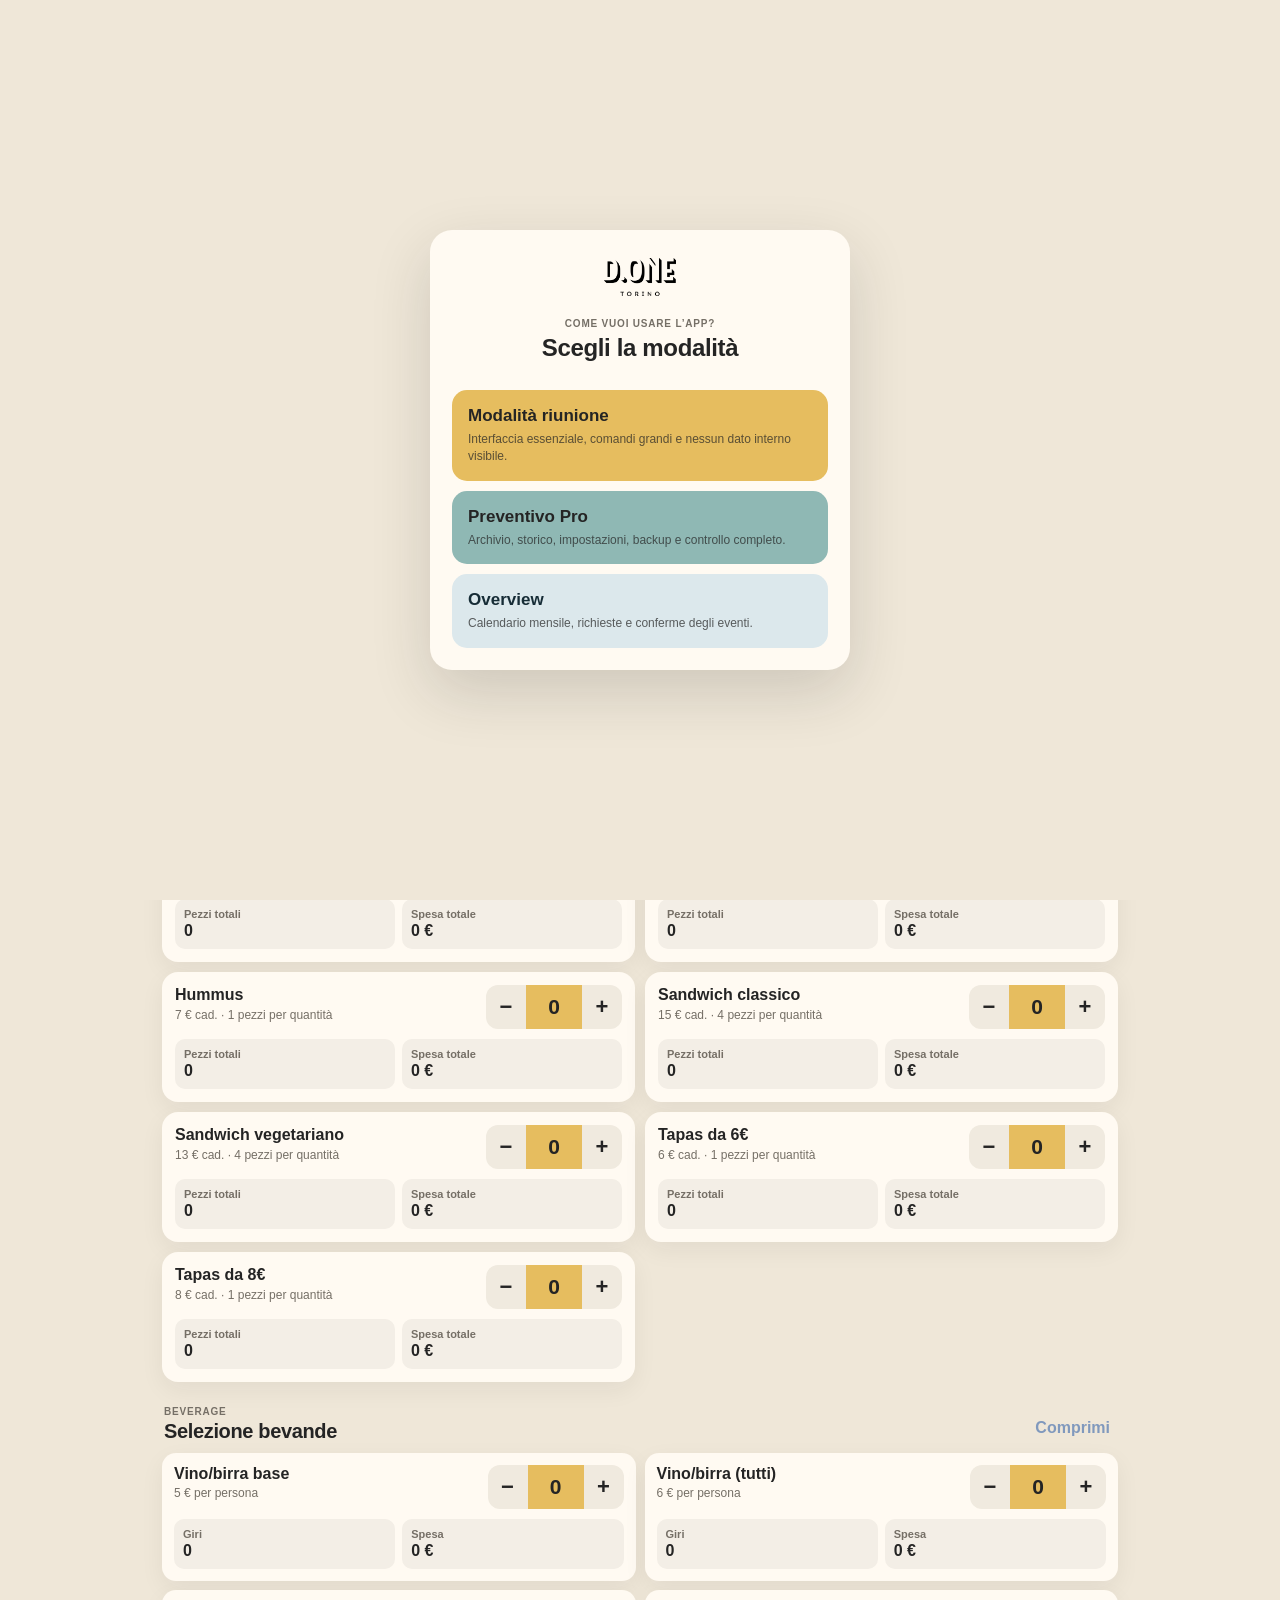
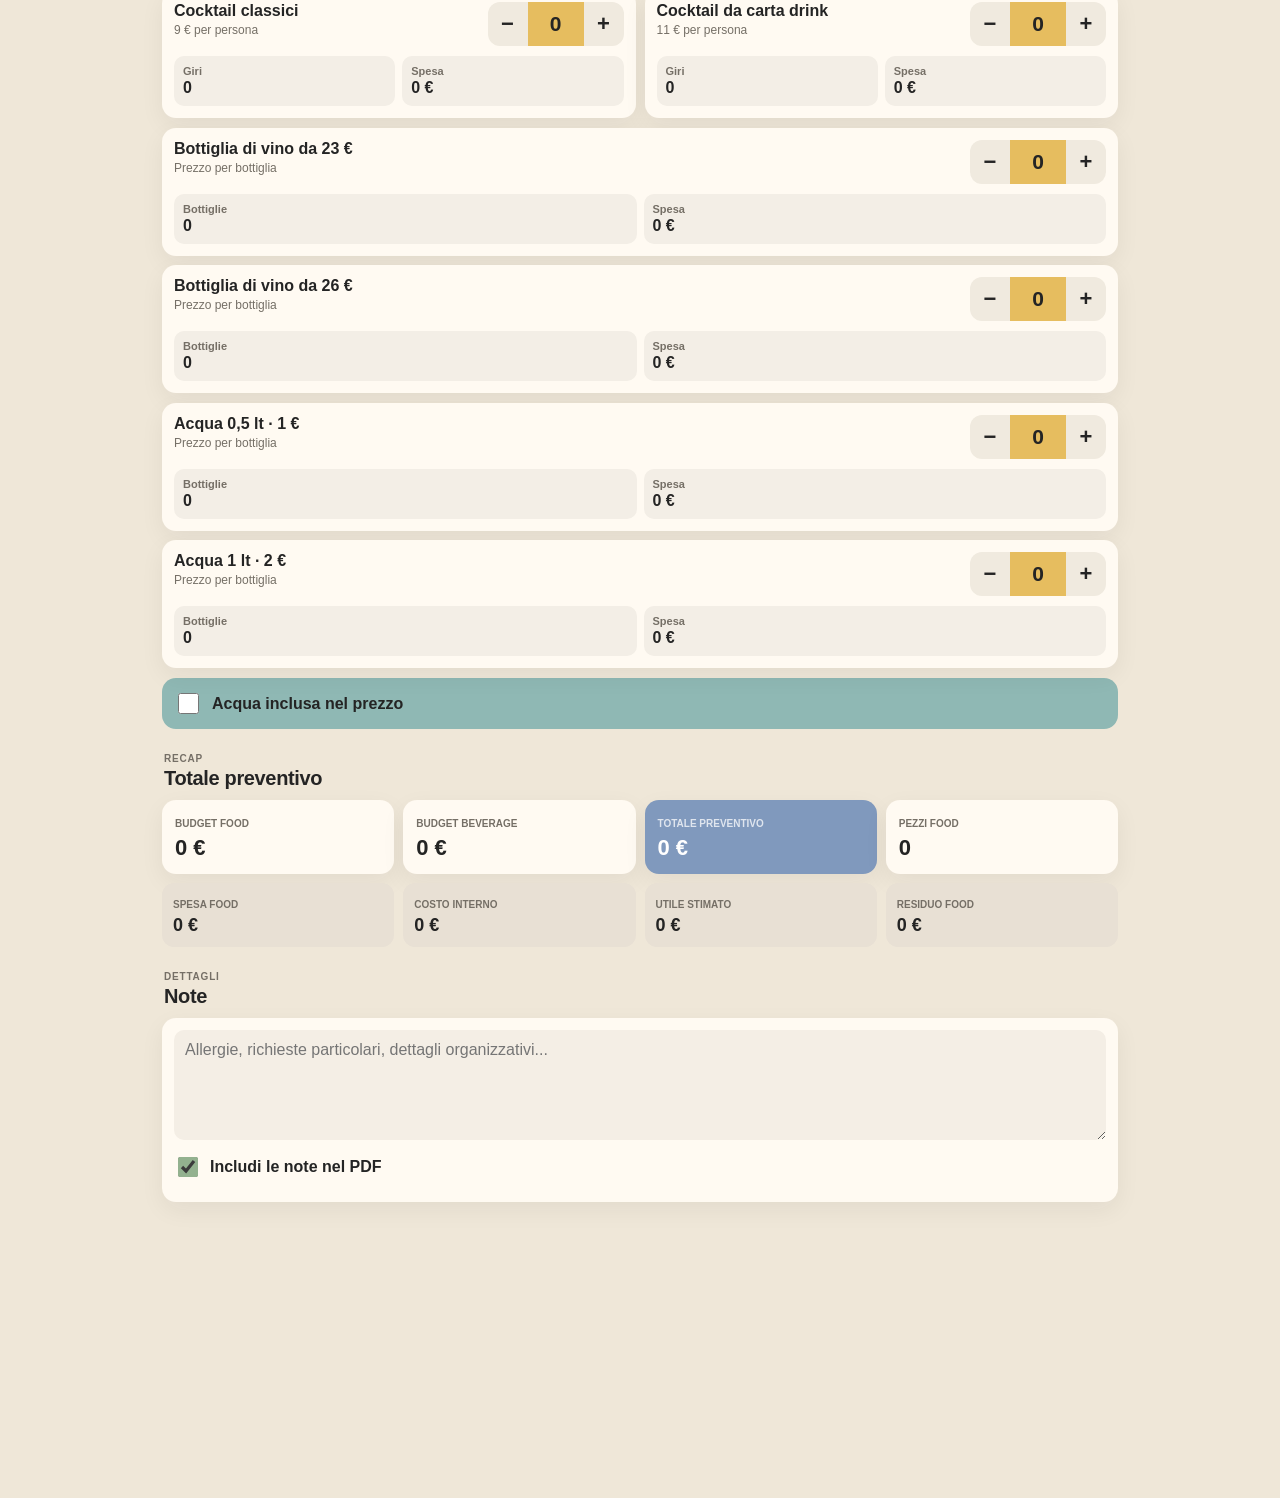
==== commit 24442a3b: "Add files via upload" ====
--- a/index.html
+++ b/index.html
@@ -255,7 +255,6 @@
 .settings-action small{display:block;margin-top:3px;color:var(--muted);font-size:11px}
 .export-setting{background:var(--teal)}
 .import-setting{background:var(--mustard)}
-.merge-setting{background:var(--green)}
 .settings-version{
   display:flex;align-items:center;justify-content:space-between;
   margin-top:12px;padding:12px 14px;border-radius:12px;
@@ -263,7 +262,7 @@
 }
 .settings-version span{font-size:12px;color:var(--muted);font-weight:800}
 .settings-version strong{font-size:14px}
-#importArchiveInput,#mergeArchiveInput{display:none}
+#importArchiveInput{display:none}
 
 
 .header-tools{display:flex;align-items:center;gap:8px}
@@ -286,11 +285,10 @@
 .settings-action small{display:block;margin-top:3px;color:var(--muted);font-size:11px}
 .export-setting{background:var(--teal)}
 .import-setting{background:var(--mustard)}
-.merge-setting{background:var(--green)}
 .settings-version{display:flex;align-items:center;justify-content:space-between;margin-top:12px;padding:12px 14px;border-radius:12px;background:rgba(36,36,36,.06)}
 .settings-version span{font-size:12px;color:var(--muted);font-weight:800}
 .settings-version strong{font-size:14px}
-#importArchiveInput,#mergeArchiveInput{display:none}
+#importArchiveInput{display:none}
 
 
 .dock-value{font-size:24px!important;line-height:1.05!important;font-weight:1000!important;color:#111!important}
@@ -884,6 +882,49 @@
   padding-bottom:180px!important;
 }
 
+
+/* v3.0.19 Overview */
+.recall-sheet{max-height:calc(100dvh - 35px);overflow-y:auto;-webkit-overflow-scrolling:touch}
+.overview-choice{background:#dce8ec!important;color:#162c36!important}
+#overviewPanel{padding-bottom:110px}
+.overview-top{display:flex;align-items:center;justify-content:space-between;gap:12px;margin:12px 0 18px}
+.overview-top h2{margin:0;font-size:23px}
+.overview-back{border:0;background:#eee9e1;padding:11px 13px;border-radius:12px;font-weight:700}
+.overview-monthbar{display:flex;align-items:center;justify-content:space-between;gap:10px;margin-bottom:14px}
+.overview-monthbar strong{text-transform:capitalize;font-size:21px}
+.overview-monthbar button{border:0;background:#ece8e1;border-radius:12px;width:45px;height:45px;font-size:28px}
+.overview-legend{display:flex;flex-wrap:wrap;gap:12px;font-size:11px;margin-bottom:15px}
+.overview-legend span{display:flex;align-items:center;gap:5px}
+.ov-dot{display:inline-block;width:9px;height:9px;border-radius:50%;flex-shrink:0}
+.ov-dot.pending{background:#ed8a27}.ov-dot.approved{background:#329968}.ov-dot.tentative{background:#999da2}
+.overview-calendar{display:grid;grid-template-columns:repeat(7,minmax(0,1fr));gap:5px}
+.ov-weekday{text-align:center;font-size:10px;color:#777;font-weight:800;padding:8px 0}
+.ov-day{border:1px solid #e5e0d8;background:#fff;border-radius:9px;min-height:68px;padding:7px 4px;display:flex;flex-direction:column;align-items:flex-start;justify-content:space-between;gap:5px;min-width:0}
+.ov-day.empty{border:0;background:transparent}
+.ov-day.selected{outline:2px solid #202020}
+.ov-day.today .ov-number{background:#202020;color:white;border-radius:50%;padding:3px 6px}
+.ov-number{font-size:13px;font-weight:800}
+.ov-dots{display:flex;flex-wrap:wrap;gap:3px;align-items:center}
+.ov-more{font-size:9px;font-weight:700;color:#777}
+.overview-day-detail{margin-top:20px}
+.ov-day-title{font-size:17px;font-weight:850;margin-bottom:12px}
+.ov-client{border-radius:13px;background:#f1eee9;padding:13px;margin-bottom:12px}
+.ov-client-head{display:flex;justify-content:space-between;gap:8px;margin-bottom:8px;font-weight:800}
+.ov-proposal{border-top:1px solid #ddd7ce;padding:10px 0 4px}
+.ov-proposal-main{display:flex;justify-content:space-between;gap:8px;align-items:center}
+.ov-proposal-name{font-weight:750;font-size:13px}
+.ov-proposal-meta{font-size:12px;color:#5f5c58;margin-top:3px}
+.ov-proposal-actions{display:flex;gap:7px;align-items:center;margin-top:9px;flex-wrap:wrap}
+.ov-proposal-actions select{min-width:150px;max-width:100%;padding:8px;border:1px solid #d9d2c9;border-radius:9px;background:white;font-size:12px}
+.ov-open{border:0;background:#242424;color:white;padding:9px 13px;border-radius:9px;font-weight:750}
+.ov-empty{color:#777;padding:20px;text-align:center;background:#f2eee8;border-radius:12px}
+.overview-recall-actions{border-top:1px solid #e4ddd4;margin-top:14px;padding-top:14px;display:grid;gap:8px}
+.overview-recall-actions strong{font-size:15px}.overview-recall-actions p{font-size:12px;color:#777;margin:0 0 3px}
+.overview-recall-actions button{border:0;border-radius:10px;padding:12px;text-align:left;font-weight:800;background:#eee}
+.overview-recall-actions button[data-overview-status="pending"]{background:#ffe3c3;color:#8b4c09}
+.overview-recall-actions button[data-overview-status="approved"]{background:#d5f1df;color:#1c7044}
+.overview-recall-actions button[data-overview-status="tentative"]{background:#e5e6e8;color:#4e545a}
+@media(max-width:430px){.ov-day{min-height:57px;padding:5px 3px}.ov-number{font-size:12px}.overview-calendar{gap:4px}}
 </style>
   <title>Preventivi D.ONE</title>
 </head>
@@ -902,6 +943,10 @@
       <strong>Preventivo Pro</strong>
       <span>Archivio, storico, impostazioni, backup e controllo completo.</span>
     </button>
+    <button id="overviewHomeBtn" class="mode-choice overview-choice" type="button">
+      <strong>Overview</strong>
+      <span>Calendario mensile, richieste e conferme degli eventi.</span>
+    </button>
   </div>
 </div>
 
@@ -915,7 +960,7 @@
         <img src="[data-uri]" alt="D.ONE Torino" class="brand-logo">
         <div>
           <h1>Preventivi D.ONE</h1>
-          <p>Food & beverage planner · v3.0.13 FIX</p>
+          <p>Food & beverage planner · v3.0.19 OVERVIEW</p>
         </div>
       </div>
       <div class="header-tools"><span id="saveState" class="save-state visually-hidden">Salvato</span><button id="modeSwitchBtn" class="mode-switch-btn" type="button">Modalità</button>
@@ -1088,6 +1133,14 @@
       </div>
     </section>
 
+    <section id="overviewPanel" class="panel">
+      <div class="overview-top"><button type="button" id="overviewBackBtn" class="overview-back">← Torna al preventivo</button><h2>Overview</h2></div>
+      <div class="overview-monthbar"><button type="button" id="overviewPrev" aria-label="Mese precedente">‹</button><strong id="overviewMonthTitle"></strong><button type="button" id="overviewNext" aria-label="Mese successivo">›</button></div>
+      <div class="overview-legend"><span><i class="ov-dot pending"></i>Da approvare</span><span><i class="ov-dot approved"></i>Approvato</span><span><i class="ov-dot tentative"></i>Data non confermata</span></div>
+      <div class="overview-calendar" id="overviewCalendar"></div>
+      <div class="overview-day-detail" id="overviewDayDetail"></div>
+    </section>
+
     <section id="archivePanel" class="panel">
       <div class="section-head">
         <div><span class="kicker">Salvati</span><h2>Archivio preventivi</h2></div>
@@ -1136,16 +1189,16 @@
       <span>Ripristina backup</span>
       <small>Ripristina i dati da un file JSON</small>
     </button>
-    <button type="button" class="settings-action merge-setting" id="mergeArchiveBtn">
+    <button type="button" class="settings-action import-setting" id="mergeArchiveBtn">
       <span>Aggiungi backup</span>
-      <small>Somma Archivio e Storico senza sostituire i dati presenti</small>
+      <small>Aggiunge Archivio e Storico senza sostituire i dati presenti</small>
     </button>
     <div class="settings-version">
       <span>Versione dell’app</span>
-      <strong>3.0.13</strong>
+      <strong>3.0.19</strong>
     </div>
     <input id="importArchiveInput" type="file" accept=".json,application/json">
-    <input id="mergeArchiveInput" type="file" accept=".json,application/json">
+    <input id="mergeArchiveInput" type="file" accept=".json,application/json" class="visually-hidden">
   </div>
 </div>
 
@@ -1168,6 +1221,11 @@
       <input id="customRecallDate" type="datetime-local" step="900">
       <button type="button" id="saveCustomRecallBtn">Salva recall</button>
     </div>
+    <div class="overview-recall-actions"><strong>Aggiungi a Overview</strong><p>Assegna uno stato al preventivo e visualizzalo nel calendario.</p>
+      <button type="button" data-overview-status="pending">● Preventivo da approvare</button>
+      <button type="button" data-overview-status="approved">● Preventivo approvato</button>
+      <button type="button" data-overview-status="tentative">● Data non confermata</button>
+    </div>
     <button type="button" id="closeRecallBtn" class="recall-close">Chiudi</button>
   </div>
 </div>
@@ -1298,6 +1356,7 @@
 
   $("meetingModeBtn").addEventListener("click",()=>setAppMode("meeting"));
   $("proModeBtn").addEventListener("click",()=>setAppMode("pro"));
+  $("overviewHomeBtn").addEventListener("click",()=>{setAppMode("pro");openOverview()});
   $("modeSwitchBtn").addEventListener("click",showModeChooser);
 
   // Mostra sempre la scelta a ogni apertura/ricaricamento dell'app.
@@ -1312,6 +1371,9 @@
 let wineBottles=structuredClone(DEFAULT_WINE_BOTTLES);
 let waters=structuredClone(DEFAULT_WATERS);
 let currentQuoteId=null;
+window.currentOverviewStatus=null;
+let overviewMonth=new Date(new Date().getFullYear(),new Date().getMonth(),1);
+let overviewSelectedDate=null;
 
 const $=id=>document.getElementById(id);
 const euro=n=>new Intl.NumberFormat("it-IT",{style:"currency",currency:"EUR",minimumFractionDigits:0,maximumFractionDigits:2}).format(Number(n)||0);
@@ -1363,8 +1425,22 @@
       </div>
     </article>`).join("");
 }
-function changeBeverageQty(i,d){beverages[i].qty=Math.max(0,(Number(beverages[i].qty)||0)+d);calculate()}
-function setBeverageQty(i,v){beverages[i].qty=Math.max(0,Number(v)||0);calculate()}
+const BEVERAGE_AUTO_NOTES={
+  5:"consumazione a scelta tra: birra media bionda/calice di dolcetto/calice di chardonnay",
+  6:"consumazione a scelta tra tutte le nostre birre alla spina o i nostri vini al calice"
+};
+function syncBeverageNotes(){
+  const el=$("notes");
+  let text=el.value;
+  for(const [price,phrase] of Object.entries(BEVERAGE_AUTO_NOTES)){
+    const active=beverages.some(b=>Number(b.qty)>0&&Number(b.price)===Number(price)&&/vino\s*\/?\s*birra/i.test(b.name));
+    if(active&&!text.includes(phrase))text+=(text.trim()?"\n":"")+phrase;
+    if(!active&&text.includes(phrase))text=text.split("\n").filter(line=>line.trim()!==phrase).join("\n");
+  }
+  if(el.value!==text)el.value=text;
+}
+function changeBeverageQty(i,d){beverages[i].qty=Math.max(0,(Number(beverages[i].qty)||0)+d);syncBeverageNotes();calculate()}
+function setBeverageQty(i,v){beverages[i].qty=Math.max(0,Number(v)||0);syncBeverageNotes();calculate()}
 
 function renderWineBottles(){
   $("wineBottleList").innerHTML=wineBottles.map((b,i)=>`
@@ -1410,8 +1486,8 @@
       </div>
     </article>`).join("");
 }
-function changeWaterQty(i,d){waters[i].qty=Math.max(0,(Number(waters[i].qty)||0)+d);calculate();renderWaters()}
-function setWaterQty(i,v){waters[i].qty=Math.max(0,Number(v)||0);calculate();renderWaters()}
+function changeWaterQty(i,d){waters[i].qty=Math.max(0,(Number(waters[i].qty)||0)+d);renderWaters();calculate()}
+function setWaterQty(i,v){waters[i].qty=Math.max(0,Number(v)||0);renderWaters();calculate()}
 
 function renderSettings(){
   $("settingsList").innerHTML=products.map((p,i)=>`
@@ -1478,12 +1554,14 @@
     id:currentQuoteId||uid(),savedAt:new Date().toISOString(),
     proposal:$("proposal").value,client:$("client").value,phone:$("phone").value,email:$("email").value,date:$("date").value,time:$("time").value,reasons:Array.from(document.querySelectorAll(".reason-checkbox:checked")).map(x=>x.value),otherReason:$("otherReasonText").value,
     placePreference:$("placePreference").value,notes:$("notes").value,publishNotes:$("publishNotes").checked,
+    overviewStatus:window.currentOverviewStatus||null,
     people,perPerson,foodBudget:people*perPerson,beverageBudget,grandBudget:people*perPerson+beverageBudget,
     products:structuredClone(products),beverages:structuredClone(beverages),wineBottles:structuredClone(wineBottles),waters:structuredClone(waters),waterIncluded:$("waterIncluded").checked,recallAt:window.currentRecallAt||null,recallContacted:!!window.currentRecallContacted,favorite:!!window.currentFavorite,favoriteReason:window.currentFavoriteReason||""
   };
 }
 function applyQuote(q){
   currentQuoteId=q.id||null;
+  window.currentOverviewStatus=q.overviewStatus||null;
   window.currentFavorite=!!q.favorite;
   window.currentFavoriteReason=q.favoriteReason||"";
   window.currentRecallAt=q.recallAt||null;
@@ -1716,6 +1794,68 @@
       <div class="history-actions"><button class="mini-action restore-btn" onclick="restoreHistory('${i.id}')">Ripristina come copia</button></div>
     </article>`).join(""):`<div class="empty-state">Nessuna modifica registrata.</div>`;
 }
+const OVERVIEW_STATES={pending:"Preventivo da approvare",approved:"Preventivo approvato",tentative:"Data non confermata"};
+function openOverview(){overviewMonth=new Date(new Date().getFullYear(),new Date().getMonth(),1);overviewSelectedDate=null;switchPanel("overviewPanel")}
+function dateKey(y,m,d){return `${y}-${String(m+1).padStart(2,"0")}-${String(d).padStart(2,"0")}`}
+function renderOverview(){
+  const y=overviewMonth.getFullYear(),m=overviewMonth.getMonth(),archive=getArchive();
+  $("overviewMonthTitle").textContent=overviewMonth.toLocaleDateString("it-IT",{month:"long",year:"numeric"});
+  const weekdays=["L","M","M","G","V","S","D"];
+  let html=weekdays.map(x=>`<div class="ov-weekday">${x}</div>`).join("");
+  const offset=(new Date(y,m,1).getDay()+6)%7;
+  for(let i=0;i<offset;i++)html+='<div class="ov-day empty"></div>';
+  const today=new Date(),todayKey=dateKey(today.getFullYear(),today.getMonth(),today.getDate());
+  for(let day=1;day<=new Date(y,m+1,0).getDate();day++){
+    const key=dateKey(y,m,day),quotes=archive.filter(q=>q.date===key&&OVERVIEW_STATES[q.overviewStatus]);
+    const dots=quotes.slice(0,7).map(q=>`<i class="ov-dot ${q.overviewStatus}"></i>`).join("");
+    html+=`<button type="button" class="ov-day ${key===overviewSelectedDate?"selected":""} ${key===todayKey?"today":""}" data-date="${key}"><span class="ov-number">${day}</span><span class="ov-dots">${dots}${quotes.length>7?`<span class="ov-more">+${quotes.length-7}</span>`:""}</span></button>`;
+  }
+  $("overviewCalendar").innerHTML=html;
+  $("overviewCalendar").querySelectorAll("[data-date]").forEach(btn=>btn.addEventListener("click",()=>{overviewSelectedDate=btn.dataset.date;renderOverview()}));
+  renderOverviewDay();
+}
+function renderOverviewDay(){
+  const el=$("overviewDayDetail");
+  if(!overviewSelectedDate){el.innerHTML='<div class="ov-empty">Seleziona un giorno per vedere i preventivi.</div>';return}
+  const quotes=getArchive().filter(q=>q.date===overviewSelectedDate&&OVERVIEW_STATES[q.overviewStatus]);
+  const groups=new Map();
+  quotes.forEach(q=>{
+    const phone=(q.phone||"").replace(/\D/g,"");
+    const name=(q.client||"Cliente senza nome").trim().toLocaleLowerCase("it-IT");
+    const key=phone.length>=7?"tel:"+phone:"name:"+name;
+    if(!groups.has(key))groups.set(key,[]);
+    groups.get(key).push(q);
+  });
+  let html=`<div class="ov-day-title">${fmtDate(overviewSelectedDate)} · ${quotes.length} ${quotes.length===1?"preventivo":"preventivi"}</div>`;
+  if(!quotes.length)html+='<div class="ov-empty">Nessun preventivo associato a questa data.</div>';
+  for(const group of groups.values()){
+    group.sort((a,b)=>(a.time||"").localeCompare(b.time||"")||(a.proposal||"").localeCompare(b.proposal||""));
+    const first=group[0];
+    html+=`<div class="ov-client"><div class="ov-client-head"><span>${esc(first.client||"Cliente senza nome")}</span><span>${group.length>1?group.length+" proposte":"1 proposta"}</span></div>`;
+    for(const q of group){
+      html+=`<div class="ov-proposal"><div class="ov-proposal-main"><div><div class="ov-proposal-name"><i class="ov-dot ${q.overviewStatus}"></i> ${esc(q.proposal||"PROPOSTA A")}</div><div class="ov-proposal-meta">${esc(q.time||"Ora non indicata")} · ${Number(q.people)||0} persone · ${euro(q.grandBudget||0)}</div></div></div><div class="ov-proposal-actions"><button type="button" class="ov-open" data-open-id="${esc(q.id)}">Apri</button><select aria-label="Stato del preventivo" data-status-id="${esc(q.id)}">${Object.entries(OVERVIEW_STATES).map(([value,label])=>`<option value="${value}" ${q.overviewStatus===value?"selected":""}>${label}</option>`).join("")}</select></div></div>`;
+    }
+    html+='</div>';
+  }
+  el.innerHTML=html;
+  el.querySelectorAll("[data-open-id]").forEach(b=>b.addEventListener("click",()=>openQuote(b.dataset.openId)));
+  el.querySelectorAll("[data-status-id]").forEach(b=>b.addEventListener("change",()=>setOverviewStatus(b.dataset.statusId,b.value)));
+}
+function setOverviewStatus(id,status){
+  if(!OVERVIEW_STATES[status])return;
+  const archive=getArchive(),q=archive.find(x=>x.id===id);if(!q)return;
+  q.overviewStatus=status;setArchive(archive);
+  if(currentQuoteId===id)window.currentOverviewStatus=status;
+  renderArchive();renderOverview();
+}
+function addCurrentToOverview(status){
+  if(!OVERVIEW_STATES[status])return;
+  if(!$("date").value){alert("Inserisci prima la data dell'evento per aggiungerlo a Overview.");return}
+  window.currentOverviewStatus=status;
+  const id=ensureQuoteInArchive();setOverviewStatus(id,status);
+  closeRecallModal();
+  alert("Preventivo aggiunto a Overview: "+OVERVIEW_STATES[status]);
+}
 function switchPanel(id){
   document.querySelectorAll(".tab").forEach(x=>x.classList.toggle("active",x.dataset.panel===id));
   document.querySelectorAll(".panel").forEach(x=>x.classList.toggle("active",x.id===id));
@@ -1723,6 +1863,7 @@
   if(id==="archivePanel")renderArchive();
   if(id==="historyPanel")renderHistory();
   if(id==="settingsPanel")renderSettings();
+  if(id==="overviewPanel")renderOverview();
 }
 
 
@@ -1751,7 +1892,7 @@
   const stamp=`${now.getFullYear()}-${pad(now.getMonth()+1)}-${pad(now.getDate())}`;
   const backup={
     app:"Preventivi D.ONE",
-    version:"3.0.13",
+    version:"3.0.19",
     exportedAt:now.toISOString(),
     archive:getArchive(),
     history:getHistory(),
@@ -1820,20 +1961,30 @@
 async function mergeArchiveBackup(file){
   try{
     const data=JSON.parse(await file.text());
-    if(!isValidBackup(data)){alert("Il file selezionato non è un backup valido di Preventivi D.ONE.");return;}
-    const currentArchive=getArchive(),currentHistory=getHistory();
-    const archiveIds=new Set(currentArchive.map(x=>x&&x.id).filter(Boolean));
-    const historyIds=new Set(currentHistory.map(x=>x&&x.id).filter(Boolean));
-    const addArchive=data.archive.filter(x=>!x?.id||!archiveIds.has(x.id));
-    const addHistory=data.history.filter(x=>!x?.id||!historyIds.has(x.id));
-    if(!confirm(`Aggiungere questo backup ai dati presenti?\n\nNuovi preventivi: ${addArchive.length}\nNuove voci storico: ${addHistory.length}\n\nI dati già presenti NON verranno sostituiti.`))return;
-    setArchive([...currentArchive,...addArchive]);setHistory([...currentHistory,...addHistory]);
-    renderArchive();renderHistory();closeSettings();
-    alert(`Backup aggiunto correttamente.\n\nPreventivi aggiunti: ${addArchive.length}\nVoci storico aggiunte: ${addHistory.length}`);
-  }catch(error){alert("Impossibile aggiungere il backup. Verifica che il file JSON sia corretto.");}
-  finally{$("mergeArchiveInput").value="";}
-}
-
+    if(!isValidBackup(data)){
+      alert("Il file selezionato non è un backup valido di Preventivi D.ONE.");
+      return;
+    }
+    const currentArchive=getArchive();
+    const currentHistory=getHistory();
+    const archiveIds=new Set(currentArchive.map(x=>String(x&&x.id||"")));
+    const historyIds=new Set(currentHistory.map(x=>String(x&&x.id||"")));
+    const addArchive=data.archive.filter(x=>x&&(!x.id||!archiveIds.has(String(x.id))));
+    const addHistory=data.history.filter(x=>x&&(!x.id||!historyIds.has(String(x.id))));
+    const ok=confirm(`Aggiungere questo backup ai dati presenti?\n\nNuovi preventivi: ${addArchive.length}\nNuove voci storico: ${addHistory.length}\n\nI dati già presenti non verranno sostituiti.`);
+    if(!ok)return;
+    setArchive([...currentArchive,...addArchive]);
+    setHistory([...currentHistory,...addHistory]);
+    renderArchive();
+    renderHistory();
+    closeSettings();
+    alert(`Backup aggiunto correttamente.\nPreventivi aggiunti: ${addArchive.length}\nVoci storico aggiunte: ${addHistory.length}`);
+  }catch(error){
+    alert("Impossibile aggiungere il backup. Verifica che il file JSON sia corretto.");
+  }finally{
+    $("mergeArchiveInput").value="";
+  }
+}
 
 
 function updateReasonDropdownLabel(){
@@ -1951,32 +2102,242 @@
   $("printGrandTotal").textContent=euro(foodTotal+beverageTotal);
 }
 
-function createPdf(){
-  populatePrintSheet();
-  window.scrollTo(0,0);
-  const raw=($("proposal").value||"PROPOSTA A").trim(),m=raw.match(/proposta\s*([a-z0-9]+)/i);
+
+const INTERNAL_PDF_LOGO_JPEG="/9j/4AAQSkZJRgABAQAAAQABAAD/2wBDAAYEBAUEBAYFBQUGBgYHCQ4JCQgICRINDQoOFRIWFhUSFBQXGiEcFxgfGRQUHScdHyIjJSUlFhwpLCgkKyEkJST/2wBDAQYGBgkICREJCREkGBQYJCQkJCQkJCQkJCQkJCQkJCQkJCQkJCQkJCQkJCQkJCQkJCQkJCQkJCQkJCQkJCQkJCT/wAARCADSAZADASIAAhEBAxEB/8QAHQABAAIDAQEBAQAAAAAAAAAAAAcIBQYJAwQCAf/EAFcQAAEDAgMEAwgLCwsDAwUAAAEAAgMEBQYHEQgSITETQVEiN2F0gZGxshQYMjVSVnFzdbPSFjM2QmJyhKGio7QVFyM0U4KSlMHC0SQlVThjw0NEg5PT/8QAFAEBAAAAAAAAAAAAAAAAAAAAAP/EABQRAQAAAAAAAAAAAAAAAAAAAAD/2gAMAwEAAhEDEQA/ALUoiICIiAiIgIi86np+gf7GLOmA1aH+5J7D2a8tepB6IsfZL5S32nlfASyankMFTTv++U8o5scO3iCDyIII1BBWQQEREBERAREQEREBERAREQEREAkAgEjU8vCi+evom19M6IvdE/nHKz3UTupw8Pp5Hgtcwjjdl3ulwwzdRHSYjtRHsinHBtREfcVEWvONwI4c2nVp6iQ2tERAREQFHmd2UtHmzhCSg0jiu1JvTW+pd+JJpxY4/AdoAezgepSGiDnBgXGOIMlsftrmwSwVdFK6mr6GXuelZro+N3m1B6iAV0Jwpii2Yzw9Q3+z1Anoq2MSMd1t7WuHU4HUEdoUD7VuSX3Q2+THdgptbnRR/wDcIYxxqYWj74B1uYOfa380axPszZ1HLrEP8g3mpLcO3SQBznnuaSc8BJ4GngHeQ9XELzIjXBwDmkEHiCOtEBERBVCnz/q8r88cV2W8vlqcMVN0eXtHdPonnTWRg62/[base64]//UjHpb1/[base64]/sGikDAuOrJmJh2nv1hqRNTSjR7Dwkgf1seOpw/XzGoIKyV+stJiOyV9mr2b9LXU76eVv5LmkHy8VQLAePsQZCZh1kLXPlgpap9HcqHXRlQ1jy0kdjhxLXf6EhB0LRY/[base64]/izRRSA/LvNKjVEFq8rtsaaor4LXj+kp44pXBgulI0tEZPXJHx4dpbpp2K08UrJo2SxPbJG8BzXtOocDyIPWFyxhppqg6QwySHsY0n0K7myNjipxJl/NYbhI91ZYJRC3pPdGneCY+fYQ9vyNCCdFX/attFysVLY8zcOTvo7vY5xTyzx8zC89zvdrQ7hoeBEhVgFrWZmG24uy/xBYy0OdV0MrYx/[base64]/U63Oij/7dNI7jUQtH3snrcwcu1o/JOtj1zkx9gvEGSWYHsQTzQz0kraq3V8Y3eljB1ZIPDw0I6iCOSu1klmxR5s4PiuI6OK60ukNwpmn73Jp7oD4DuY8o6kEgoiIOdOfXfjxb9IP9AWmWn31o/n4/WC3PPrvx4t+kH+gLTLT760fz8frBB1JREQFq2aOLKrAuALziShggqKm3wiRkU2u447zRx0IPWtpUdbRHeWxX4q36xiCvXt2sZfFzD/mm+2nt2sZfFzD/AJpvtquqILFe3axl8XMP+ab7ae3axl8XMP8Amm+2q6ogzuOcXVWO8V3HEldBBT1NfIJHxQa7jSGhvDUk9XasEiIOqiIiCs+3B+DuFvG5/Uaqhq3m3B+DuFvG5/UaqhoLebM2U2B8Y5Xw3S/YborhWurJ4zNLvbxaCNBwKlV+z1lY9pacF27Q8OBeD5w5avsg95uDx+o9IU1oNLwfk7gzAF6mu+GbZJbaieEwSsZUyOje3UHi1ziNQRwI8K3REQFQzauw+2x5yXGaNm5Hc4Ia1o6iS3ccfK5jj5VfNVH24LaI77ha5hvGalnpyfzHtcPrCg+zYwzFf0lwwFXTEtIdXW/ePI8BLGP1OA/OKtYuaWWWKpMFY/sV/Y8sZSVbDLoecRO7IPKwuC6WtcHNDmkEEagjrQEREBERAREQQbtiXk27KVtE12huVwhgcO1rQ6Q/rY1UdVutuCrLLDhWj14S1U8pH5rGj/eqioPot9BVXWvp6ChgfUVVTI2GGJg1c97joAPlJV3spNl7C2DLdT1uJaKmvt+c0PkNQ3fp6c/BYw8HafCcCT1aKFNjrB8V+zGqb5Uxh8Njpukj1GoE0mrWnyN6Q/KArsoPGloaWhibFSU0FPG0aNZEwNA+QBejYo2OL2saHO4EgcSv0iAiIg5lY/tP8g45xDaw3dbSXGohaPyRI4D9Wis3sU4zfV2a9YQqJN40Uja6lBPKN/cvA8AcGn5XlQZtE0Yoc6cVRAaB1U2X/[base64]/nN0016xp2INzREQc6c+u/Hi36Qf6AtMtPvrR/Px+sFuefXfjxb9IP9AWmWn31o/n4/WCDqSiIgKOtojvLYr8Vb9YxSKo62iO8tivxVv1jEHPBTlsn4Jw7jjF15o8R2mnudPBbxLHHNro1/SNGo0I6iVBqsbsSfhzf/AKMH1rEFhfa+5W/Eu2ft/aT2vuVvxLtn7f2lISII99r7lb8S7Z+39pPa+5W/Eu2ft/aUhIgIiIKz7cH4O4W8bn9RqqGrebcH4O4W8bn9RqqGgvTsg95uDx+o9IU1qFNkHvNweP1HpCmtAREQFWXbgpw7D+FqjhvMq54+XHRzGn/arNKuW22B9w1gdoNRcyNf/wAT0FOF0pynvbsRZaYZuj3b8k9uh6R3a9rQ137QK5rK/GypXursk7MxxJNNLUQeQSucP1OCCXEREBERAREQVT25JH9Jg6PXuNKx2nh/oVVdWm25P6xg78ys9MKqyguPsS2oQYIv10LdHVVxEOva2ONpH65CrGqFNkGmEGTkEgGhnr6iQ8NNeIb5fcqa0BERAREQUI2q4OhzuvbtGgSRUzxp8wwcfMtCy/uhsuO8PXJrt32LcqeUnwCRpP6tVIW1n367p4tTfVNUQQyGGVkjebHBw8iDqii8aGf2VRU8/wDaxtfz15jVeyAqkbcXv1hPxap9ZituqkbcXv1hPxap9ZiCsS6E7N91rbzkxhyquFTJUziOWHpJDq4sZK9jAT16NaB5Fz2V/wDZd7x+Hf0n+IkQSqiIgIiIOdOfXfjxb9IP9AWmWn31o/n4/WC3PPrvx4t+kH+gLTLT760fz8frBB1JREQFHW0R3lsV+Kt+sYpFWpZs4Wr8bZdXzD1rMDa2ugEcRmcWs132niQDpwB6kHNhWN2JPw5v/wBGD61iw/tNsyf7fD/+bf8A/[base64]/1Af6oKqK8GxtI5+UczTpoy6ztHybkZ/wBVR9XV2LA4ZYXMkHQ3iXTX5mJBP6IiAiIgIiIKo7cn9Ywd+ZWemFVZVs9uOmLrdhGpAGjZqqMnTtbGef8AdKqYgvtsosczJGzFwI3pqojXrHTvUvKKdlvvH4e+Wp/iJFKyAiIgIiIKGbWL2vzsuwadS2npmnwHoWn/AFUPKUdpuq9l53YlOuojfBEOHwYIwouQdPsIzeyMKWWbd3ekoIHadmsbSsssLgj8C7B9G031TVmkBVI24vfrCfi1T6zFbdVI24vfrCfi1T6zEFYlf/Zd7x+Hf0n+IkVAFf8A2Xe8fh39J/iJEEqoiICIiDnTn1348W/SD/QFplp99aP5+P1gtzz678eLfpB/oC0y0++tH8/H6wQdSUREBERAREQfyT7275CueOVGcN5yjxTLV0hdVWuol0rqBztGzN19034Lx1HyHguhz+LHfIVyxqv61N+e70oOm2D8YWbHdgpr7YqttVRVA4Hk6N3Wx4/FcOsf6LMqhmy7jS9YezQtlmoqsi3XiUw1dM/ix+jHEOA6nAjn2ahXzQEREFZ9uD8HcLeNz+o1VDVvNuD8HcLeNz+o1VDQXp2Qe83B4/UekKa1CmyD3m4PH6j0hTWgIiICpVtn3kV2ZlBbWO1bb7awOHY973OP7O4rqrm9nHihuMcz8R3mN5fBLWOjgd2xR9ww+VrQfKg0xXg2N4jHlHK4kaSXWdw/wRj/AEVH1frZXt5oMk7I5wINTJUT+eZwH6mhBLSIiAiIgIiIK+7adsNTlxa69rdTSXRocexr43j0hqpauiufWFpMYZTYitsDC+pZT+yoWgcS+IiTQeEhpHlXOpBfXZPdvZJWgb2u7PVDny/pnKX1CGx7VCoyfbECNae41EZ08Ia7/cpvQEREBEXx3m5RWa0V1znOkNHTyVDz+Sxpcf1BBzozjuQu2auK6tp1a66Tsae0NeWj9TVpy962rkr62oq5jrLPI6V57XOOp9K/EERnmjiaNS9waPKUHTvCUIp8K2aEEkR0MDQT16RtCyq8qOH2NSQQ/wBnG1nmGi9UBVI24vfrCfi1T6zFbdVI24vfrCfi1T6zEFYlf/Zd7x+Hf0n+IkVAFf8A2Xe8fh39J/iJEEqoiICIiDnTn1348W/SD/QFplp99aP5+P1gtzz678eLfpB/oC0y0++tH8/H6wQdSUREBR9tAVE1Jk5iienmkhlZStLZI3FrmnpG8iFIKjraI7y2K/FW/WMQUE+6m/8A/nLp/mpP+U+6m/8A/nLp/mpP+Vi1lsO4Tv2LamWmsFnrrpPCzpJI6SEyOY3XTUgdWpCD8/dTf/8Azl0/zUn/ACsYTqdTzW5/zLZk/EbEP+Sk/wCE/mWzJ+I2If8AJSf8IMjs89+jCnjZ+rcuh6ozkblXjqx5sYbuNzwleqOjp6kulnmpHtZGNxw1JI4c1eZAREQVo23mOfh7C+60n/q5+Q/Iaqi9DJ/Zv8xXVB8bJPdta7TtGq/PseH+yj/whBDGyG0tycgDgQfZ9RzHhCmpfxrGsGjWho7ANF/UBEXjXVtNbaOetrZ46emp43SyyyO3WxsA1JJ6gAgj/P8AzAZl5lnc62OUMuFaw0NEAe66V4ILh+a3ed5B2rnipQ2gM3ZM18YGWkdI2x27ehoI3cN8a91KR2uIHyAAdqi9AXSzK2yHDeXGGrU9u7JT26Bsg7HlgLv2iVz/AMqMJvxvmLYbE2MvjqKtjpxpyhZ3ch/wtculAAAAA0A6kBfxzmsaXOcGtA1JJ0AC/qEajQoAIIBB1B60ULMzjpcvc3bhl/iWdsVpqjHUWqtkOgpukaCYXn4G/vbp/FGgPDTSaQdRqOSAiIgEAjQ8QqL7Q2Qtyy/vtXfrLRSVGGKuQytdC0u9guJ1MbwOTdfcu5aaDnzvQv49jZGOY9oc1w0II1BHYgrVsQ3ds2GMSWguG/TVsdSG69UjN3/4lZZYez4Nw5h+4VNxs9kt9uqqtobPJSwNiMoB1G8G6A8VmEBERAUQbU+MG4WykuFKyTdq7y9tviGvHddxkPybjXD+8FL6obtPZoR5h48NHbZ+ls9lDqanc09zLIT/AEkg7QSA0HsaD1oIdWxZd2t16x9hy3NbveyblTRkeAyN1/VqtdUvbKuHjfc5LXMWF0VsilrZOHAaN3W/tPagvsiIgKpG3F79YT8WqfWYrbqpG3F79YT8WqfWYgrEr/7LvePw7+k/xEioAr/7LvePw7+k/wARIglVERAREQc6c+u/Hi36Qf6AtMtPvrR/Px+sFuefXfjxb9IP9AWmWn31o/n4/WCDqSiIgKO9ocF2S+KgASfYreA+cYpERzQ4aOAIPUUHK7oZP7N/mKsZsTMezHN/3muH/bBzH/usVwvY8P8AZR/4Qv62KNh1YxrT4Bog/SIvKs/qk/[base64]/HGZ2E8uqJ1TiK8U9K/d3mUzXb88v5sY4n5eXaVTTOzaLvOaj3Wu3sltWHGu1FKH/ANJUkcnSkcPCGjgPCdCojqaqetnfUVU8s80h1fJK8uc49pJ4leSAiKRclsnLrm3iJsEbZKey0r2ur67TgxvPcb2vPUOrmfCE27GWXD6emr8e18JaagGit+8ObAR0kg+UgNB/JcrRL5LRaaKw2uktVtp2U1FSRNhhiYODGNGgC+ieCOphfDKwPjeN1zT1hB+0JDQSSABxJPUoHzbx7mdkp/3GihoMS4XldusnrIneyKJx5Mkcxw3m9jyNTyJ14mvmPtprH+PrfLbJamltNvmG7LBbmFhlb8Fz3Eu07QCAetBjdoPGVJjnNe83K3ytmoYnMpKeRp1EjY2hpcPAXbxHgIUtbNW0a+kko8D4wqXPgeWwW24SHUxk8GwyH4PU13VyPDTSry/[base64]/KS1esu21g4N1iw3f3u7HdC0effKCxS/MkjIo3SSPaxjAXOc46AAcySqo3zbgqnxuZYsHwwv6pa6qLwP7jWt9ZQvjzPDHeYrXwXq9SNoXf/Y0g6GDytHF394lBOG0RtNU0tJU4QwLWiYygxV11hPchp4GOE9ZPIvHDs7RVNEQFcHYtwU+34cu2LqmMtfcpRS0xI5xRnunDwF50/uKseXmBLpmPiyiw7amHpKh2ss2mraeIe6kd4APOdB1ro7hrD1BhSwUFitkXRUdBC2CJvXoBzPaSdST2koMki/jw8scIy0P0O6XDUA+EKsGY+0nmdlhiOWyXzCuHwR3dPUsE3RVMevB7Dv8AnHMHgUFoFUjbi9+sJ+LVPrMWN9u1jH4uWD999tRpm5nLd84Ku21N2t9BROt8ckbBS7+jg8gnXeJ+Cgj9X/2Xe8fh39J/iJFQBX/2Xe8fh39J/iJEEqoiw+LpcRU9gqp8KwW+pu0Y34YK7eEc2nNmrSNCeonhrz7QGYRU+uG2Vjy1V09BX4TstLV07zHLDKyZr43A6EEF/Ar5/btYx+Llg/ffbQRln1348W/SD/QFplp99aP5+P1gvuxliepxpii5YirIYYKi4TGeSOHXcaT1DUk6L4bT760fz8frBB1JRFEOemZWYGV0LL1ZbFaLrh8gNmlkbL0tK/l3e64DcPU4DgeB6tQl5FTb27WMfi5YP33209u1jH4uWD999tBclFTb27WMfi5YP33209u1jH4uWD999tBcleVZ/VJ/m3ehU79u1jH4uWD999tfmXbXxhLG+M4csADgWn791/30FeH+7d8pVpdlnPq4T3Ciy8xCZaxkoLLbVk7z4t1pd0T+1ujToeY5ctNKsk6kntUlbN3ftwt8/L9TIgvXjbBNlzBw9U2G/UonpZhq1w4Phf1PYepw7fIdQSFQPNvKS95S4hdb7g0z0ExLqKva3RlQz/R44at6vCCCujSxWJcKWPGNsNsxBbKa5UZeJOinbqA4ciDzB8I7Sg5gIuiPte8rPiXbfO/7Se17ys+Jdt87/tIOdyLoj7XvKz4l23zv+0nte8rPiXbf2/tIOdyyliwvfcUVIpbHZ6+5TE6btLA6TT5dBw8q6I2/J/Ly2SCSlwVYGPHJzqJjyPK4FbVTUlPRQthpYIoIm8mRMDWjyBBUHLTY5vd0mirsdVItNECHGhp3h9RIOxzhq1g+TU/IrYYcw1aMI2eCz2OghoKGnGjIYhoPCSeZJ6yeJWTRAREQeFfQUl1op6Gup4qmlqGGOWGVocyRpGhBB5hUe2gNnqty1rpL3YYZqvDM7tdQC59C4/iPPwex3kPHQm9C/[base64]/IdeGk1og5j4swTiLA1ydbsRWmqt84Ojelb3EnhY4dy4eEErBrqTdLRbr5RvorpQUtfSv91DUxNkYfI4EKML5ss5W3uR0jbFLbpHc3UNS+MeRpJaPIEFBUV0qjYrwHI/WG84jhb8HpoXf/GvWk2LsvoCDUXPEVTx5GeJoPmjQUoW7ZdZPYvzOrWRWO2SCj3tJbhOCyniHXq7TifA3U+BXUw7s5ZYYakZNT4Xp6uZpBEle91Rx/[base64]/+y73j8O/pP8RIsl7XvKz4l23zv+0tyw/h21YUtMFoslFFQ0EG90UEeu6zecXHTXtJJ8qDIoiIIW2gtn6kzOoX3uyRxU2J6dnB3BrK5oHBjz1O+C7yHhppRy4W+rtVdPQV9NLTVVO8xywytLXxuB0IIPIrqYtRxLlHgXGFzddL7hmgrq5zQx072kOcBy10I17NSg5sr67T760fz8frBdBva95WfEu2+d/2l+o9n/K+KRsjMG25r2EOae74Ef3kEgryq6Snr6WWlqoY56eZhjkikaHNe0jQgg8wQvVEFINofZ4qMu6qXEeHIZJ8NTP1fGNXOoHE+5d2xk8ndXI9RMFLqfV0lPX0stJVwxz08zDHJFI0Oa9pGhBB5ghaD7XvKz4l239v7SDnci6I+17ys+Jdt87/ALSe17ys+Jdt87/tIOdyLoj7XvKz4l23zv8AtJ7XvKz4l23zv+0g53KS9m7v24W+fl+pkVxva95WfEu2+d/[base64]/yQSUip1jPNzaCwBdrfacQVtvpqu4gGnYynppA7ut3iWggce1SNhM7Sv3T2r7o223+RvZUfs7c9ib3Q7w39N3jrpry4oJ/REQEUCZz7SU+FL99xmB7c28YiLhFK8sMjIXnlG1jeL39vUPCdQNUEW1fJT/yqJ42/jiiIow7Ts3dP1a6oLTIq+5QbSldesSjBOYdtbZ78ZOgimEbomyS9Ub2O9w89R5HloOGtgkBEUS7S+YOIctsC0V3w3VR01XLcY6d75IWyAsMcjiNHAjm0cUEtIquWS97UWIrNRXm3OtktFXQMqIHltG0uY4ag6HiOB5FZnKzaGxU7H7Mvsy7RDQ3SZ/[base64]/8AONZ2Xa0zP3Om3Ixr+ZLF3Idp1OHHTq5oLXosNg/F1px1hyixBZJ+moqtm83Xg5jhwcxw6nA6ghZlAREQEREBERAREQEREBERAREQEREBERAREQEREFUNrjvoYG/Mb9eFa9VQ2uO+hgb8xv14Vr0BfNc6p1DbauqY0vdBC+QNA11IaTp+pfSv49jZGljgHNcNCDyIQVN2NLPT3/FGKcXXItqbpB0bY3v4ua6YvdI/5Tu6a+E9qtmqZU1TeNk/[base64]/XdkhOgO73Q3h1cXILZonPiEQR5tCd5jFfif+9q1fZB7zkHj9R6QvbaSzDwtbcBYiwnV3eGK+VdC10NGWPLngvGnEDT8U9fUtW2S8w8LUWCKHCNRd4Y77UV07oqIsfvOB4jjpu8gTz6kFjkREFQc/LHR4m2ncPWS4te6jr4qKmmDHbrt1z3g6HqPFfVgPEt42YsxJsDYsmkmwlcpOkpK0juItToJh2DkHt6iNfzvbNv/ANXWD/[base64]/lAFxPYXadSmFAREQEREBERAREQEREBERAREQEREBERAREQEREECbQVvo6vHGF5Kikp5nsYN10kYcW/[base64]/o3ciAiILdoiIIFzAt9HNtBYdqZKSnfO11JuyujBcNJDpoeanpEQQ9mXbKGTOPA9Y+ipnVQe0dMYml/CTh3WmvDU+dTCiICIiCmO2DZrZbMV0stBbqOkknYHyvghawyO05uIHE+ErZ9jOzWyphuNwnt1HLWwfeql8LXSx8fxXEajyIiC06IiAiIgIiICIiAiIgIiIP/9k=";
+
+function _pdfLatin1Bytes(str){
+  str=String(str??"").replace(/€/g,"\x80").replace(/[“”]/g,'"').replace(/[‘’]/g,"'").replace(/–/g,"-").replace(/—/g,"-");
+  const out=new Uint8Array(str.length);
+  for(let i=0;i<str.length;i++){
+    const c=str.charCodeAt(i);
+    out[i]=c<=255?c:63;
+  }
+  return out;
+}
+function _pdfConcat(parts){
+  const n=parts.reduce((a,b)=>a+b.length,0), out=new Uint8Array(n);
+  let p=0; for(const b of parts){out.set(b,p);p+=b.length} return out;
+}
+function _pdfEsc(v){
+  return String(v??"").replace(/\\/g,"\\\\").replace(/\(/g,"\\(").replace(/\)/g,"\\)").replace(/\r?\n/g," ");
+}
+function _pdfB64Bytes(b64){
+  const bin=atob(b64), out=new Uint8Array(bin.length);
+  for(let i=0;i<bin.length;i++)out[i]=bin.charCodeAt(i);
+  return out;
+}
+function _pdfFmt(n){return Number(n).toFixed(2).replace(/\.?0+$/,"")}
+function _pdfEuro(n){
+  return `${Number(n||0).toLocaleString("it-IT",{minimumFractionDigits:0,maximumFractionDigits:2})} \x80`;
+}
+function _pdfDateIt(v){
+  if(!v)return "—";
+  const d=new Date(v+"T12:00:00");
+  return Number.isNaN(d.getTime())?"—":d.toLocaleDateString("it-IT");
+}
+function _pdfWrap(text,maxChars){
+  const words=String(text??"").split(/\s+/).filter(Boolean), lines=[]; let line="";
+  for(const w of words){
+    if(!line){line=w;continue}
+    if((line+" "+w).length<=maxChars)line+=" "+w;
+    else{lines.push(line);line=w}
+  }
+  if(line)lines.push(line);
+  return lines.length?lines:[""];
+}
+
+function buildInternalPdf(){
+  const people=Number($("people").value)||0;
+  const perPerson=Number($("perPerson").value)||0;
+  const foodTotal=people*perPerson;
+  const waterCost=$("waterIncluded").checked?0:waters.reduce((sum,b)=>sum+b.price*b.qty,0);
+  const beverageTotal=beverages.reduce((sum,b)=>sum+b.qty*b.price*people,0)+wineBottles.reduce((sum,b)=>sum+b.price*b.qty,0)+waterCost;
+  const grandTotal=foodTotal+beverageTotal;
+  const reasons=Array.from(document.querySelectorAll(".reason-checkbox:checked")).map(x=>x.value==="Altro"?($("otherReasonText").value||"Altro"):x.value).join(", ")||"—";
+
+  const foodRows=products.filter(p=>p.qty>0).map(p=>({
+    qty:String(p.qty), name:p.pdfName||p.name, sub:`${_pdfEuro(p.price)} cad.`, unit:String(p.qty*p.pieces), total:_pdfEuro(p.qty*p.price)
+  }));
+  const bevRows=[];
+  beverages.filter(b=>b.qty>0).forEach(b=>bevRows.push({qty:String(b.qty),name:b.name,sub:`${_pdfEuro(b.price)} per persona`,unit:`${people} persone`,total:_pdfEuro(b.price*b.qty*people)}));
+  wineBottles.filter(b=>b.qty>0).forEach(b=>bevRows.push({qty:String(b.qty),name:`${b.name} da ${_pdfEuro(b.price)}`,sub:"",unit:"bottiglie",total:_pdfEuro(b.price*b.qty)}));
+  waters.filter(b=>b.qty>0).forEach(b=>bevRows.push({qty:String(b.qty),name:`${b.name}${$("waterIncluded").checked?" · inclusa nel prezzo":` · ${_pdfEuro(b.price)}`}`,sub:"",unit:"bottiglie",total:$("waterIncluded").checked?"Inclusa":_pdfEuro(b.price*b.qty)}));
+  if($("waterIncluded").checked&&!waters.some(b=>b.qty>0))bevRows.push({qty:"—",name:"Acqua inclusa nel prezzo",sub:"",unit:"—",total:"Inclusa"});
+
+  const meta=[
+    ["CLIENTE",$("client").value||"—"],["DATA",_pdfDateIt($("date").value)],["ORA",$("time").value||"—"],["PERSONE",String(people)],
+    ["TELEFONO",$("phone").value||"—"],["EMAIL",$("email").value||"—"],["PREFERENZA",$("placePreference").value||"—"],["MOTIVO",reasons],
+    ["BUDGET FOOD/PERSONA",_pdfEuro(perPerson)],["TOTALE EVENTO",_pdfEuro(grandTotal)]
+  ];
+
+  const W=595.28,H=841.89, L=54,R=54, usable=W-L-R;
+  let ops=[];
+  const cmd=s=>ops.push(s);
+  const rgb=(r,g,b)=>`${_pdfFmt(r)} ${_pdfFmt(g)} ${_pdfFmt(b)}`;
+  const rect=(x,y,w,h,fill,stroke=null,radius=0)=>{
+    // PDF native rounded rectangles via Bezier when requested.
+    if(radius>0){
+      const k=.55228475, rr=Math.min(radius,w/2,h/2), c=rr*k;
+      cmd(`${rgb(...fill)} rg`);
+      if(stroke)cmd(`${rgb(...stroke)} RG`);
+      cmd(`${_pdfFmt(x+rr)} ${_pdfFmt(y)} m ${_pdfFmt(x+w-rr)} ${_pdfFmt(y)} l ${_pdfFmt(x+w-rr+c)} ${_pdfFmt(y)} ${_pdfFmt(x+w)} ${_pdfFmt(y+rr-c)} ${_pdfFmt(x+w)} ${_pdfFmt(y+rr)} c ${_pdfFmt(x+w)} ${_pdfFmt(y+h-rr)} l ${_pdfFmt(x+w)} ${_pdfFmt(y+h-rr+c)} ${_pdfFmt(x+w-rr+c)} ${_pdfFmt(y+h)} ${_pdfFmt(x+w-rr)} ${_pdfFmt(y+h)} c ${_pdfFmt(x+rr)} ${_pdfFmt(y+h)} l ${_pdfFmt(x+rr-c)} ${_pdfFmt(y+h)} ${_pdfFmt(x)} ${_pdfFmt(y+h-rr+c)} ${_pdfFmt(x)} ${_pdfFmt(y+h-rr)} c ${_pdfFmt(x)} ${_pdfFmt(y+rr)} l ${_pdfFmt(x)} ${_pdfFmt(y+rr-c)} ${_pdfFmt(x+rr-c)} ${_pdfFmt(y)} ${_pdfFmt(x+rr)} ${_pdfFmt(y)} c ${stroke?"B":"f"}`);
+    }else{
+      cmd(`${rgb(...fill)} rg`); if(stroke)cmd(`${rgb(...stroke)} RG`);
+      cmd(`${_pdfFmt(x)} ${_pdfFmt(y)} ${_pdfFmt(w)} ${_pdfFmt(h)} re ${stroke?"B":"f"}`);
+    }
+  };
+  const line=(x1,y1,x2,y2,width=.5,col=[.65,.65,.65])=>cmd(`${_pdfFmt(width)} w ${rgb(...col)} RG ${_pdfFmt(x1)} ${_pdfFmt(y1)} m ${_pdfFmt(x2)} ${_pdfFmt(y2)} l S`);
+  const text=(x,y,t,size=8,bold=false,col=[.12,.12,.12],align="left")=>{
+    t=String(t??"");
+    let xx=x;
+    const est=t.length*size*(bold?.54:.5);
+    if(align==="right")xx=x-est;
+    cmd(`BT /${bold?"F2":"F1"} ${_pdfFmt(size)} Tf ${rgb(...col)} rg 1 0 0 1 ${_pdfFmt(xx)} ${_pdfFmt(y)} Tm (${_pdfEsc(t)}) Tj ET`);
+  };
+
+  // White A4 page.
+  rect(0,0,W,H,[1,1,1]);
+
+  // Header logo (embedded JPEG) and title.
+  cmd(`q 61 0 0 29 ${L} ${H-84} cm /Im1 Do Q`);
+  text(W-R,H-64,$("proposal").value||"PROPOSTA A",17,true,[.1,.1,.1],"right");
+  text(W-R,H-79,"Preventivo evento · D.ONE Torino",7.5,false,[.35,.35,.35],"right");
+  line(L,H-91,W-R,H-91,1.4,[.1,.1,.1]);
+
+  // Metadata cards: 4 columns, then two cards on third row.
+  const gap=4, cols=4, cw=(usable-gap*(cols-1))/cols, ch=30;
+  let top=H-99;
+  meta.forEach((it,i)=>{
+    const row=Math.floor(i/4), col=i%4;
+    const x=L+col*(cw+gap), y=top-(row+1)*ch-row*4;
+    rect(x,y,cw,ch,[.945,.925,.895],null,4);
+    text(x+5,y+19,it[0],5.5,true,[.38,.38,.38]);
+    const val=String(it[1]);
+    const lines=_pdfWrap(val,22).slice(0,2);
+    text(x+5,y+8.5,lines[0],7.6,true,[.12,.12,.12]);
+    if(lines[1])text(x+5,y+1.5,lines[1],6.4,true,[.12,.12,.12]);
+  });
+
+  let y=top-3*ch-2*4-14;
+  const sectionTitle=title=>{text(L,y,title.toUpperCase(),9,false,[.18,.18,.18]); y-=5; line(L,y,W-R,y,.55,[.55,.55,.55]); y-=12;};
+  const tableHeader=(a,b,c,d)=>{
+    text(L+2,y,a,5.6,true,[.38,.38,.38]); text(L+64,y,b,5.6,true,[.38,.38,.38]); text(W-R-150,y,c,5.6,true,[.38,.38,.38]); text(W-R,y,d,5.6,true,[.38,.38,.38],"right");
+    y-=6; line(L,y,W-R,y,.45,[.55,.55,.55]); y-=8;
+  };
+  const tableRows=(rows)=>{
+    for(const r of rows){
+      const nameLines=_pdfWrap(r.name,55).slice(0,2);
+      const rh=(nameLines.length>1&&r.sub)?38:((r.sub||nameLines.length>1)?29:20);
+      text(L+2,y,r.qty,7.2);
+      text(L+64,y,nameLines[0],7.2);
+      if(nameLines[1])text(L+64,y-8,nameLines[1],6.7);
+      if(r.sub)text(L+64,y-(nameLines.length>1?17:10),r.sub,5.8,false,[.35,.35,.35]);
+      text(W-R-150,y,r.unit,7.0);
+      text(W-R,y,r.total,7.2,false,[.12,.12,.12],"right");
+      y-=rh-4; line(L,y,W-R,y,.35,[.82,.82,.82]); y-=7;
+    }
+  };
+
+  sectionTitle("Food");
+  tableHeader("QUANTITÀ","PRODOTTO","PEZZI","IMPORTO PARZIALE");
+  tableRows(foodRows);
+
+  if(bevRows.length){
+    y-=2; sectionTitle("Beverage");
+    tableHeader("QUANTITÀ","FORMULA / PRODOTTO","UNITÀ","IMPORTO PARZIALE");
+    tableRows(bevRows);
+  }
+
+  const noteText=$("notes").value.trim();
+  if($("publishNotes").checked&&noteText&&y>145){
+    y-=2;
+    for(const ln of _pdfWrap(noteText,105).slice(0,3)){text(L,y,ln,6.2,false,[.35,.35,.35]);y-=8}
+  }
+
+  // Keep totals at bottom, like original one-page layout.
+  const ty=64, tg=4, tw=(usable-tg*2)/3, th=40;
+  rect(L,ty,tw,th,[.945,.925,.895],null,5);
+  rect(L+tw+tg,ty,tw,th,[.945,.925,.895],null,5);
+  rect(L+(tw+tg)*2,ty,tw,th,[.50,.61,.75],null,5);
+  text(L+6,ty+25,"FOOD",5.8,true,[.25,.25,.25]); text(L+6,ty+9,_pdfEuro(foodTotal),12,true);
+  text(L+tw+tg+6,ty+25,"BEVERAGE",5.8,true,[.25,.25,.25]); text(L+tw+tg+6,ty+9,_pdfEuro(beverageTotal),12,true);
+  text(L+(tw+tg)*2+6,ty+25,"TOTALE EVENTO",5.8,true,[1,1,1]); text(L+(tw+tg)*2+6,ty+9,_pdfEuro(grandTotal),12,true,[1,1,1]);
+  text(W/2,47,"La proposta può essere modificata in base alle esigenze e alle disponibilità.",5.4,false,[.48,.48,.48],"left");
+
+  const content=_pdfLatin1Bytes(ops.join("\n"));
+  const jpg=_pdfB64Bytes(INTERNAL_PDF_LOGO_JPEG);
+  const objs=[];
+  objs[1]=_pdfLatin1Bytes("<< /Type /Catalog /Pages 2 0 R >>");
+  objs[2]=_pdfLatin1Bytes("<< /Type /Pages /Kids [3 0 R] /Count 1 >>");
+  objs[3]=_pdfLatin1Bytes("<< /Type /Page /Parent 2 0 R /MediaBox [0 0 595.28 841.89] /Resources << /Font << /F1 4 0 R /F2 5 0 R >> /XObject << /Im1 6 0 R >> >> /Contents 7 0 R >>");
+  objs[4]=_pdfLatin1Bytes("<< /Type /Font /Subtype /Type1 /BaseFont /Helvetica /Encoding /WinAnsiEncoding >>");
+  objs[5]=_pdfLatin1Bytes("<< /Type /Font /Subtype /Type1 /BaseFont /Helvetica-Bold /Encoding /WinAnsiEncoding >>");
+  objs[6]=_pdfConcat([_pdfLatin1Bytes(`<< /Type /XObject /Subtype /Image /Width 400 /Height 210 /ColorSpace /DeviceRGB /BitsPerComponent 8 /Filter /DCTDecode /Length ${jpg.length} >>\nstream\n`),jpg,_pdfLatin1Bytes("\nendstream")]);
+  objs[7]=_pdfConcat([_pdfLatin1Bytes(`<< /Length ${content.length} >>\nstream\n`),content,_pdfLatin1Bytes("\nendstream")]);
+
+  const parts=[_pdfLatin1Bytes("%PDF-1.4\n%\xE2\xE3\xCF\xD3\n")], offsets=[0];
+  let pos=parts[0].length;
+  for(let i=1;i<=7;i++){
+    offsets[i]=pos;
+    const head=_pdfLatin1Bytes(`${i} 0 obj\n`), tail=_pdfLatin1Bytes("\nendobj\n");
+    parts.push(head,objs[i],tail); pos+=head.length+objs[i].length+tail.length;
+  }
+  const xrefPos=pos;
+  let xref=`xref\n0 8\n0000000000 65535 f \n`;
+  for(let i=1;i<=7;i++)xref+=String(offsets[i]).padStart(10,"0")+" 00000 n \n";
+  xref+=`trailer\n<< /Size 8 /Root 1 0 R >>\nstartxref\n${xrefPos}\n%%EOF`;
+  parts.push(_pdfLatin1Bytes(xref));
+  return new Blob([_pdfConcat(parts)],{type:"application/pdf"});
+}
+
+async function createPdf(){
+  populatePrintSheet(); // mantiene allineato anche il vecchio foglio di stampa.
+  const raw=($("proposal").value||"PROPOSTA A").trim(), m=raw.match(/proposta\s*([a-z0-9]+)/i);
   const proposal=m?`proposta${m[1][0].toUpperCase()}${m[1].slice(1).toLowerCase()}`:cleanFilePart(raw);
-  const old=document.title;
-  const filename=`${pdfDate($("date").value)}_${cleanFilePart($("client").value)||"cliente"}_${proposal||"propostaA"}`;
-  document.title=filename;
-  const ua=navigator.userAgent||"";
-  const isiOS=/iPad|iPhone|iPod/.test(ua)||(navigator.platform==="MacIntel"&&navigator.maxTouchPoints>1);
-  const standalone=(window.matchMedia&&window.matchMedia("(display-mode: standalone)").matches)||navigator.standalone===true;
-  if(!isiOS||!standalone){
-    window.print();
-    setTimeout(()=>{document.title=old;openRecallModal();},1200);
+  const filename=`${pdfDate($("date").value)}_${cleanFilePart($("client").value)||"cliente"}_${proposal||"propostaA"}.pdf`;
+
+  let blob;
+  try{
+    blob=buildInternalPdf();
+  }catch(err){
+    console.error("PDF interno:",err);
+    alert("Non riesco a generare il PDF. Il preventivo e i dati non sono stati modificati.");
     return;
   }
-  const printWin=window.open("","_blank");
-  if(!printWin){window.print();setTimeout(()=>{document.title=old;openRecallModal();},1200);return;}
-  const html=document.documentElement.outerHTML.replace(/<script[\s\S]*?<\/script>/gi,"").replace(/<link[^>]+rel=["']manifest["'][^>]*>/gi,"");
-  printWin.document.open();printWin.document.write("<!doctype html>"+html);printWin.document.close();
-  setTimeout(()=>{printWin.document.title=filename;printWin.focus();printWin.print();document.title=old;openRecallModal();},350);
+
+  const file=new File([blob],filename,{type:"application/pdf"});
+  let delivered=false;
+  try{
+    if(navigator.share && (!navigator.canShare || navigator.canShare({files:[file]}))){
+      await navigator.share({files:[file],title:filename});
+      delivered=true;
+    }
+  }catch(err){
+    if(err && err.name==="AbortError")return; // l'utente ha chiuso il pannello: niente recall.
+    console.warn("Condivisione PDF non disponibile:",err);
+  }
+
+  if(!delivered){
+    try{
+      const url=URL.createObjectURL(blob);
+      const a=document.createElement("a");
+      a.href=url; a.download=filename; a.target="_blank"; a.rel="noopener";
+      document.body.appendChild(a); a.click(); a.remove();
+      setTimeout(()=>URL.revokeObjectURL(url),60000);
+      delivered=true;
+    }catch(err){
+      console.error("Apertura PDF:",err);
+      alert("PDF creato, ma il dispositivo non consente di aprirlo automaticamente.");
+      return;
+    }
+  }
+
+  if(delivered)openRecallModal();
 }
 
 function newQuote(){
   if(!confirm("Creare un nuovo preventivo?"))return;
-  currentQuoteId=null;window.currentFavorite=false;window.currentFavoriteReason="";window.currentRecallAt=null;window.currentRecallContacted=false;products=structuredClone(DEFAULT_PRODUCTS);beverages=structuredClone(DEFAULT_BEVERAGES);wineBottles=structuredClone(DEFAULT_WINE_BOTTLES);waters=structuredClone(DEFAULT_WATERS);
+  currentQuoteId=null;window.currentOverviewStatus=null;window.currentFavorite=false;window.currentFavoriteReason="";window.currentRecallAt=null;window.currentRecallContacted=false;products=structuredClone(DEFAULT_PRODUCTS);beverages=structuredClone(DEFAULT_BEVERAGES);wineBottles=structuredClone(DEFAULT_WINE_BOTTLES);waters=structuredClone(DEFAULT_WATERS);
   $("proposal").value="PROPOSTA A";$("client").value="";$("phone").value="";$("email").value="";$("date").value="";$("time").value="";$("people").value=0;$("perPerson").value=0;
   $("placePreference").value="Indifferente";$("notes").value="";$("publishNotes").checked=true;$("waterIncluded").checked=false;document.querySelectorAll(".reason-checkbox").forEach(cb=>cb.checked=false);$("otherReasonText").value="";$("otherReasonWrap").classList.add("hidden");$("reasonDropdownLabel").textContent="Seleziona uno o più motivi";$("reasonDropdownPanel").classList.add("hidden");$("weatherCard").classList.add("hidden");
   renderSettings();renderWineBottles();renderWaters();calculate();switchPanel("quotePanel");window.scrollTo({top:0,behavior:"smooth"});
@@ -2033,6 +2394,10 @@
 $("customRecallBtn").addEventListener("click",()=>$("customRecallWrap").classList.toggle("hidden"));
 $("saveCustomRecallBtn").addEventListener("click",saveCustomRecall);
 $("closeRecallBtn").addEventListener("click",closeRecallModal);
+document.querySelectorAll("[data-overview-status]").forEach(btn=>btn.addEventListener("click",()=>addCurrentToOverview(btn.dataset.overviewStatus)));
+$("overviewPrev").addEventListener("click",()=>{overviewMonth=new Date(overviewMonth.getFullYear(),overviewMonth.getMonth()-1,1);overviewSelectedDate=null;renderOverview()});
+$("overviewNext").addEventListener("click",()=>{overviewMonth=new Date(overviewMonth.getFullYear(),overviewMonth.getMonth()+1,1);overviewSelectedDate=null;renderOverview()});
+$("overviewBackBtn").addEventListener("click",()=>{switchPanel("quotePanel");showModeChooser()});
 $("closeStartupRecallBtn").addEventListener("click",()=>$("startupRecallModal").classList.add("hidden"));
 
 $("settingsBtn").addEventListener("click",openSettings);
@@ -2076,4 +2441,4 @@
 
 </script>
 </body>
-</html>
+</html>
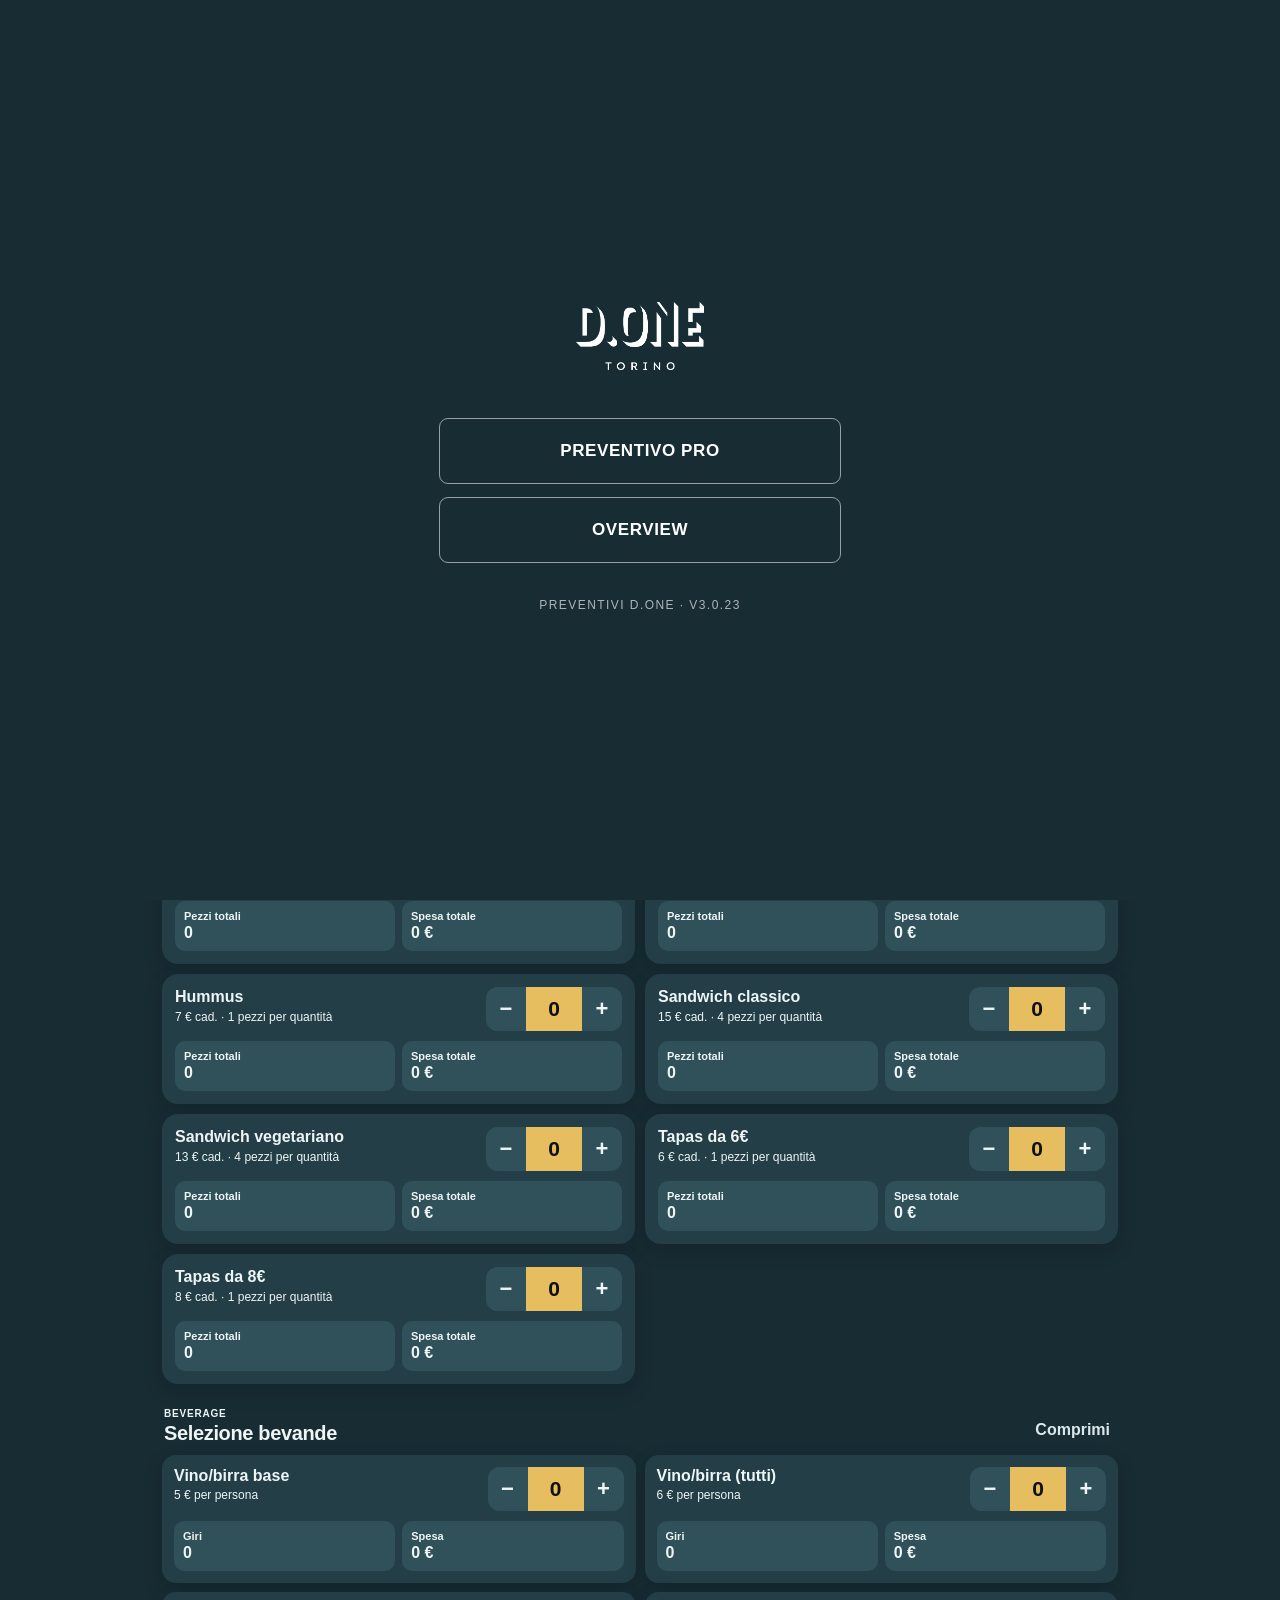
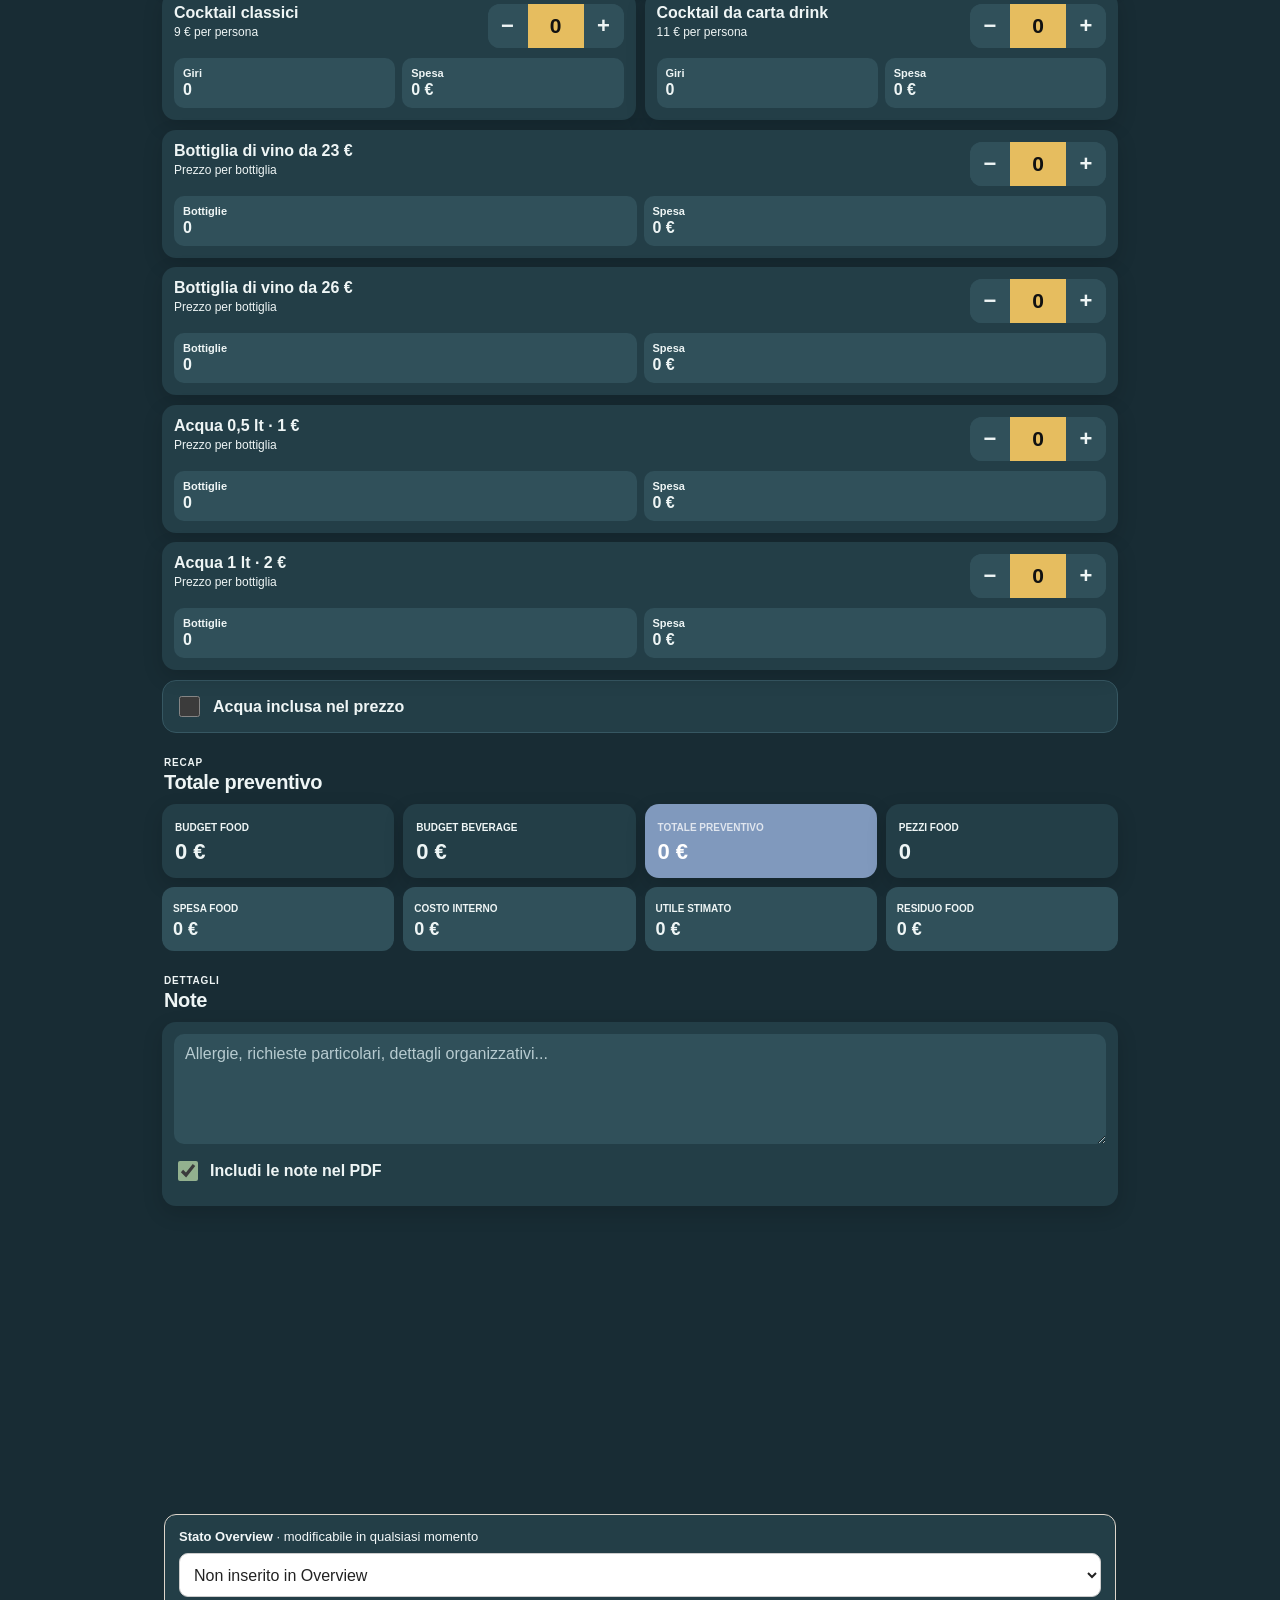
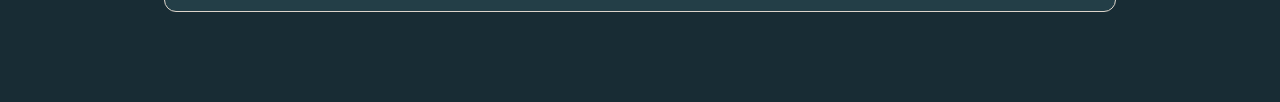
==== commit b10323b0: "Add files via upload" ====
--- a/index.html
+++ b/index.html
@@ -3,7 +3,7 @@
 <head>
   <meta charset="utf-8">
   <meta name="viewport" content="width=device-width, initial-scale=1, maximum-scale=1, user-scalable=no, viewport-fit=cover">
-  <meta name="theme-color" content="#efe7d8">
+  <meta name="theme-color" content="#182c34">
   <meta name="apple-mobile-web-app-capable" content="yes">
   <meta name="apple-mobile-web-app-status-bar-style" content="default">
   <meta name="apple-mobile-web-app-title" content="Preventivi D.ONE">
@@ -883,7 +883,7 @@
 }
 
 
-/* v3.0.19 Overview */
+/* v3.0.20 Overview */
 .recall-sheet{max-height:calc(100dvh - 35px);overflow-y:auto;-webkit-overflow-scrolling:touch}
 .overview-choice{background:#dce8ec!important;color:#162c36!important}
 #overviewPanel{padding-bottom:110px}
@@ -918,6 +918,7 @@
 .ov-proposal-actions select{min-width:150px;max-width:100%;padding:8px;border:1px solid #d9d2c9;border-radius:9px;background:white;font-size:12px}
 .ov-open{border:0;background:#242424;color:white;padding:9px 13px;border-radius:9px;font-weight:750}
 .ov-empty{color:#777;padding:20px;text-align:center;background:#f2eee8;border-radius:12px}
+.overview-current-card{margin:12px 14px 90px;padding:14px;border:1px solid #ddd5cb;border-radius:12px;background:#f7f3ee;display:grid;gap:9px}.overview-current-card label{font-size:13px}.overview-current-card select{width:100%;min-height:44px;border-radius:9px;border:1px solid #ccc;padding:10px;background:#fff;color:#222}
 .overview-recall-actions{border-top:1px solid #e4ddd4;margin-top:14px;padding-top:14px;display:grid;gap:8px}
 .overview-recall-actions strong{font-size:15px}.overview-recall-actions p{font-size:12px;color:#777;margin:0 0 3px}
 .overview-recall-actions button{border:0;border-radius:10px;padding:12px;text-align:left;font-weight:800;background:#eee}
@@ -925,6 +926,301 @@
 .overview-recall-actions button[data-overview-status="approved"]{background:#d5f1df;color:#1c7044}
 .overview-recall-actions button[data-overview-status="tentative"]{background:#e5e6e8;color:#4e545a}
 @media(max-width:430px){.ov-day{min-height:57px;padding:5px 3px}.ov-number{font-size:12px}.overview-calendar{gap:4px}}
+
+/* v3.0.22 — Home piatta e Overview ad alta leggibilità */
+.mode-chooser{background:#182c34!important;padding:20px!important}
+.mode-card{background:transparent!important;box-shadow:none!important;border-radius:0!important;padding:12px 14px!important;width:min(430px,100%)!important}
+.mode-logo{width:128px!important;height:95px!important;margin:0 auto 34px!important;filter:brightness(0) invert(1)}
+.mode-kicker,.mode-card h2{display:none!important}
+.mode-choice{display:flex!important;align-items:center;justify-content:center;min-height:66px;margin-top:13px!important;padding:16px 20px!important;border:1px solid rgba(255,255,255,.55)!important;border-radius:9px!important;background:transparent!important;color:#fff!important;text-align:center!important;box-shadow:none!important}
+.mode-choice strong{font-size:17px!important;font-weight:750!important;letter-spacing:.035em;text-transform:uppercase}
+.mode-choice span{display:none!important}
+.mode-choice:active{background:rgba(255,255,255,.13)!important}
+.mode-version{color:rgba(255,255,255,.65);text-align:center;margin:35px 0 0;font-size:12px;letter-spacing:.12em}
+#overviewPanel{background:#f1f3f3;padding:14px 12px 110px!important}
+.overview-top h2{font-size:27px!important;letter-spacing:-.04em}
+.overview-monthbar{background:#18333b;border-radius:17px;padding:9px 10px;margin:14px 0!important;color:#fff}
+.overview-monthbar strong{font-size:21px!important;letter-spacing:.015em}
+.overview-monthbar button{background:rgba(255,255,255,.14)!important;color:#fff!important;border-radius:10px!important}
+.overview-legend{gap:8px 14px!important;font-weight:700;margin:12px 0 18px!important}
+.overview-legend .ov-dot{width:12px;height:12px}
+.overview-calendar{gap:5px!important}
+.ov-weekday{font-size:11px!important;color:#34434a!important}
+.ov-day{min-height:76px!important;border:1px solid #d8e1e2!important;border-radius:12px!important;padding:8px 5px!important;background:#fff!important;box-shadow:0 1px 2px rgba(0,0,0,.04)}
+.ov-day.empty{background:transparent!important;border:0!important;box-shadow:none!important}
+.ov-day.has-events{border:2px solid #8b9da1!important;background:#f9fcfc!important;box-shadow:0 3px 12px rgba(20,48,57,.10)}
+.ov-day.selected{outline:3px solid #172f38!important;outline-offset:1px}
+.ov-day .ov-number{font-size:15px!important}
+.ov-dots{gap:4px!important;min-height:16px}
+.ov-dots .ov-dot{width:14px!important;height:14px!important;border:2px solid white;box-shadow:0 0 0 1px rgba(0,0,0,.12)}
+.ov-more{font-size:10px!important}
+.ov-client{background:#fff!important;border:1px solid #d9e2e4!important;box-shadow:0 2px 9px rgba(0,0,0,.05)}
+.ov-day-title{font-size:20px!important}
+@media(max-width:430px){.ov-day{min-height:67px!important;padding:6px 3px!important}.ov-dots .ov-dot{width:12px!important;height:12px!important}.ov-day .ov-number{font-size:13px!important}}
+
+/* v3.0.22 — Palette petrolio, senza alterare colori semantici delle sezioni o PDF */
+:root{--bg:#182c34;--paper:#233e47;--ink:#eef5f5;--muted:#b5c7cc;--line:rgba(229,244,247,.13);--shadow:0 7px 20px rgba(0,0,0,.15)}
+html,body{background:#182c34;color:#eef5f5}
+.app-header,.sticky-recap{background:#182c34!important;border-color:rgba(255,255,255,.12)!important}
+.app-main{background:#182c34}
+.field,.notes-card,.archive-item,.history-item,.settings-item,.settings-sheet,.recall-sheet,.overview-current-card{background:#233e47!important;color:#f2f7f8}
+.field input,.field select,.notes-card textarea,.mini-field input,.mini-field select{color:#f2f7f8}
+.field input::placeholder,.notes-card textarea::placeholder{color:#b2c2c6}
+.qty-control,.stat-chip,.mini-field,.notes-card textarea,#customRecallDate{background:#30505a!important;color:#f4f8f8}
+.qty-control button,.qty-control span,.stat-chip{color:#f2f7f8}
+.tab{background:#2b4751;color:#d2e1e4}.tab.active{background:#e6f1f2;color:#182c34}
+.overview-back,.overview-monthbar button{background:#2b4751!important;color:#fff!important}
+#overviewPanel{background:#182c34!important}.overview-top h2,.overview-legend,.ov-day-title{color:#eef5f5}
+.ov-weekday{color:#d6e6e9!important}.ov-day{background:#23404a!important;color:#f3f9f9!important;border-color:#40606a!important}
+.ov-day.has-events{background:#2b4d57!important;border-color:#83a7b0!important}.ov-day.empty{background:transparent!important}
+.ov-day .ov-number{color:#f4f8f9}.ov-client{background:#233e47!important;color:#eef5f5;border-color:#45616a!important}
+.ov-proposal,.ov-proposal-meta{color:#e0ebed}.ov-empty{background:#24414a;color:#d8e5e8}
+.legacy-overview-section{margin:28px 0 20px;border-top:1px solid #49626b;padding-top:23px;color:#f2f7f8}
+.legacy-overview-heading{display:flex;justify-content:space-between;gap:12px;align-items:flex-start}
+.legacy-overview-heading h3{font-size:19px;line-height:1.15;margin:5px 0 8px}.legacy-overview-heading p{font-size:12px;line-height:1.5;color:#b8cbd0;margin:0}
+.legacy-eyebrow{font-size:10px;font-weight:800;letter-spacing:.13em;color:#9fc1ca}.legacy-overview-count{background:#385d69;border-radius:12px;padding:10px 14px;font-size:21px;font-weight:800}
+.legacy-overview-tools{display:flex;gap:8px;margin:18px 0}.legacy-overview-tools input{min-width:0;flex:1;background:#284650;border:1px solid #54717a;border-radius:10px;padding:11px;color:#fff}.legacy-overview-tools input::placeholder{color:#bacbd0}.legacy-overview-tools button{background:#d9e8ea;color:#1a343d;border-radius:10px;padding:10px 13px;font-weight:800}
+.legacy-date-group{margin-bottom:16px;border:1px solid #44616b;border-radius:13px;overflow:hidden}.legacy-date-title{background:#2a4b56;padding:11px 12px;font-weight:800;display:flex;justify-content:space-between;gap:8px}.legacy-date-title span{font-weight:500;color:#c0d3d8;font-size:12px}
+.legacy-quote{display:flex;justify-content:space-between;gap:10px;align-items:center;padding:12px;border-top:1px solid #3d5b65}.legacy-quote-info{display:flex;flex-direction:column;gap:5px;min-width:0}.legacy-quote-info strong{font-size:14px}.legacy-quote-info span{font-size:12px;color:#c5d6da}.legacy-quote-actions{display:flex;flex-direction:column;gap:7px;min-width:145px}.legacy-quote-actions button,.legacy-quote-actions select{border-radius:8px;padding:8px;font-size:12px}.legacy-quote-actions button{background:#406674;color:#fff}.legacy-quote-actions select{background:#e6f0f1;color:#1a343d;max-width:175px}.legacy-empty{padding:18px;border:1px dashed #54727b;border-radius:12px;color:#c6d8dd;font-size:13px}
+@media(max-width:390px){.legacy-quote{flex-wrap:wrap}.legacy-quote-actions{width:100%;flex-direction:row}.legacy-quote-actions select{flex:1}}
+@media print{:root{--bg:#efe7d8;--paper:#fffaf2;--ink:#242424;--muted:#756f66}html,body{background:#fff!important;color:#242424!important}}
+
+/* v3.0.23 — contrasto coerente sui fondi petrolio, colori semantici invariati */
+.app-main,.app-main .section-head,.app-main .section-head h2,.app-main .section-head .kicker,
+.app-main .product-card,.app-main .beverage-option,.app-main .summary-card:not(.highlight),
+.app-main .archive-item,.app-main .history-item,.app-main .settings-card,
+.app-main .settings-item,.app-main .settings-sheet,.app-main .recall-sheet,
+.app-main .notes-card,.app-main .empty-state,.app-main .overview-current-card,
+.app-main .archive-meta,.app-main .history-meta,.app-main .product-meta,.app-main .beverage-meta,
+.app-main .summary-card:not(.highlight) span,.app-main .mini-field span,
+.app-main .field:not(.accent-teal):not(.accent-orange):not(.accent-pink) span,
+.app-main .stat-chip,.app-main .stat-chip strong,
+.app-main .internal-summary article,.app-main .internal-summary span,
+.app-main .internal-summary strong {color:#eef5f5!important}
+.app-main .product-card,.app-main .beverage-option,.app-main .summary-card:not(.highlight),
+.app-main .settings-card,.app-main .empty-state,.app-main .internal-summary article{
+ background:#233e47!important;
+}
+.app-main .archive-toolbar input,.app-main .settings-grid input,
+.app-main .notes-card textarea,.app-main .mini-field input,
+.app-main .mini-field select,.app-main .field input,.app-main .field select,
+.app-main .overview-current-card select,.app-main .overview-current-card label{
+ color:#eef5f5!important;
+}
+.app-main input::placeholder,.app-main textarea::placeholder{color:#b7cbd0!important;opacity:1}
+.app-main .mini-field,.app-main .stat-chip{background:#30505a!important}
+.app-main .text-button{color:#d9e8ea!important}
+.app-main .ov-client,.app-main .ov-client strong,.app-main .ov-client span,
+.app-main .ov-proposal,.app-main .ov-proposal-meta,.app-main .ov-empty,
+.app-main .ov-day-title,.app-main .overview-legend,
+.app-main .legacy-overview-section,.app-main .legacy-quote-info{color:#eef5f5!important}
+/* Sui pulsanti gialli e sui contatori gialli il testo deve essere nero. */
+.qty-control input,.beverage-option .qty-control input,
+.archive-toolbar span,.duplicate-btn,.btn-warm,.import-setting,
+.recap-food,.recap-food span,.recap-food strong{
+ color:#111!important;
+}
+/* Mantieni neri i simboli +/- se su fondo giallo, altrimenti chiari sul petrolio. */
+.qty-control button{color:#eef5f5!important}
+/* I riquadri colorati mantengono il contrasto originario, non vengono scuriti. */
+.app-main .field.accent-teal,.app-main .field.accent-orange,.app-main .field.accent-pink{color:#111!important}
+.app-main .field.accent-teal input,.app-main .field.accent-orange input,.app-main .field.accent-pink input,
+.app-main .field.accent-teal select,.app-main .field.accent-orange select,.app-main .field.accent-pink select{color:#111!important}
+.app-main .field.accent-teal span,.app-main .field.accent-orange span,.app-main .field.accent-pink span{color:#333!important}
+@media print{
+ /* Nessuna modifica al layout PDF originale. */
+ .app-main .product-card,.app-main .beverage-option,.app-main .summary-card:not(.highlight){color:#242424!important}
+}
+
+/* v3.0.24 — correzione globale contrasto / rimozione beige UI.
+   Solo interfaccia: il documento PDF interno non viene modificato. */
+:root{color-scheme:dark}
+/* Titoli, valori ed etichette su superfici petrolio */
+.app-main .field:not(.accent-teal):not(.accent-orange):not(.accent-pink),
+.app-main .field:not(.accent-teal):not(.accent-orange):not(.accent-pink) span,
+.app-main .field:not(.accent-teal):not(.accent-orange):not(.accent-pink) input,
+.app-main .field:not(.accent-teal):not(.accent-orange):not(.accent-pink) select,
+.app-main .field:not(.accent-teal):not(.accent-orange):not(.accent-pink) strong,
+.app-main .request-reason-field,.app-main .request-reason-field>span,
+.app-main .wine-bottle-card,.app-main .wine-bottle-name,
+.app-main .wine-bottle-meta,.app-main .wine-bottle-total{
+ color:#eef5f5!important;
+}
+.app-main .field:not(.accent-teal):not(.accent-orange):not(.accent-pink) span,
+.app-main .request-reason-field>span{color:#d5e5e9!important}
+/* I campi numerici iniziali ereditavano un colore nero dalle regole vecchie */
+.app-main .field:not(.accent-teal):not(.accent-orange):not(.accent-pink) input[type=number],
+.app-main .field:not(.accent-teal):not(.accent-orange):not(.accent-pink) input[type=text]{
+ -webkit-text-fill-color:#eef5f5!important;
+}
+/* Quantità: fondo petrolio per meno e più, giallo solo al centro */
+.qty-control,.beverage-option .qty-control{
+ background:#30505a!important;
+}
+.qty-control button,.beverage-option .qty-control button{
+ background:#30505a!important;color:#f4f9fa!important;
+ -webkit-text-fill-color:#f4f9fa!important;
+}
+.qty-control input,.beverage-option .qty-control input{
+ background:var(--mustard)!important;color:#111!important;
+ -webkit-text-fill-color:#111!important;
+}
+/* Riepiloghi sotto le selezioni e campi ancora beige */
+.app-main .wine-bottle-chip,.app-main .wine-bottle-chip strong,
+.app-main .stat-chip,.app-main .stat-chip strong,
+.app-main .mini-field,.app-main .mini-field span,
+.app-main .other-reason-wrap,.app-main .favorite-note-box,
+.app-main .favorite-note-label,.app-main .favorite-note-box textarea{
+ color:#eef5f5!important;
+}
+.app-main .wine-bottle-chip,.app-main .stat-chip,.app-main .mini-field,
+.app-main .other-reason-wrap,.app-main .favorite-note-box,
+.app-main .internal-summary article,
+.app-main .notes-card textarea,.app-main #customRecallWrap{
+ background:#30505a!important;
+}
+.app-main .wine-bottle-chip strong,.app-main .other-reason-wrap input,
+.app-main .favorite-note-box textarea{color:#fff!important;-webkit-text-fill-color:#fff!important}
+.app-main .reason-option:not(:has(input:checked)){
+ background:#30505a!important;color:#eef5f5!important;
+}
+.app-main .reason-option:has(input:checked){background:var(--mustard)!important;color:#111!important}
+.app-main .request-reason-field,.app-main .wine-bottle-card{
+ background:#233e47!important;
+}
+/* Barra azioni: rimuovi la fascia beige; preserva i colori dei pulsanti */
+.bottom-actions{
+ background:#182c34!important;border-top:1px solid rgba(229,244,247,.17)!important;
+}
+.bottom-actions .btn-muted{background:#30505a!important;color:#eef5f5!important}
+.bottom-actions .btn-primary{color:#111!important}
+.bottom-actions .btn-success,.bottom-actions .btn-warm{color:#111!important}
+.bottom-actions .btn-dark{background:#30505a!important;color:#eef5f5!important}
+/* Le altre superfici neutrali diventano petrolio */
+.app-main .archive-toolbar input,.app-main .settings-action,
+.app-main .settings-card,.app-main .archive-item,.app-main .history-item,
+.app-main .notes-card,.app-main .summary-card:not(.highlight){
+ background:#233e47!important;color:#eef5f5!important;
+}
+.app-main .archive-toolbar input,.app-main .settings-action{
+ -webkit-text-fill-color:#eef5f5!important;
+}
+/* Non alterare il PDF stampato, che usa stili propri */
+@media print{:root{color-scheme:light}}
+
+
+/* v3.0.25 — revisione mirata basata sui componenti REALI del DOM.
+   Non modifica la stampa o la generazione PDF. */
+/* I due campi iniziali hanno accent-teal/orange come classi, ma nella palette
+   petrolio sono diventati scuri: forzare il contrasto anche per quelle classi. */
+.app-main .form-grid .field.people,
+.app-main .form-grid .field.pp,
+.app-main .form-grid .field.accent-teal,
+.app-main .form-grid .field.accent-orange,
+.app-main .form-grid .field.accent-pink{
+ background:#233e47!important;color:#eef5f5!important;
+}
+.app-main .form-grid .field.people span,
+.app-main .form-grid .field.pp span,
+.app-main .form-grid .field.accent-teal span,
+.app-main .form-grid .field.accent-orange span,
+.app-main .form-grid .field.accent-pink span{
+ color:#d5e5e9!important;
+}
+.app-main .form-grid .field.people input,
+.app-main .form-grid .field.pp input,
+.app-main .form-grid .field.accent-teal input,
+.app-main .form-grid .field.accent-orange input,
+.app-main .form-grid .field.accent-pink input,
+.app-main .form-grid .field.accent-pink select{
+ color:#eef5f5!important;-webkit-text-fill-color:#eef5f5!important;
+}
+/* La classe effettiva dei riquadri beige delle bevande è beverage-chip,
+   NON stat-chip: applicare sfondo e testo a quella classe. */
+.app-main .beverage-chip,
+.app-main .beverage-chip strong,
+.app-main .wine-bottle-chip,
+.app-main .wine-bottle-chip strong,
+.app-main .stat-chip,
+.app-main .stat-chip strong,
+.app-main .mini-field,
+.app-main .mini-field span,
+.app-main .mini-field input{
+ color:#eef5f5!important;-webkit-text-fill-color:#eef5f5!important;
+}
+.app-main .beverage-chip,
+.app-main .wine-bottle-chip,
+.app-main .stat-chip,
+.app-main .mini-field,
+.app-main .other-reason-wrap,
+.app-main .reason-dropdown-btn,
+.app-main .reason-option:not(:has(input:checked)){
+ background:#30505a!important;color:#eef5f5!important;
+}
+.app-main .reason-option:has(input:checked){background:#e6bd5f!important;color:#111!important}
+.app-main .reason-dropdown-btn,
+.app-main .reason-dropdown-btn span{color:#eef5f5!important}
+/* Tutti i contatori usano qty-control: niente beige sui due pulsanti laterali. */
+.app-main .qty-control,
+.app-main .qty-control button,
+.app-main .beverage-option .qty-control,
+.app-main .beverage-option .qty-control button,
+.app-main .wine-bottle-card .qty-control button{
+ background:#30505a!important;color:#eef5f5!important;
+ -webkit-text-fill-color:#eef5f5!important;
+}
+.app-main .qty-control input,
+.app-main .beverage-option .qty-control input{
+ background:#e6bd5f!important;color:#111!important;-webkit-text-fill-color:#111!important;
+}
+/* La barra azioni è fuori da app-main: applicare direttamente al footer. */
+footer.bottom-actions{background:#182c34!important;border-top:1px solid #44616b!important}
+footer.bottom-actions #newQuoteBtn{background:#30505a!important;color:#eef5f5!important;-webkit-text-fill-color:#eef5f5!important}
+footer.bottom-actions #resetBtn{background:#30505a!important;color:#eef5f5!important;-webkit-text-fill-color:#eef5f5!important}
+footer.bottom-actions #pdfBtn,
+footer.bottom-actions #saveQuoteBtn,
+footer.bottom-actions #duplicateCurrentBtn{color:#111!important;-webkit-text-fill-color:#111!important}
+/* I campi neutri rimangono petrolio, le sezioni colorate non vengono alterate. */
+.app-main .request-reason-field,.app-main .notes-card,.app-main .wine-bottle-card,
+.app-main .product-card,.app-main .beverage-option{background:#233e47!important}
+.app-main .other-reason-wrap input{color:#eef5f5!important;-webkit-text-fill-color:#eef5f5!important}
+
+
+/* v3.0.26 — correzione mirata Preferenza posto e Acqua inclusa */
+.app-main label.field.accent-pink.place-wide{
+  background:#233e47!important;
+  color:#eef5f5!important;
+  border:1px solid #365762!important;
+}
+.app-main label.field.accent-pink.place-wide > span{
+  color:#d9e8ea!important;
+  -webkit-text-fill-color:#d9e8ea!important;
+}
+.app-main label.field.accent-pink.place-wide select#placePreference{
+  background:#233e47!important;
+  color:#eef5f5!important;
+  -webkit-text-fill-color:#eef5f5!important;
+  color-scheme:dark;
+}
+.app-main label.water-included-toggle{
+  background:#233e47!important;
+  color:#eef5f5!important;
+  border:1px solid #365762!important;
+}
+.app-main label.water-included-toggle span{
+  color:#eef5f5!important;
+  -webkit-text-fill-color:#eef5f5!important;
+}
+.app-main label.water-included-toggle input[type=checkbox]{
+  accent-color:#92b59a;
+}
+
+
+/* v3.0.27 — Presenze giornaliere nell'Overview */
+.ov-day .ov-people{display:block;align-self:flex-start;background:#d9e8ea;color:#132e38;border-radius:7px;padding:3px 6px;font-size:14px;font-weight:900;line-height:1.1;white-space:nowrap;font-variant-numeric:tabular-nums}
+.ov-day .ov-people span{font-size:9px;font-weight:800}
+@media(max-width:430px){.ov-day .ov-people{font-size:12px;padding:3px 4px}.ov-day .ov-people span{font-size:8px}}
+
 </style>
   <title>Preventivi D.ONE</title>
 </head>
@@ -935,10 +1231,6 @@
     <img id="modeLogo" class="mode-logo" alt="D.ONE Torino">
     <span class="mode-kicker">Come vuoi usare l’app?</span>
     <h2>Scegli la modalità</h2>
-    <button id="meetingModeBtn" class="mode-choice meeting-choice" type="button">
-      <strong>Modalità riunione</strong>
-      <span>Interfaccia essenziale, comandi grandi e nessun dato interno visibile.</span>
-    </button>
     <button id="proModeBtn" class="mode-choice pro-choice" type="button">
       <strong>Preventivo Pro</strong>
       <span>Archivio, storico, impostazioni, backup e controllo completo.</span>
@@ -947,6 +1239,7 @@
       <strong>Overview</strong>
       <span>Calendario mensile, richieste e conferme degli eventi.</span>
     </button>
+    <p class="mode-version">PREVENTIVI D.ONE · V3.0.23</p>
   </div>
 </div>
 
@@ -960,7 +1253,7 @@
         <img src="[data-uri]" alt="D.ONE Torino" class="brand-logo">
         <div>
           <h1>Preventivi D.ONE</h1>
-          <p>Food & beverage planner · v3.0.19 OVERVIEW</p>
+          <p>Food & beverage planner · v3.0.26 COLORI FIX</p>
         </div>
       </div>
       <div class="header-tools"><span id="saveState" class="save-state visually-hidden">Salvato</span><button id="modeSwitchBtn" class="mode-switch-btn" type="button">Modalità</button>
@@ -970,7 +1263,7 @@
     <nav class="top-tabs" aria-label="Sezioni">
       <button class="tab active" data-panel="quotePanel">Preventivo</button>
       <button class="tab" data-panel="archivePanel">Archivio</button>
-      <button class="tab" data-panel="historyPanel">Storico</button>
+      <button class="tab" data-panel="overviewPanel">Overview</button>
       <button class="tab" data-panel="settingsPanel">Impostazioni</button>
     </nav>
   </header>
@@ -1139,6 +1432,11 @@
       <div class="overview-legend"><span><i class="ov-dot pending"></i>Da approvare</span><span><i class="ov-dot approved"></i>Approvato</span><span><i class="ov-dot tentative"></i>Data non confermata</span></div>
       <div class="overview-calendar" id="overviewCalendar"></div>
       <div class="overview-day-detail" id="overviewDayDetail"></div>
+      <section class="legacy-overview-section" id="legacyOverviewSection">
+        <div class="legacy-overview-heading"><div><span class="legacy-eyebrow">ARCHIVIO ESISTENTE</span><h3>Preventivi futuri da classificare</h3><p>Assegna uno stato ai preventivi importati dai backup o salvati prima dell’Overview. Nessuna modifica ai dati del preventivo.</p></div><span id="legacyOverviewCount" class="legacy-overview-count">0</span></div>
+        <div class="legacy-overview-tools"><input id="legacyOverviewSearch" type="search" placeholder="Cerca cliente o data…" aria-label="Cerca preventivi futuri"><button id="legacyOverviewRefresh" type="button">Aggiorna</button></div>
+        <div id="legacyOverviewList" class="legacy-overview-list"></div>
+      </section>
     </section>
 
     <section id="archivePanel" class="panel">
@@ -1181,6 +1479,7 @@
       <h2 id="settingsTitle">Impostazioni</h2>
       <button id="closeSettingsBtn" class="settings-close" type="button" aria-label="Chiudi">×</button>
     </div>
+    <button type="button" class="settings-action" id="openHistorySettingsBtn"><span>Storico modifiche</span><small>Consulta le versioni, le modifiche e i preventivi eliminati</small></button>
     <button type="button" class="settings-action export-setting" id="exportArchiveBtn">
       <span>Esporta backup</span>
       <small>Scarica archivio, storico e configurazioni</small>
@@ -1195,7 +1494,7 @@
     </button>
     <div class="settings-version">
       <span>Versione dell’app</span>
-      <strong>3.0.19</strong>
+      <strong>3.0.22</strong>
     </div>
     <input id="importArchiveInput" type="file" accept=".json,application/json">
     <input id="mergeArchiveInput" type="file" accept=".json,application/json" class="visually-hidden">
@@ -1230,6 +1529,20 @@
   </div>
 </div>
 
+<div id="overviewPromptModal" class="recall-modal hidden" aria-hidden="true">
+  <div class="recall-backdrop"></div>
+  <div class="recall-sheet">
+    <h2>Aggiungi a Overview</h2>
+    <p>Come vuoi classificare questo preventivo? Potrai modificare lo stato anche in seguito.</p>
+    <div class="overview-recall-actions" style="border-top:0;margin-top:0;padding-top:0">
+      <button type="button" data-overview-prompt="pending">🟠 Preventivo da approvare</button>
+      <button type="button" data-overview-prompt="approved">🟢 Preventivo approvato</button>
+      <button type="button" data-overview-prompt="tentative">⚪ Data non confermata</button>
+    </div>
+    <button type="button" id="overviewPromptSkip" class="recall-close">Non aggiungere adesso</button>
+  </div>
+</div>
+
 <div id="startupRecallModal" class="recall-modal hidden" aria-hidden="true">
   <div class="recall-backdrop"></div>
   <div class="recall-sheet">
@@ -1277,6 +1590,15 @@
   <div class="print-footer">La proposta può essere modificata in base alle esigenze e alle disponibilità.</div>
 </section>
 
+  <div class="overview-current-card" id="overviewCurrentCard">
+    <label for="overviewCurrentSelect"><strong>Stato Overview</strong> · modificabile in qualsiasi momento</label>
+    <select id="overviewCurrentSelect" aria-label="Stato Overview del preventivo">
+      <option value="">Non inserito in Overview</option>
+      <option value="pending">🟠 Preventivo da approvare</option>
+      <option value="approved">🟢 Preventivo approvato</option>
+      <option value="tentative">⚪ Data non confermata</option>
+    </select>
+  </div>
   <footer class="bottom-actions">
     <button id="resetBtn" class="btn btn-muted">Azzera quantità</button>
     <button id="pdfBtn" class="btn btn-primary" style="color:#111">Crea PDF</button>
@@ -1354,7 +1676,6 @@
   const brandLogo=document.querySelector(".brand-logo");
   if(brandLogo)$("modeLogo").src=brandLogo.src;
 
-  $("meetingModeBtn").addEventListener("click",()=>setAppMode("meeting"));
   $("proModeBtn").addEventListener("click",()=>setAppMode("pro"));
   $("overviewHomeBtn").addEventListener("click",()=>{setAppMode("pro");openOverview()});
   $("modeSwitchBtn").addEventListener("click",showModeChooser);
@@ -1578,7 +1899,7 @@
   wineBottles=structuredClone(q.wineBottles||DEFAULT_WINE_BOTTLES);
   waters=structuredClone(q.waters||DEFAULT_WATERS);
   $("waterIncluded").checked=!!q.waterIncluded;
-  renderSettings();renderWineBottles();renderWaters();calculate();switchPanel("quotePanel");window.scrollTo({top:0,behavior:"smooth"});
+  renderSettings();renderWineBottles();renderWaters();calculate();syncOverviewCurrentSelect();switchPanel("quotePanel");window.scrollTo({top:0,behavior:"smooth"});
 }
 function saveCurrentState(){
   setSaved("Salvataggio…");
@@ -1598,7 +1919,7 @@
   const q=collectQuote();currentQuoteId=q.id;
   const a=getArchive(),i=a.findIndex(x=>x.id===q.id);
   if(i>=0)a[i]=q;else a.unshift(q);
-  setArchive(a);addHistory(i>=0?"Modificato":"Creato",q);renderArchive();alert("Preventivo salvato.");
+  setArchive(a);addHistory(i>=0?"Modificato":"Creato",q);renderArchive();openOverviewPrompt(false);
 }
 function duplicateCurrent(){
   const q=collectQuote();q.id=uid();q.proposal=nextProposalName(q.proposal);q.savedAt=new Date().toISOString();currentQuoteId=q.id;
@@ -1777,6 +2098,7 @@
         <span class="favorite-note-label">Perché è tra i preferiti</span>
         <textarea placeholder="Scrivi il motivo..." oninput="updateFavoriteReason('${q.id}',this.value)">${esc(q.favoriteReason||"")}</textarea>
       </div>
+      <div class="archive-overview-status" style="margin:8px 0"><label style="display:block;font-size:12px;margin-bottom:5px">Stato Overview</label><select aria-label="Stato Overview" data-archive-overview="${esc(q.id)}" style="width:100%;padding:9px;border:1px solid #ddd;border-radius:8px"><option value="" ${!q.overviewStatus?"selected":""}>Non inserito</option>${Object.entries(OVERVIEW_STATES).map(([value,label])=>`<option value="${value}" ${q.overviewStatus===value?"selected":""}>${label}</option>`).join("")}</select></div>
       <div class="archive-actions">
         <button class="mini-action open-btn" onclick="openQuote('${q.id}')">Apri</button>
         <button class="mini-action duplicate-btn" onclick="duplicateById('${q.id}')">Duplica</button>
@@ -1785,6 +2107,12 @@
       </div>
     </article>`).join(""):`<div class="empty-state">Nessun preventivo trovato.</div>`;
 }
+document.addEventListener("change",event=>{
+  const select=event.target.closest("[data-archive-overview]");if(!select)return;
+  const id=select.dataset.archiveOverview;
+  if(select.value)setOverviewStatus(id,select.value);
+  else {const a=getArchive(),q=a.find(x=>x.id===id);if(q){q.overviewStatus=null;setArchive(a);if(currentQuoteId===id){window.currentOverviewStatus=null;syncOverviewCurrentSelect()}renderArchive();renderOverview()}}
+});
 function renderHistory(){
   const list=getHistory();
   $("historyList").innerHTML=list.length?list.map(i=>`
@@ -1795,8 +2123,22 @@
     </article>`).join(""):`<div class="empty-state">Nessuna modifica registrata.</div>`;
 }
 const OVERVIEW_STATES={pending:"Preventivo da approvare",approved:"Preventivo approvato",tentative:"Data non confermata"};
-function openOverview(){overviewMonth=new Date(new Date().getFullYear(),new Date().getMonth(),1);overviewSelectedDate=null;switchPanel("overviewPanel")}
+function openOverview(){overviewMonth=new Date(new Date().getFullYear(),new Date().getMonth(),1);overviewSelectedDate=null;switchPanel("overviewPanel");renderOverview()}
 function dateKey(y,m,d){return `${y}-${String(m+1).padStart(2,"0")}-${String(d).padStart(2,"0")}`}
+// Conteggio presenze: una sola volta per cliente nella stessa data, anche con più proposte.
+// In caso di quantità differenti tra le proposte, si usa la più alta come stima prudente.
+function overviewPeopleTotal(quotes){
+  const clients=new Map();
+  quotes.forEach(q=>{
+    const name=String(q.client||"").trim().toLocaleLowerCase("it-IT").replace(/\s+/g," ");
+    const phone=String(q.phone||"").replace(/\D/g,"");
+    // Nome uguale = stesso cliente; senza nome, usa il telefono o l'ID per non fondere sconosciuti.
+    const key=name&&name!=="cliente senza nome"?"name:"+name:(phone.length>=7?"phone:"+phone:"id:"+q.id);
+    const n=Math.max(0,Number(q.people)||0);
+    clients.set(key,Math.max(clients.get(key)||0,n));
+  });
+  return [...clients.values()].reduce((a,b)=>a+b,0);
+}
 function renderOverview(){
   const y=overviewMonth.getFullYear(),m=overviewMonth.getMonth(),archive=getArchive();
   $("overviewMonthTitle").textContent=overviewMonth.toLocaleDateString("it-IT",{month:"long",year:"numeric"});
@@ -1808,11 +2150,13 @@
   for(let day=1;day<=new Date(y,m+1,0).getDate();day++){
     const key=dateKey(y,m,day),quotes=archive.filter(q=>q.date===key&&OVERVIEW_STATES[q.overviewStatus]);
     const dots=quotes.slice(0,7).map(q=>`<i class="ov-dot ${q.overviewStatus}"></i>`).join("");
-    html+=`<button type="button" class="ov-day ${key===overviewSelectedDate?"selected":""} ${key===todayKey?"today":""}" data-date="${key}"><span class="ov-number">${day}</span><span class="ov-dots">${dots}${quotes.length>7?`<span class="ov-more">+${quotes.length-7}</span>`:""}</span></button>`;
+    const people=overviewPeopleTotal(quotes);
+    html+=`<button type="button" class="ov-day ${key===overviewSelectedDate?"selected":""} ${key===todayKey?"today":""} ${quotes.length?"has-events":""}" data-date="${key}"><span class="ov-number">${day}</span>${quotes.length?`<span class="ov-people" aria-label="${people} persone previste">${people} <span>pers.</span></span>`:""}<span class="ov-dots">${dots}${quotes.length>7?`<span class="ov-more">+${quotes.length-7}</span>`:""}</span></button>`;
   }
   $("overviewCalendar").innerHTML=html;
   $("overviewCalendar").querySelectorAll("[data-date]").forEach(btn=>btn.addEventListener("click",()=>{overviewSelectedDate=btn.dataset.date;renderOverview()}));
   renderOverviewDay();
+  renderLegacyOverview();
 }
 function renderOverviewDay(){
   const el=$("overviewDayDetail");
@@ -1826,7 +2170,8 @@
     if(!groups.has(key))groups.set(key,[]);
     groups.get(key).push(q);
   });
-  let html=`<div class="ov-day-title">${fmtDate(overviewSelectedDate)} · ${quotes.length} ${quotes.length===1?"preventivo":"preventivi"}</div>`;
+  const totalPeople=overviewPeopleTotal(quotes);
+  let html=`<div class="ov-day-title">${fmtDate(overviewSelectedDate)} · ${quotes.length} ${quotes.length===1?"preventivo":"preventivi"}${quotes.length?` · ${totalPeople} persone previste`:""}</div>`;
   if(!quotes.length)html+='<div class="ov-empty">Nessun preventivo associato a questa data.</div>';
   for(const group of groups.values()){
     group.sort((a,b)=>(a.time||"").localeCompare(b.time||"")||(a.proposal||"").localeCompare(b.proposal||""));
@@ -1841,12 +2186,53 @@
   el.querySelectorAll("[data-open-id]").forEach(b=>b.addEventListener("click",()=>openQuote(b.dataset.openId)));
   el.querySelectorAll("[data-status-id]").forEach(b=>b.addEventListener("change",()=>setOverviewStatus(b.dataset.statusId,b.value)));
 }
+function renderLegacyOverview(){
+  const listEl=$("legacyOverviewList");if(!listEl)return;
+  const today=new Date(),todayKey=dateKey(today.getFullYear(),today.getMonth(),today.getDate());
+  const term=($("legacyOverviewSearch")?.value||"").trim().toLocaleLowerCase("it-IT");
+  const pending=getArchive().filter(q=>q.date&&q.date>=todayKey&&!OVERVIEW_STATES[q.overviewStatus]&&[q.client,q.date,q.phone,q.proposal].join(" ").toLocaleLowerCase("it-IT").includes(term))
+    .sort((a,b)=>(a.date||"").localeCompare(b.date||"")||(a.time||"").localeCompare(b.time||""));
+  const all=getArchive().filter(q=>q.date&&q.date>=todayKey&&!OVERVIEW_STATES[q.overviewStatus]);
+  $("legacyOverviewCount").textContent=String(all.length);
+  if(!pending.length){listEl.innerHTML=`<div class="legacy-empty">${all.length?"Nessun risultato per questa ricerca.":"Tutti i preventivi futuri hanno uno stato Overview."}</div>`;return}
+  const groups=new Map();
+  pending.forEach(q=>{const key=q.date;if(!groups.has(key))groups.set(key,[]);groups.get(key).push(q)});
+  listEl.innerHTML=[...groups].map(([date,quotes])=>`<div class="legacy-date-group"><div class="legacy-date-title">${fmtDate(date)} <span>${quotes.length} ${quotes.length===1?"preventivo":"preventivi"}</span></div>${quotes.map(q=>`<article class="legacy-quote"><div class="legacy-quote-info"><strong>${esc(q.client||"Cliente non indicato")}</strong><span>${esc(q.proposal||"PROPOSTA A")} · ${esc(q.time||"Ora da definire")} · ${Number(q.people)||0} persone</span></div><div class="legacy-quote-actions"><button type="button" data-legacy-open="${esc(q.id)}">Apri</button><select aria-label="Assegna stato Overview" data-legacy-status="${esc(q.id)}"><option value="">Assegna stato…</option>${Object.entries(OVERVIEW_STATES).map(([key,label])=>`<option value="${key}">${label}</option>`).join("")}</select></div></article>`).join("")}</div>`).join("");
+  listEl.querySelectorAll("[data-legacy-open]").forEach(b=>b.addEventListener("click",()=>openQuote(b.dataset.legacyOpen)));
+  listEl.querySelectorAll("[data-legacy-status]").forEach(sel=>sel.addEventListener("change",()=>{if(sel.value)setOverviewStatus(sel.dataset.legacyStatus,sel.value)}));
+}
 function setOverviewStatus(id,status){
   if(!OVERVIEW_STATES[status])return;
   const archive=getArchive(),q=archive.find(x=>x.id===id);if(!q)return;
   q.overviewStatus=status;setArchive(archive);
-  if(currentQuoteId===id)window.currentOverviewStatus=status;
+  if(currentQuoteId===id){window.currentOverviewStatus=status;syncOverviewCurrentSelect();saveCurrentState()}
   renderArchive();renderOverview();
+}
+let overviewPromptRecall=false;
+let overviewPromptAfter=null;
+function syncOverviewCurrentSelect(){const el=$("overviewCurrentSelect");if(el)el.value=window.currentOverviewStatus||""}
+function openOverviewPrompt(thenRecall){
+  overviewPromptRecall=!!thenRecall;
+  $("overviewPromptModal").classList.remove("hidden");
+}
+function closeOverviewPrompt(){ $("overviewPromptModal").classList.add("hidden") }
+function finishOverviewPrompt(status){
+  if(status){
+    if(!$("date").value){alert("Inserisci la data dell'evento prima di aggiungerlo a Overview.");return}
+    addCurrentToOverview(status);
+  }else closeOverviewPrompt();
+  if(overviewPromptRecall)openRecallModal();
+  overviewPromptRecall=false;
+  const after=overviewPromptAfter;overviewPromptAfter=null;if(typeof after==="function")after();
+}
+function changeCurrentOverviewStatus(status){
+  if(status&&!OVERVIEW_STATES[status])return;
+  if(status&&!$("date").value){alert("Inserisci prima la data dell'evento.");syncOverviewCurrentSelect();return}
+  window.currentOverviewStatus=status||null;
+  const id=ensureQuoteInArchive();
+  const a=getArchive(),q=a.find(x=>x.id===id);
+  if(q){q.overviewStatus=status||null;setArchive(a)}
+  renderArchive();renderOverview();saveCurrentState();
 }
 function addCurrentToOverview(status){
   if(!OVERVIEW_STATES[status])return;
@@ -1854,7 +2240,8 @@
   window.currentOverviewStatus=status;
   const id=ensureQuoteInArchive();setOverviewStatus(id,status);
   closeRecallModal();
-  alert("Preventivo aggiunto a Overview: "+OVERVIEW_STATES[status]);
+  closeOverviewPrompt();
+  syncOverviewCurrentSelect();
 }
 function switchPanel(id){
   document.querySelectorAll(".tab").forEach(x=>x.classList.toggle("active",x.dataset.panel===id));
@@ -1862,6 +2249,7 @@
   document.body.classList.toggle("panel-secondary",id!=="quotePanel");
   if(id==="archivePanel")renderArchive();
   if(id==="historyPanel")renderHistory();
+  if(id==="overviewPanel")renderOverview();
   if(id==="settingsPanel")renderSettings();
   if(id==="overviewPanel")renderOverview();
 }
@@ -2219,21 +2607,20 @@
   });
 
   let y=top-3*ch-2*4-14;
-  const sectionTitle=title=>{text(L,y,title.toUpperCase(),9,false,[.18,.18,.18]); y-=5; line(L,y,W-R,y,.55,[.55,.55,.55]); y-=12;};
+  const sectionTitle=title=>{text(L,y,title.toUpperCase(),10,true,[.18,.18,.18]); y-=5; line(L,y,W-R,y,.55,[.55,.55,.55]); y-=12;};
   const tableHeader=(a,b,c,d)=>{
-    text(L+2,y,a,5.6,true,[.38,.38,.38]); text(L+64,y,b,5.6,true,[.38,.38,.38]); text(W-R-150,y,c,5.6,true,[.38,.38,.38]); text(W-R,y,d,5.6,true,[.38,.38,.38],"right");
+    text(L+2,y,a,6.1,true,[.26,.26,.26]); text(L+66,y,b,6.1,true,[.26,.26,.26]); text(W-R-113,y,c,6.1,true,[.26,.26,.26],"right"); text(W-R,y,d,6.1,true,[.26,.26,.26],"right");
     y-=6; line(L,y,W-R,y,.45,[.55,.55,.55]); y-=8;
   };
   const tableRows=(rows)=>{
     for(const r of rows){
-      const nameLines=_pdfWrap(r.name,55).slice(0,2);
-      const rh=(nameLines.length>1&&r.sub)?38:((r.sub||nameLines.length>1)?29:20);
-      text(L+2,y,r.qty,7.2);
-      text(L+64,y,nameLines[0],7.2);
-      if(nameLines[1])text(L+64,y-8,nameLines[1],6.7);
-      if(r.sub)text(L+64,y-(nameLines.length>1?17:10),r.sub,5.8,false,[.35,.35,.35]);
-      text(W-R-150,y,r.unit,7.0);
-      text(W-R,y,r.total,7.2,false,[.12,.12,.12],"right");
+      const nameLines=_pdfWrap(r.name,42).slice(0,3);
+      const rh=20+(nameLines.length-1)*9+(r.sub?10:0);
+      text(L+2,y,r.qty,7.5,true);
+      nameLines.forEach((nameLine,i)=>text(L+66,y-i*9,nameLine,i?6.8:7.5,i===0));
+      if(r.sub)text(L+66,y-nameLines.length*9,r.sub,6.1,false,[.35,.35,.35]);
+      text(W-R-113,y,r.unit,7.1,true,[.12,.12,.12],"right");
+      text(W-R,y,r.total,7.6,true,[.12,.12,.12],"right");
       y-=rh-4; line(L,y,W-R,y,.35,[.82,.82,.82]); y-=7;
     }
   };
@@ -2332,12 +2719,25 @@
     }
   }
 
-  if(delivered)openRecallModal();
+  if(delivered)openOverviewPrompt(true);
 }
 
 function newQuote(){
   if(!confirm("Creare un nuovo preventivo?"))return;
-  currentQuoteId=null;window.currentOverviewStatus=null;window.currentFavorite=false;window.currentFavoriteReason="";window.currentRecallAt=null;window.currentRecallContacted=false;products=structuredClone(DEFAULT_PRODUCTS);beverages=structuredClone(DEFAULT_BEVERAGES);wineBottles=structuredClone(DEFAULT_WINE_BOTTLES);waters=structuredClone(DEFAULT_WATERS);
+  const hasContent=Boolean(($("client").value||"").trim()||$("date").value||products.some(p=>Number(p.qty)>0)||beverages.some(b=>Number(b.qty)>0)||waters.some(w=>Number(w.qty)>0));
+  if(hasContent){
+    const q=collectQuote();currentQuoteId=q.id;
+    const a=getArchive(),i=a.findIndex(x=>x.id===q.id);
+    if(i>=0)a[i]=q;else a.unshift(q);
+    setArchive(a);addHistory(i>=0?"Modificato":"Creato",q);renderArchive();
+    overviewPromptAfter=resetToNewQuote;
+    openOverviewPrompt(false);
+    return;
+  }
+  resetToNewQuote();
+}
+function resetToNewQuote(){
+  currentQuoteId=null;window.currentOverviewStatus=null;syncOverviewCurrentSelect();window.currentFavorite=false;window.currentFavoriteReason="";window.currentRecallAt=null;window.currentRecallContacted=false;products=structuredClone(DEFAULT_PRODUCTS);beverages=structuredClone(DEFAULT_BEVERAGES);wineBottles=structuredClone(DEFAULT_WINE_BOTTLES);waters=structuredClone(DEFAULT_WATERS);
   $("proposal").value="PROPOSTA A";$("client").value="";$("phone").value="";$("email").value="";$("date").value="";$("time").value="";$("people").value=0;$("perPerson").value=0;
   $("placePreference").value="Indifferente";$("notes").value="";$("publishNotes").checked=true;$("waterIncluded").checked=false;document.querySelectorAll(".reason-checkbox").forEach(cb=>cb.checked=false);$("otherReasonText").value="";$("otherReasonWrap").classList.add("hidden");$("reasonDropdownLabel").textContent="Seleziona uno o più motivi";$("reasonDropdownPanel").classList.add("hidden");$("weatherCard").classList.add("hidden");
   renderSettings();renderWineBottles();renderWaters();calculate();switchPanel("quotePanel");window.scrollTo({top:0,behavior:"smooth"});
@@ -2359,6 +2759,8 @@
 $("date").addEventListener("input",scheduleWeatherUpdate);
 $("time").addEventListener("input",scheduleWeatherUpdate);
 $("archiveSearch").addEventListener("input",renderArchive);
+$("legacyOverviewSearch").addEventListener("input",renderLegacyOverview);
+$("legacyOverviewRefresh").addEventListener("click",renderLegacyOverview);
 $("resetBtn").addEventListener("click",()=>{
   if(confirm("Azzerare tutte le quantità, il numero di persone e il budget?")){
     products.forEach(p=>p.qty=0);
@@ -2394,6 +2796,9 @@
 $("customRecallBtn").addEventListener("click",()=>$("customRecallWrap").classList.toggle("hidden"));
 $("saveCustomRecallBtn").addEventListener("click",saveCustomRecall);
 $("closeRecallBtn").addEventListener("click",closeRecallModal);
+$("overviewCurrentSelect").addEventListener("change",e=>changeCurrentOverviewStatus(e.target.value));
+document.querySelectorAll("[data-overview-prompt]").forEach(btn=>btn.addEventListener("click",()=>finishOverviewPrompt(btn.dataset.overviewPrompt)));
+$("overviewPromptSkip").addEventListener("click",()=>finishOverviewPrompt(null));
 document.querySelectorAll("[data-overview-status]").forEach(btn=>btn.addEventListener("click",()=>addCurrentToOverview(btn.dataset.overviewStatus)));
 $("overviewPrev").addEventListener("click",()=>{overviewMonth=new Date(overviewMonth.getFullYear(),overviewMonth.getMonth()-1,1);overviewSelectedDate=null;renderOverview()});
 $("overviewNext").addEventListener("click",()=>{overviewMonth=new Date(overviewMonth.getFullYear(),overviewMonth.getMonth()+1,1);overviewSelectedDate=null;renderOverview()});
@@ -2403,6 +2808,7 @@
 $("settingsBtn").addEventListener("click",openSettings);
 $("closeSettingsBtn").addEventListener("click",closeSettings);
 $("settingsBackdrop").addEventListener("click",closeSettings);
+$("openHistorySettingsBtn").addEventListener("click",()=>{closeSettings();switchPanel("historyPanel")});
 $("exportArchiveBtn").addEventListener("click",exportArchiveBackup);
 $("importArchiveBtn").addEventListener("click",()=>$("importArchiveInput").click());
 $("importArchiveInput").addEventListener("change",event=>{
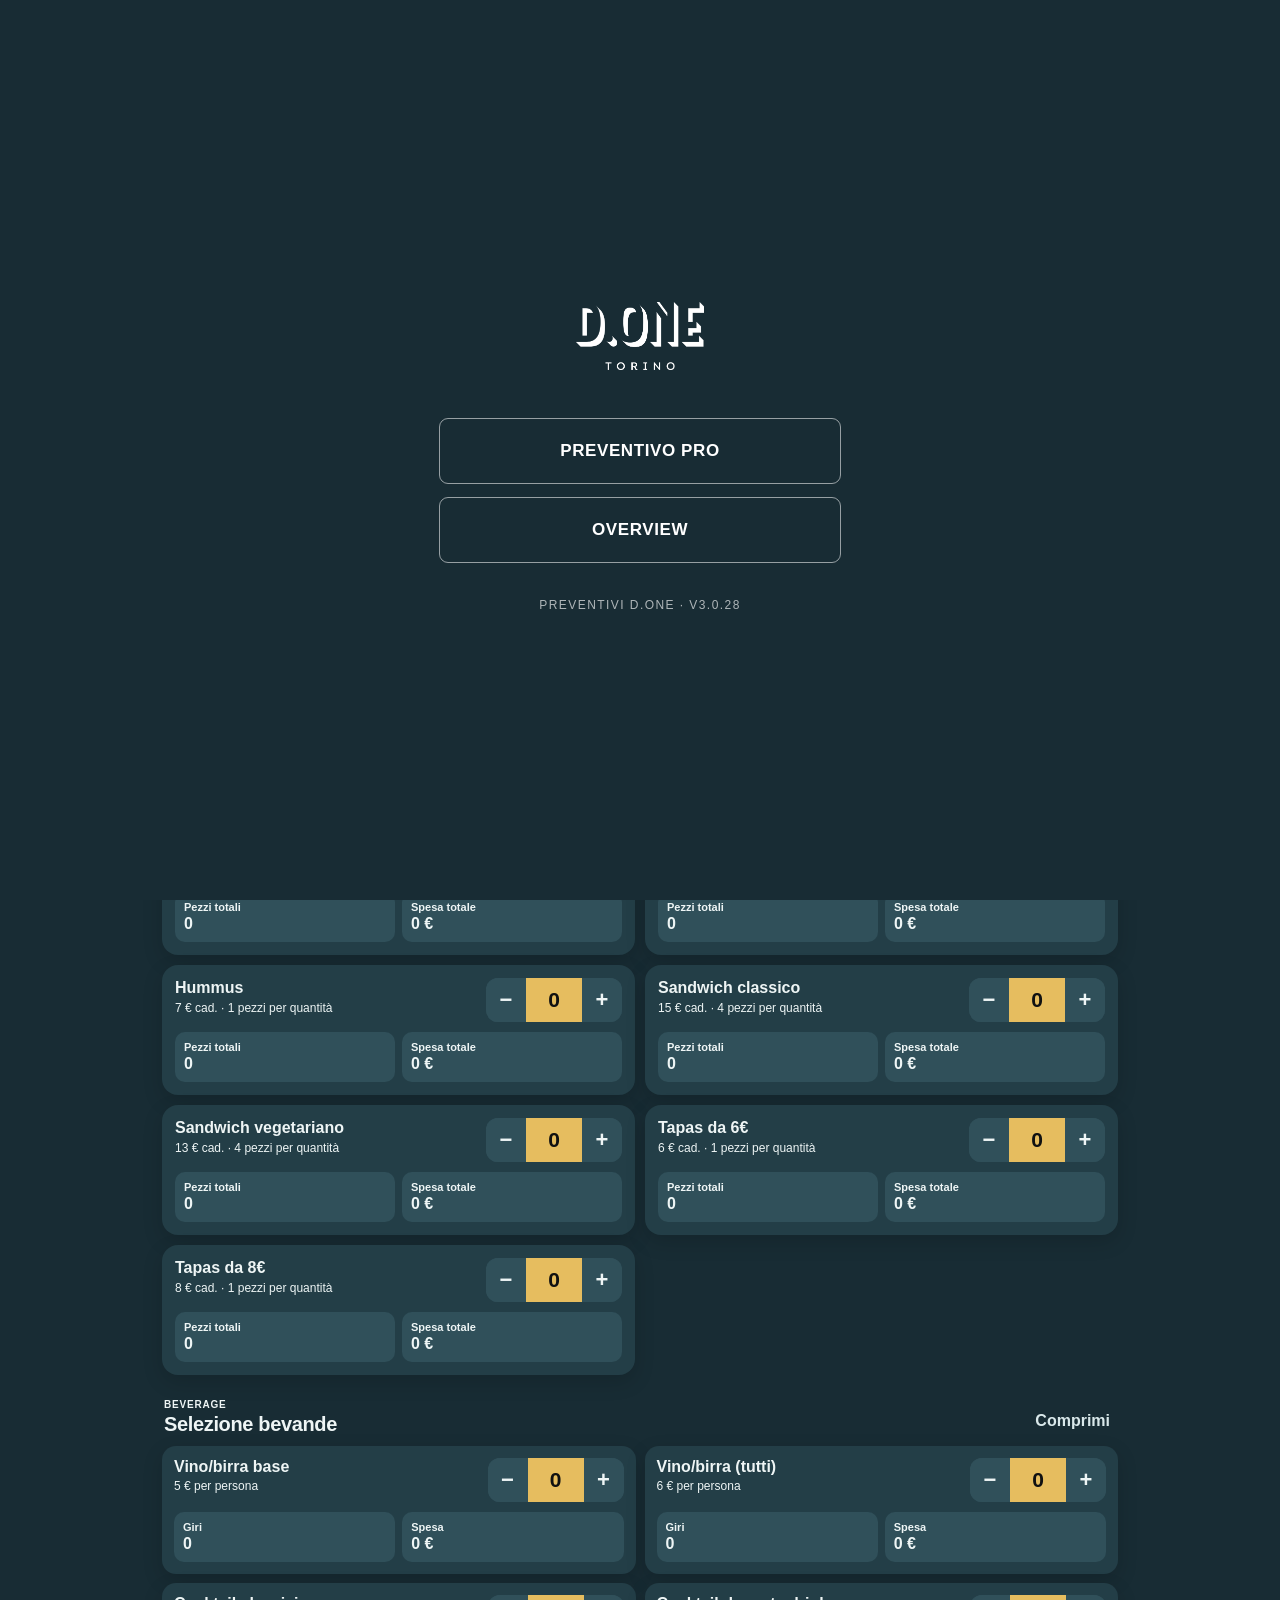
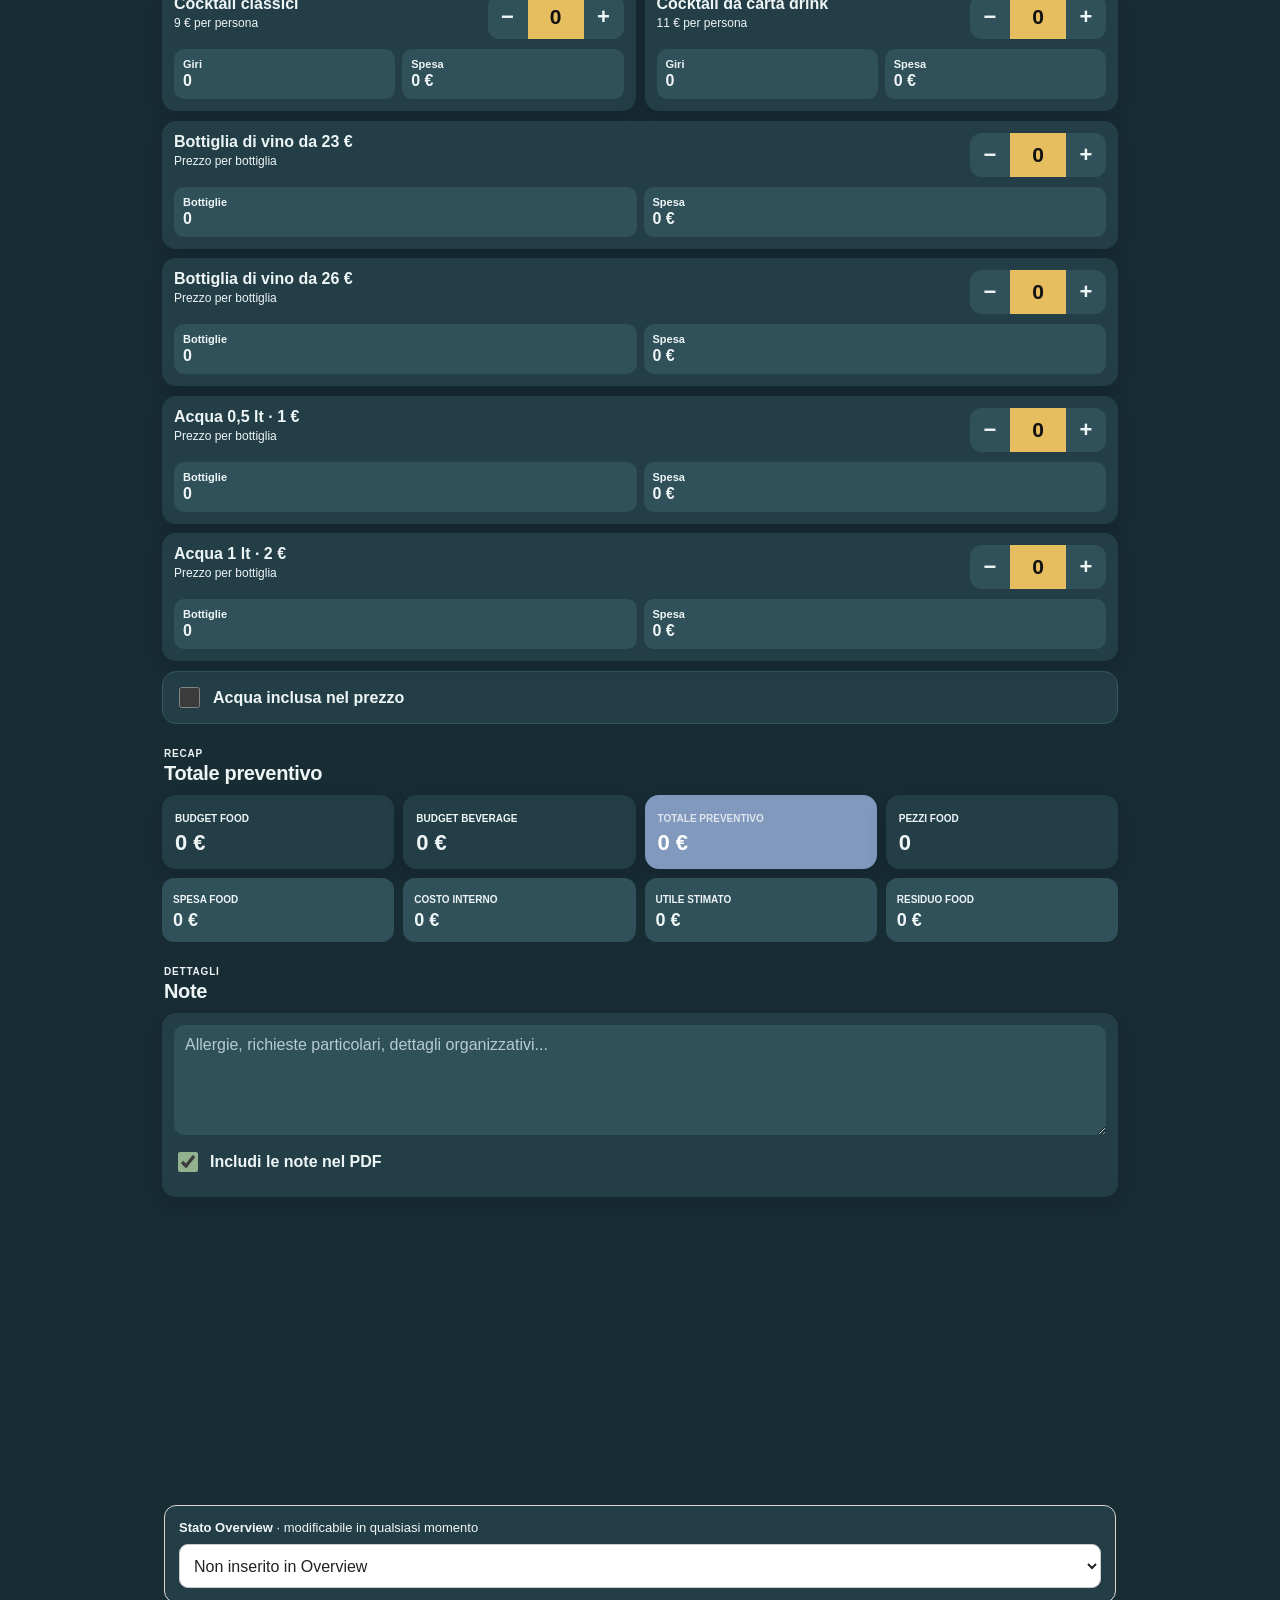
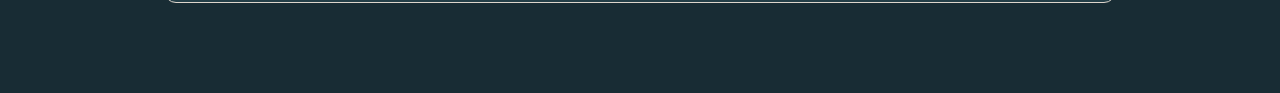
==== commit f789a54f: "Add files via upload" ====
--- a/index.html
+++ b/index.html
@@ -1221,6 +1221,164 @@
 .ov-day .ov-people span{font-size:9px;font-weight:800}
 @media(max-width:430px){.ov-day .ov-people{font-size:12px;padding:3px 4px}.ov-day .ov-people span{font-size:8px}}
 
+
+/* v3.0.29 — header fermo, grafica coerente */
+:root{--fixed-head-px:105px;--fixed-recap-px:92px}
+.app-shell{padding-top:calc(var(--fixed-head-px) + var(--fixed-recap-px))!important}
+.app-header{position:fixed!important;top:env(safe-area-inset-top)!important;left:0;right:0;width:100%;max-width:980px;margin:0 auto;min-height:0!important;z-index:100!important;backdrop-filter:none!important;-webkit-backdrop-filter:none!important;transform:translateZ(0)}
+.sticky-recap{position:fixed!important;top:calc(env(safe-area-inset-top) + var(--fixed-head-px))!important;left:50%;transform:translateX(-50%);width:100%;max-width:980px;z-index:99!important;min-height:0!important;backdrop-filter:none!important;-webkit-backdrop-filter:none!important}
+.brand-row{align-items:center!important}
+.brand-logo{width:68px!important;height:42px!important;filter:brightness(0) invert(1)!important;object-fit:contain!important}
+.brand-lockup{min-height:42px}
+.top-tabs{margin-top:8px!important}
+.reason-dropdown-panel{background:#233e47!important;border:1px solid rgba(217,232,234,.22)!important;box-shadow:0 12px 24px rgba(0,0,0,.22)!important}
+.reason-dropdown-option,.app-main .reason-dropdown-option{background:#30505a!important;color:#eef5f5!important;-webkit-text-fill-color:#eef5f5!important;border:1px solid rgba(217,232,234,.10)!important}
+.reason-dropdown-option:has(input:checked),.app-main .reason-dropdown-option:has(input:checked){background:#e6bd5f!important;color:#111!important;-webkit-text-fill-color:#111!important}
+.archive-overview-status select,select[data-archive-overview]{border:1px solid transparent!important;outline:none!important;box-shadow:none!important;appearance:none;-webkit-appearance:none;background:#30505a!important;color:#eef5f5!important;border-radius:9px!important}
+.archive-overview-status select:focus-visible,select[data-archive-overview]:focus-visible{outline:2px solid #d9e8ea!important;outline-offset:2px}
+@media print{.app-shell{padding-top:0!important}.app-header,.sticky-recap{display:none!important}}
+
+
+/* v3.0.29 — Overview: visual hierarchy, month metrics, readable daily occupancy */
+#overviewPanel{padding:12px 13px 125px!important}
+.overview-top{margin:3px 0 12px!important}
+.overview-top h2{font-size:27px!important;font-weight:850;letter-spacing:-.045em}
+.overview-monthbar{margin:10px 0 12px!important;padding:10px 12px!important;border:1px solid #52707a;border-radius:16px!important;background:#23424d!important}
+.overview-monthbar strong{font-size:20px!important;text-align:center;flex:1;line-height:1.15}
+.overview-monthbar button{flex:0 0 42px;height:42px!important;width:42px!important;background:#365965!important;color:white!important}
+.ov-toolbar{display:flex;align-items:center;justify-content:space-between;margin:12px 0 8px;gap:8px}
+.ov-toolbar-label{font-size:10px;font-weight:850;letter-spacing:.14em;color:#a9c4cc}
+#overviewToday{border:1px solid #66848c;border-radius:9px;padding:7px 14px;background:#30525e;color:#fff;font-size:12px;font-weight:800;min-height:34px}
+.ov-month-stats{display:grid;grid-template-columns:repeat(4,minmax(0,1fr));gap:7px;margin:0 0 16px}
+.ov-stat{min-width:0;background:#25434e;border:1px solid #41616c;border-radius:12px;padding:10px 8px 11px;display:flex;flex-direction:column;gap:7px}
+.ov-stat span{font-size:9px;line-height:1.25;font-weight:750;letter-spacing:.035em;color:#b9d0d6;min-height:24px}
+.ov-stat strong{font-size:23px;line-height:1;font-weight:850;color:#f5f9fa;font-variant-numeric:tabular-nums}
+.ov-stat strong.ov-green{color:#73d5a2}.ov-stat strong.ov-orange{color:#ffb76b}
+.overview-legend{gap:8px 14px!important;margin:4px 0 13px!important;font-size:11px;color:#d5e5e8}
+.overview-calendar{gap:5px!important}
+.ov-weekday{font-size:11px!important;color:#a9c5ce!important;letter-spacing:.06em;padding:7px 0 10px}
+.ov-day{min-height:78px!important;padding:7px 5px!important;border-radius:11px!important;border:1px solid #395864!important;background:#203a44!important;box-shadow:none!important;position:relative;transition:background .12s,border-color .12s}
+.ov-day.has-events{background:#315460!important;border:1px solid #779da7!important;box-shadow:inset 0 0 0 1px #557c88!important}
+.ov-day.selected{outline:2px solid #d6e8ec!important;outline-offset:1px;background:#3a6370!important}
+.ov-day.today .ov-number{background:#d9e8ea!important;color:#16343d!important;border-radius:7px!important;padding:3px 6px!important}
+.ov-day .ov-number{font-size:14px!important;color:#e7f1f3!important}
+.ov-day .ov-people{background:#d9e8ea!important;color:#132e38!important;border-radius:6px!important;padding:4px 5px!important;font-size:13px!important;max-width:100%;overflow:hidden;text-overflow:ellipsis}
+.ov-day .ov-people span{font-size:8px!important}
+.ov-dots{min-height:13px!important;gap:3px!important;align-items:center}
+.ov-dots .ov-dot{width:10px!important;height:10px!important;border:0!important;box-shadow:0 0 0 1px rgba(255,255,255,.22)!important}
+.ov-more{font-size:10px!important;color:#e5f0f2!important;margin-left:auto}
+.overview-day-detail{scroll-margin-top:210px;margin-top:22px!important}
+.ov-day-title{display:flex;align-items:flex-start;justify-content:space-between;gap:10px;padding:0 1px 12px;border-bottom:1px solid #45636d;margin-bottom:14px!important}
+.ov-day-title span{font-size:19px;font-weight:850}.ov-day-title small{font-size:11px;font-weight:650;color:#bdd2d8;text-align:right;line-height:1.5}
+.ov-client{background:#274751!important;border:1px solid #52727c!important;border-radius:14px!important;padding:14px!important;margin-bottom:10px!important;box-shadow:none!important}
+.ov-client-head{font-size:15px;padding-bottom:5px;align-items:center}
+.ov-client-head span:last-child{font-size:11px;font-weight:700;color:#c2d7dc}
+.ov-proposal{border-top:1px solid #47636d!important;padding:12px 0 6px!important}
+.ov-proposal-name{font-size:14px!important}.ov-proposal-meta{font-size:12px!important;line-height:1.5!important;color:#c8dbe0!important}
+.ov-proposal-actions{gap:8px!important}.ov-proposal-actions select{flex:1;min-height:40px;min-width:0!important;background:#355a65!important;color:#f5f9fa!important;border:1px solid #66848d!important;border-radius:9px!important}
+.ov-open{background:#d9e8ea!important;color:#17343d!important;min-height:40px;padding:9px 15px!important}
+.ov-hint{display:flex;flex-direction:column;gap:5px;padding:22px 15px!important;background:#23414b!important;border:1px dashed #567781;color:#c5d9df!important}
+.ov-hint strong{font-size:14px;color:#fff}.ov-hint span{font-size:12px;line-height:1.5}
+@media(max-width:430px){.ov-month-stats{gap:5px}.ov-stat{padding:9px 6px}.ov-stat span{font-size:8px}.ov-stat strong{font-size:21px}.ov-day{min-height:69px!important;padding:5px 3px!important}.ov-day .ov-number{font-size:12px!important}.ov-day .ov-people{font-size:11px!important;padding:3px!important}.ov-day .ov-people span{font-size:7px!important}.ov-dots .ov-dot{width:9px!important;height:9px!important}.overview-day-detail{scroll-margin-top:205px}}
+
+
+/* v3.0.30 — calendario Overview ottimizzato per iPhone */
+@media (max-width: 600px) {
+  #overviewPanel{padding:10px 9px 120px!important;overflow-x:hidden}
+  .overview-top{margin:4px 2px 10px!important}
+  .overview-top h2{font-size:24px!important}
+  .overview-monthbar{gap:5px!important;padding:7px 8px!important;margin:8px 0 10px!important;border-radius:12px!important}
+  .overview-monthbar strong{font-size:17px!important;white-space:nowrap;min-width:0}
+  .overview-monthbar button{flex:0 0 37px!important;width:37px!important;height:39px!important;font-size:23px!important}
+  .ov-toolbar{margin:9px 2px 7px!important}
+  .ov-month-stats{grid-template-columns:repeat(2,minmax(0,1fr))!important;gap:7px!important;margin-bottom:12px!important}
+  .ov-stat{padding:10px 12px!important;gap:3px!important;min-height:67px}
+  .ov-stat span{min-height:0!important;font-size:9px!important;line-height:1.3!important}
+  .ov-stat strong{font-size:24px!important}
+  .overview-legend{gap:7px 10px!important;font-size:10px!important;margin:7px 2px 12px!important}
+  .overview-legend .ov-dot{width:10px!important;height:10px!important}
+  .overview-calendar{grid-template-columns:repeat(7,minmax(0,1fr))!important;gap:3px!important;width:100%;min-width:0}
+  .ov-weekday{padding:5px 0 7px!important;font-size:10px!important}
+  .ov-day{box-sizing:border-box;min-width:0!important;width:100%;min-height:66px!important;padding:5px 2px!important;border-radius:8px!important;gap:2px!important;align-items:center!important;justify-content:space-between!important;overflow:hidden}
+  .ov-day .ov-number{font-size:12px!important;line-height:1.2!important;align-self:flex-start;margin-left:3px}
+  .ov-day.today .ov-number{padding:2px 5px!important}
+  .ov-day .ov-people{display:flex!important;align-items:baseline;justify-content:center;gap:2px;max-width:100%;width:100%;box-sizing:border-box;padding:3px 1px!important;border-radius:5px!important;font-size:12px!important;font-variant-numeric:tabular-nums;white-space:nowrap;line-height:1.1}
+  .ov-day .ov-people span{font-size:7px!important;letter-spacing:-.02em}
+  .ov-dots{justify-content:center!important;min-height:10px!important;gap:3px!important;width:100%;flex-wrap:nowrap!important}
+  .ov-dots .ov-dot{width:8px!important;height:8px!important;flex:0 0 8px!important}
+  .ov-more{font-size:8px!important;margin:0!important}
+  .ov-day.selected{outline-width:2px!important;outline-offset:0!important}
+  .overview-day-detail{margin-top:16px!important;scroll-margin-top:175px!important}
+  .ov-client{padding:11px!important}
+  .ov-proposal-actions{align-items:stretch!important}
+  .ov-proposal-actions select{min-width:0!important;max-width:100%!important}
+}
+@media (max-width: 360px) {
+  .overview-calendar{gap:2px!important}
+  .ov-day{min-height:61px!important;padding:4px 1px!important}
+  .ov-day .ov-people{font-size:11px!important}
+  .ov-day .ov-people span{font-size:6px!important}
+  .ov-dots .ov-dot{width:7px!important;height:7px!important;flex-basis:7px!important}
+}
+
+/* v3.0.31 — stato Pienissimo e scambio MIA */
+.ov-dot.registered{background:#59b9e8}
+.overview-recall-actions button[data-overview-status="registered"]{background:#d7f1ff;color:#12618a}
+.mia-export-area{display:flex;flex-direction:column;gap:8px;margin:12px 0 22px}
+.mia-export-area button{border:1px solid #75bfdc;border-radius:12px;padding:13px;background:#27617a;color:#fff;font-weight:700;font-size:14px}
+.mia-export-area small{color:#b5c7cc;line-height:1.45}
+
+/* v3.0.34 — stati a colore pieno, contrasto alto */
+#overviewPromptModal .recall-sheet,
+#recallModal .recall-sheet{background:#233e47!important;color:#eef5f5!important;color-scheme:dark}
+#overviewPromptModal .recall-sheet h2,
+#recallModal .recall-sheet h2,
+#recallModal .overview-recall-actions strong{color:#ffffff!important;-webkit-text-fill-color:#ffffff!important}
+#overviewPromptModal .recall-sheet p,
+#recallModal .recall-sheet p,
+#recallModal .overview-recall-actions p{color:#c8dce1!important;-webkit-text-fill-color:#c8dce1!important}
+#overviewPromptModal [data-overview-prompt],
+#recallModal [data-overview-status]{background:#315460!important;color:#ffffff!important;-webkit-text-fill-color:#ffffff!important;border:1px solid #507681!important;box-shadow:none!important}
+#overviewPromptModal [data-overview-prompt="pending"],#recallModal [data-overview-status="pending"]{background:#ed8529!important;color:#172c35!important;-webkit-text-fill-color:#172c35!important;border-color:transparent!important}
+#overviewPromptModal [data-overview-prompt="approved"],#recallModal [data-overview-status="approved"]{background:#269d65!important;color:#ffffff!important;-webkit-text-fill-color:#ffffff!important;border-color:transparent!important}
+#overviewPromptModal [data-overview-prompt="registered"],#recallModal [data-overview-status="registered"]{background:#168fc5!important;color:#ffffff!important;-webkit-text-fill-color:#ffffff!important;border-color:transparent!important}
+#overviewPromptModal [data-overview-prompt="tentative"],#recallModal [data-overview-status="tentative"]{background:#77838d!important;color:#ffffff!important;-webkit-text-fill-color:#ffffff!important;border-color:transparent!important}
+#overviewPromptModal .recall-close,#recallModal .recall-close{background:#42636d!important;color:#fff!important;-webkit-text-fill-color:#fff!important}
+
+
+/* v3.0.34 — selezione stati: interfaccia petrolio con indicatori cromatici */
+#overviewPromptModal .overview-recall-actions,
+#recallModal .overview-recall-actions{gap:9px!important}
+#overviewPromptModal .overview-recall-actions button[data-overview-prompt],
+#recallModal .overview-recall-actions button[data-overview-status]{
+  display:flex!important;align-items:center!important;gap:13px!important;
+  width:100%!important;min-height:53px!important;padding:13px 15px!important;
+  background:#294b56!important;color:#f4f9fa!important;
+  -webkit-text-fill-color:#f4f9fa!important;
+  border:1px solid #436570!important;border-radius:11px!important;
+  font-size:14px!important;font-weight:650!important;line-height:1.3!important;
+  text-align:left!important;box-shadow:none!important;
+  transition:background .15s ease,border-color .15s ease!important;
+}
+#overviewPromptModal .overview-recall-actions button[data-overview-prompt]::before,
+#recallModal .overview-recall-actions button[data-overview-status]::before{
+  content:""!important;display:block!important;width:12px!important;height:12px!important;
+  min-width:12px!important;border-radius:50%!important;
+  background:var(--state-dot)!important;box-shadow:0 0 0 3px color-mix(in srgb,var(--state-dot) 17%,transparent)!important;
+}
+#overviewPromptModal [data-overview-prompt="pending"],#recallModal [data-overview-status="pending"]{--state-dot:#f59a35}
+#overviewPromptModal [data-overview-prompt="approved"],#recallModal [data-overview-status="approved"]{--state-dot:#30b879}
+#overviewPromptModal [data-overview-prompt="registered"],#recallModal [data-overview-status="registered"]{--state-dot:#42bbed}
+#overviewPromptModal [data-overview-prompt="tentative"],#recallModal [data-overview-status="tentative"]{--state-dot:#aeb9c2}
+#overviewPromptModal .overview-recall-actions button[data-overview-prompt]:active,
+#recallModal .overview-recall-actions button[data-overview-status]:active{
+  background:#37616e!important;border-color:#82acb8!important;
+}
+#overviewPromptModal .overview-recall-actions button[data-overview-prompt]:focus-visible,
+#recallModal .overview-recall-actions button[data-overview-status]:focus-visible{
+  outline:2px solid #8acbdc!important;outline-offset:2px!important;
+}
+
 </style>
   <title>Preventivi D.ONE</title>
 </head>
@@ -1239,7 +1397,7 @@
       <strong>Overview</strong>
       <span>Calendario mensile, richieste e conferme degli eventi.</span>
     </button>
-    <p class="mode-version">PREVENTIVI D.ONE · V3.0.23</p>
+    <p class="mode-version">PREVENTIVI D.ONE · V3.0.28</p>
   </div>
 </div>
 
@@ -1251,12 +1409,8 @@
     <div class="brand-row">
       <div class="brand-lockup">
         <img src="[data-uri]" alt="D.ONE Torino" class="brand-logo">
-        <div>
-          <h1>Preventivi D.ONE</h1>
-          <p>Food & beverage planner · v3.0.26 COLORI FIX</p>
-        </div>
       </div>
-      <div class="header-tools"><span id="saveState" class="save-state visually-hidden">Salvato</span><button id="modeSwitchBtn" class="mode-switch-btn" type="button">Modalità</button>
+      <div class="header-tools"><span id="saveState" class="save-state visually-hidden">Salvato</span>
 <button id="settingsBtn" class="settings-btn" type="button" aria-label="Apri impostazioni">⚙︎</button></div>
     </div>
 
@@ -1429,9 +1583,12 @@
     <section id="overviewPanel" class="panel">
       <div class="overview-top"><button type="button" id="overviewBackBtn" class="overview-back">← Torna al preventivo</button><h2>Overview</h2></div>
       <div class="overview-monthbar"><button type="button" id="overviewPrev" aria-label="Mese precedente">‹</button><strong id="overviewMonthTitle"></strong><button type="button" id="overviewNext" aria-label="Mese successivo">›</button></div>
-      <div class="overview-legend"><span><i class="ov-dot pending"></i>Da approvare</span><span><i class="ov-dot approved"></i>Approvato</span><span><i class="ov-dot tentative"></i>Data non confermata</span></div>
+      <div class="ov-toolbar"><span class="ov-toolbar-label">PANORAMICA DEL MESE</span><button type="button" id="overviewToday">Oggi</button></div>
+      <div class="ov-month-stats" id="overviewMonthStats" aria-label="Riepilogo mensile"></div>
+      <div class="overview-legend"><span><i class="ov-dot pending"></i>Da approvare</span><span><i class="ov-dot approved"></i>Approvato</span><span><i class="ov-dot registered"></i>In Pienissimo</span><span><i class="ov-dot tentative"></i>Data non confermata</span></div>
       <div class="overview-calendar" id="overviewCalendar"></div>
       <div class="overview-day-detail" id="overviewDayDetail"></div>
+      <div class="mia-export-area"><button type="button" id="exportMiaDayBtn">Esporta feste del giorno per MIA (.json)</button><small>Esporta le proposte approvate o inserite in Pienissimo, con tutti i dettagli del preventivo. L’importazione automatica richiede l’aggiornamento di MIA.</small></div>
       <section class="legacy-overview-section" id="legacyOverviewSection">
         <div class="legacy-overview-heading"><div><span class="legacy-eyebrow">ARCHIVIO ESISTENTE</span><h3>Preventivi futuri da classificare</h3><p>Assegna uno stato ai preventivi importati dai backup o salvati prima dell’Overview. Nessuna modifica ai dati del preventivo.</p></div><span id="legacyOverviewCount" class="legacy-overview-count">0</span></div>
         <div class="legacy-overview-tools"><input id="legacyOverviewSearch" type="search" placeholder="Cerca cliente o data…" aria-label="Cerca preventivi futuri"><button id="legacyOverviewRefresh" type="button">Aggiorna</button></div>
@@ -1494,7 +1651,7 @@
     </button>
     <div class="settings-version">
       <span>Versione dell’app</span>
-      <strong>3.0.22</strong>
+      <strong>3.0.32 — CONTRASTO STATI</strong>
     </div>
     <input id="importArchiveInput" type="file" accept=".json,application/json">
     <input id="mergeArchiveInput" type="file" accept=".json,application/json" class="visually-hidden">
@@ -1521,9 +1678,10 @@
       <button type="button" id="saveCustomRecallBtn">Salva recall</button>
     </div>
     <div class="overview-recall-actions"><strong>Aggiungi a Overview</strong><p>Assegna uno stato al preventivo e visualizzalo nel calendario.</p>
-      <button type="button" data-overview-status="pending">● Preventivo da approvare</button>
-      <button type="button" data-overview-status="approved">● Preventivo approvato</button>
-      <button type="button" data-overview-status="tentative">● Data non confermata</button>
+      <button type="button" data-overview-status="pending">Preventivo da approvare</button>
+      <button type="button" data-overview-status="approved">Preventivo approvato</button>
+      <button type="button" data-overview-status="registered">Inserito in Pienissimo</button>
+      <button type="button" data-overview-status="tentative">Data non confermata</button>
     </div>
     <button type="button" id="closeRecallBtn" class="recall-close">Chiudi</button>
   </div>
@@ -1535,9 +1693,10 @@
     <h2>Aggiungi a Overview</h2>
     <p>Come vuoi classificare questo preventivo? Potrai modificare lo stato anche in seguito.</p>
     <div class="overview-recall-actions" style="border-top:0;margin-top:0;padding-top:0">
-      <button type="button" data-overview-prompt="pending">🟠 Preventivo da approvare</button>
-      <button type="button" data-overview-prompt="approved">🟢 Preventivo approvato</button>
-      <button type="button" data-overview-prompt="tentative">⚪ Data non confermata</button>
+      <button type="button" data-overview-prompt="pending">Preventivo da approvare</button>
+      <button type="button" data-overview-prompt="approved">Preventivo approvato</button>
+      <button type="button" data-overview-prompt="registered">Inserito in Pienissimo</button>
+      <button type="button" data-overview-prompt="tentative">Data non confermata</button>
     </div>
     <button type="button" id="overviewPromptSkip" class="recall-close">Non aggiungere adesso</button>
   </div>
@@ -1596,6 +1755,7 @@
       <option value="">Non inserito in Overview</option>
       <option value="pending">🟠 Preventivo da approvare</option>
       <option value="approved">🟢 Preventivo approvato</option>
+      <option value="registered">🔵 Inserito in Pienissimo</option>
       <option value="tentative">⚪ Data non confermata</option>
     </select>
   </div>
@@ -1678,7 +1838,7 @@
 
   $("proModeBtn").addEventListener("click",()=>setAppMode("pro"));
   $("overviewHomeBtn").addEventListener("click",()=>{setAppMode("pro");openOverview()});
-  $("modeSwitchBtn").addEventListener("click",showModeChooser);
+
 
   // Mostra sempre la scelta a ogni apertura/ricaricamento dell'app.
   showModeChooser();
@@ -2122,7 +2282,7 @@
       <div class="history-actions"><button class="mini-action restore-btn" onclick="restoreHistory('${i.id}')">Ripristina come copia</button></div>
     </article>`).join(""):`<div class="empty-state">Nessuna modifica registrata.</div>`;
 }
-const OVERVIEW_STATES={pending:"Preventivo da approvare",approved:"Preventivo approvato",tentative:"Data non confermata"};
+const OVERVIEW_STATES={pending:"Preventivo da approvare",approved:"Preventivo approvato",registered:"Inserito in Pienissimo",tentative:"Data non confermata"};
 function openOverview(){overviewMonth=new Date(new Date().getFullYear(),new Date().getMonth(),1);overviewSelectedDate=null;switchPanel("overviewPanel");renderOverview()}
 function dateKey(y,m,d){return `${y}-${String(m+1).padStart(2,"0")}-${String(d).padStart(2,"0")}`}
 // Conteggio presenze: una sola volta per cliente nella stessa data, anche con più proposte.
@@ -2142,6 +2302,12 @@
 function renderOverview(){
   const y=overviewMonth.getFullYear(),m=overviewMonth.getMonth(),archive=getArchive();
   $("overviewMonthTitle").textContent=overviewMonth.toLocaleDateString("it-IT",{month:"long",year:"numeric"});
+  const monthQuotes=archive.filter(q=>q.date&&q.date.startsWith(dateKey(y,m,1).slice(0,7))&&OVERVIEW_STATES[q.overviewStatus]);
+  const byDay=new Map();monthQuotes.forEach(q=>{if(!byDay.has(q.date))byDay.set(q.date,[]);byDay.get(q.date).push(q)});
+  const totalMonthPeople=[...byDay.values()].reduce((n,quotes)=>n+overviewPeopleTotal(quotes),0);
+  const approved=monthQuotes.filter(q=>["approved","registered"].includes(q.overviewStatus)).length;
+  const pending=monthQuotes.filter(q=>q.overviewStatus==="pending").length;
+  $("overviewMonthStats").innerHTML=`<div class="ov-stat"><span>GIORNI CON PREVENTIVI</span><strong>${byDay.size}</strong></div><div class="ov-stat"><span>PERSONE PREVISTE</span><strong>${totalMonthPeople}</strong></div><div class="ov-stat"><span>APPROVATI</span><strong class="ov-green">${approved}</strong></div><div class="ov-stat"><span>DA APPROVARE</span><strong class="ov-orange">${pending}</strong></div>`;
   const weekdays=["L","M","M","G","V","S","D"];
   let html=weekdays.map(x=>`<div class="ov-weekday">${x}</div>`).join("");
   const offset=(new Date(y,m,1).getDay()+6)%7;
@@ -2149,18 +2315,31 @@
   const today=new Date(),todayKey=dateKey(today.getFullYear(),today.getMonth(),today.getDate());
   for(let day=1;day<=new Date(y,m+1,0).getDate();day++){
     const key=dateKey(y,m,day),quotes=archive.filter(q=>q.date===key&&OVERVIEW_STATES[q.overviewStatus]);
-    const dots=quotes.slice(0,7).map(q=>`<i class="ov-dot ${q.overviewStatus}"></i>`).join("");
+    const dots=["registered","approved","pending","tentative"].filter(status=>quotes.some(q=>q.overviewStatus===status)).map(status=>`<i class="ov-dot ${status}" title="${OVERVIEW_STATES[status]}"></i>`).join("");
     const people=overviewPeopleTotal(quotes);
-    html+=`<button type="button" class="ov-day ${key===overviewSelectedDate?"selected":""} ${key===todayKey?"today":""} ${quotes.length?"has-events":""}" data-date="${key}"><span class="ov-number">${day}</span>${quotes.length?`<span class="ov-people" aria-label="${people} persone previste">${people} <span>pers.</span></span>`:""}<span class="ov-dots">${dots}${quotes.length>7?`<span class="ov-more">+${quotes.length-7}</span>`:""}</span></button>`;
+    html+=`<button type="button" class="ov-day ${key===overviewSelectedDate?"selected":""} ${key===todayKey?"today":""} ${quotes.length?"has-events":""}" data-date="${key}"><span class="ov-number">${day}</span>${quotes.length?`<span class="ov-people" aria-label="${people} persone previste">${people} <span>pers.</span></span>`:""}<span class="ov-dots">${dots}${quotes.length>1?`<span class="ov-more">${quotes.length}</span>`:""}</span></button>`;
   }
   $("overviewCalendar").innerHTML=html;
-  $("overviewCalendar").querySelectorAll("[data-date]").forEach(btn=>btn.addEventListener("click",()=>{overviewSelectedDate=btn.dataset.date;renderOverview()}));
+  $("overviewCalendar").querySelectorAll("[data-date]").forEach(btn=>btn.addEventListener("click",()=>{overviewSelectedDate=btn.dataset.date;renderOverview();$("overviewDayDetail").scrollIntoView({behavior:"smooth",block:"start"})}));
   renderOverviewDay();
   renderLegacyOverview();
 }
+function exportMiaSelectedDay(){
+  if(!overviewSelectedDate){alert("Seleziona prima una data nel calendario.");return}
+  const quotes=getArchive().filter(q=>q.date===overviewSelectedDate&&["approved","registered"].includes(q.overviewStatus));
+  if(!quotes.length){alert("Nessun preventivo approvato o inserito in Pienissimo per questa data.");return}
+  const payload={format:"d-one-mia-feste",schemaVersion:1,source:"Preventivi D.ONE",exportedAt:new Date().toISOString(),date:overviewSelectedDate,events:quotes.map(q=>({
+    sourceId:String(q.id||""),date:q.date,time:q.time||"",client:q.client||"",phone:q.phone||"",email:q.email||"",people:Number(q.people)||0,proposal:q.proposal||"",status:q.overviewStatus,
+    reasons:q.reasons||[],otherReason:q.otherReason||"",placePreference:q.placePreference||"",notes:q.notes||"",publishNotes:!!q.publishNotes,
+    products:q.products||[],beverages:q.beverages||[],wineBottles:q.wineBottles||[],waters:q.waters||[],waterIncluded:!!q.waterIncluded,
+    foodBudget:q.foodBudget||0,beverageBudget:q.beverageBudget||0,grandBudget:q.grandBudget||0,perPerson:q.perPerson||0,
+    sourceQuote:q
+  }))};
+  downloadJson(`MIA-feste-${overviewSelectedDate}.json`,payload);
+}
 function renderOverviewDay(){
   const el=$("overviewDayDetail");
-  if(!overviewSelectedDate){el.innerHTML='<div class="ov-empty">Seleziona un giorno per vedere i preventivi.</div>';return}
+  if(!overviewSelectedDate){el.innerHTML='<div class="ov-empty ov-hint"><strong>Seleziona una data</strong><span>Tocca un giorno evidenziato per vedere clienti, orari, proposte e stati.</span></div>';return}
   const quotes=getArchive().filter(q=>q.date===overviewSelectedDate&&OVERVIEW_STATES[q.overviewStatus]);
   const groups=new Map();
   quotes.forEach(q=>{
@@ -2171,7 +2350,7 @@
     groups.get(key).push(q);
   });
   const totalPeople=overviewPeopleTotal(quotes);
-  let html=`<div class="ov-day-title">${fmtDate(overviewSelectedDate)} · ${quotes.length} ${quotes.length===1?"preventivo":"preventivi"}${quotes.length?` · ${totalPeople} persone previste`:""}</div>`;
+  let html=`<div class="ov-day-title"><span>${fmtDate(overviewSelectedDate)}</span><small>${quotes.length} ${quotes.length===1?"preventivo":"preventivi"} · ${totalPeople} persone previste</small></div>`;
   if(!quotes.length)html+='<div class="ov-empty">Nessun preventivo associato a questa data.</div>';
   for(const group of groups.values()){
     group.sort((a,b)=>(a.time||"").localeCompare(b.time||"")||(a.proposal||"").localeCompare(b.proposal||""));
@@ -2799,9 +2978,11 @@
 $("overviewCurrentSelect").addEventListener("change",e=>changeCurrentOverviewStatus(e.target.value));
 document.querySelectorAll("[data-overview-prompt]").forEach(btn=>btn.addEventListener("click",()=>finishOverviewPrompt(btn.dataset.overviewPrompt)));
 $("overviewPromptSkip").addEventListener("click",()=>finishOverviewPrompt(null));
+$("exportMiaDayBtn").addEventListener("click",exportMiaSelectedDay);
 document.querySelectorAll("[data-overview-status]").forEach(btn=>btn.addEventListener("click",()=>addCurrentToOverview(btn.dataset.overviewStatus)));
 $("overviewPrev").addEventListener("click",()=>{overviewMonth=new Date(overviewMonth.getFullYear(),overviewMonth.getMonth()-1,1);overviewSelectedDate=null;renderOverview()});
 $("overviewNext").addEventListener("click",()=>{overviewMonth=new Date(overviewMonth.getFullYear(),overviewMonth.getMonth()+1,1);overviewSelectedDate=null;renderOverview()});
+$("overviewToday").addEventListener("click",()=>{const today=new Date();overviewMonth=new Date(today.getFullYear(),today.getMonth(),1);overviewSelectedDate=dateKey(today.getFullYear(),today.getMonth(),today.getDate());renderOverview();});
 $("overviewBackBtn").addEventListener("click",()=>{switchPanel("quotePanel");showModeChooser()});
 $("closeStartupRecallBtn").addEventListener("click",()=>$("startupRecallModal").classList.add("hidden"));
 
@@ -2845,6 +3026,18 @@
 
 if("serviceWorker" in navigator){window.addEventListener("load",()=>navigator.serviceWorker.register("./sw.js").catch(()=>{}))}
 
+
+(function initFixedTopBars(){
+ const header=document.querySelector('.app-header'),recap=document.querySelector('.sticky-recap');
+ if(!header||!recap)return;
+ const update=()=>{
+   document.documentElement.style.setProperty('--fixed-head-px',Math.ceil(header.getBoundingClientRect().height)+'px');
+   document.documentElement.style.setProperty('--fixed-recap-px',Math.ceil(recap.getBoundingClientRect().height)+'px');
+ };
+ if(window.ResizeObserver){const obs=new ResizeObserver(update);obs.observe(header);obs.observe(recap)}
+ window.addEventListener('resize',update,{passive:true});
+ requestAnimationFrame(update);
+})();
 </script>
 </body>
 </html>
